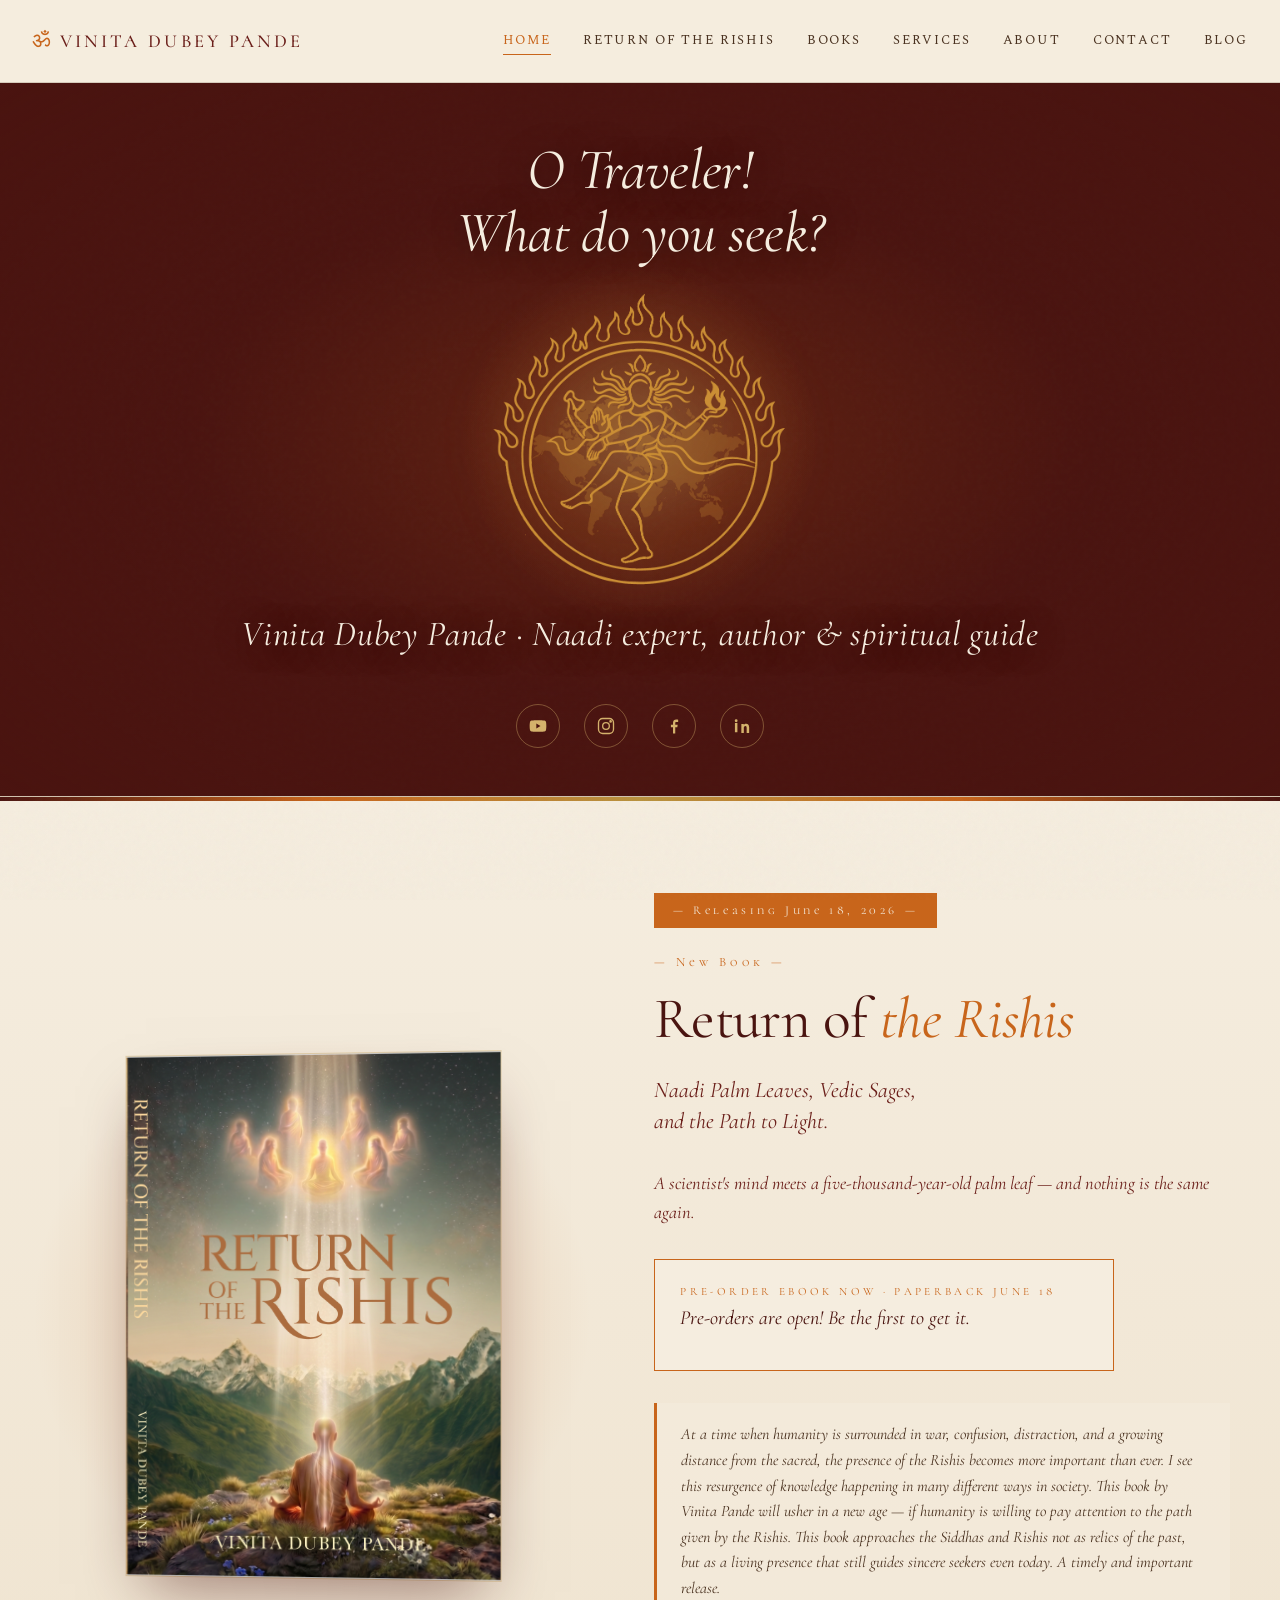
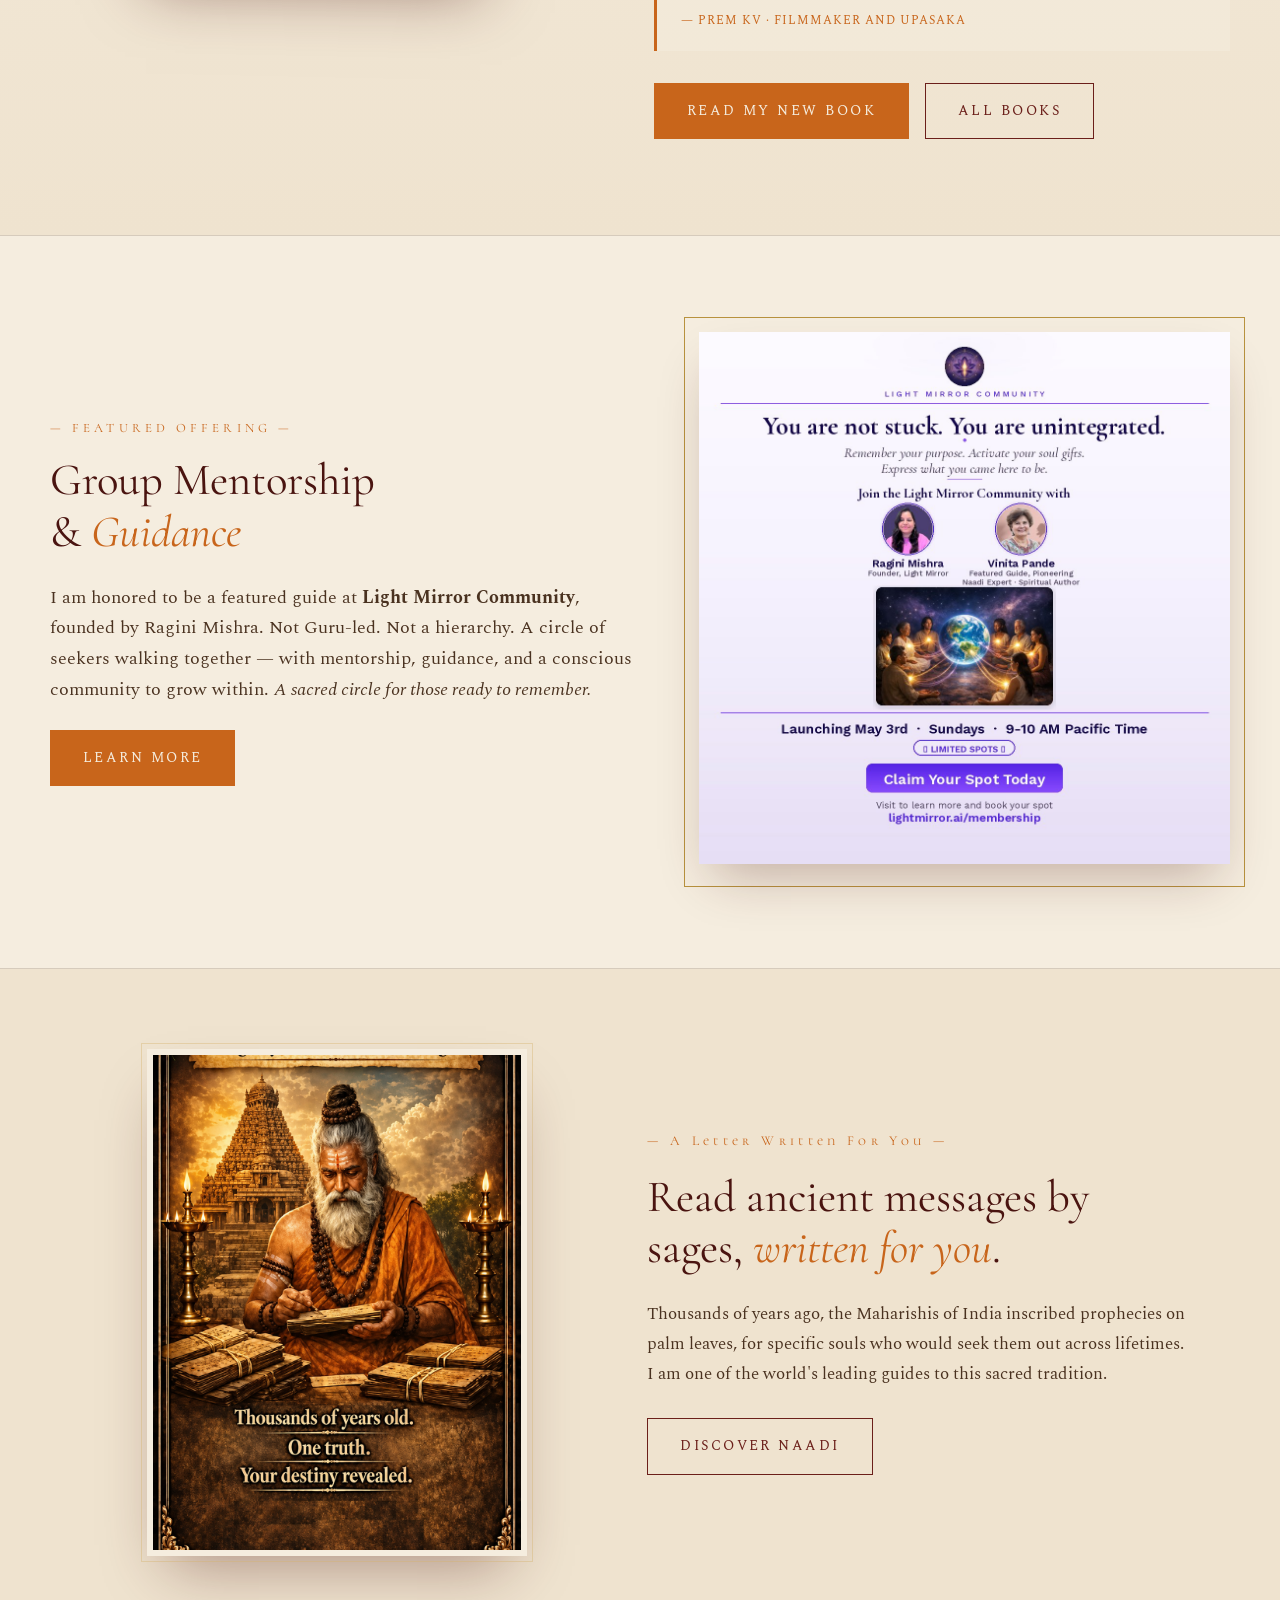
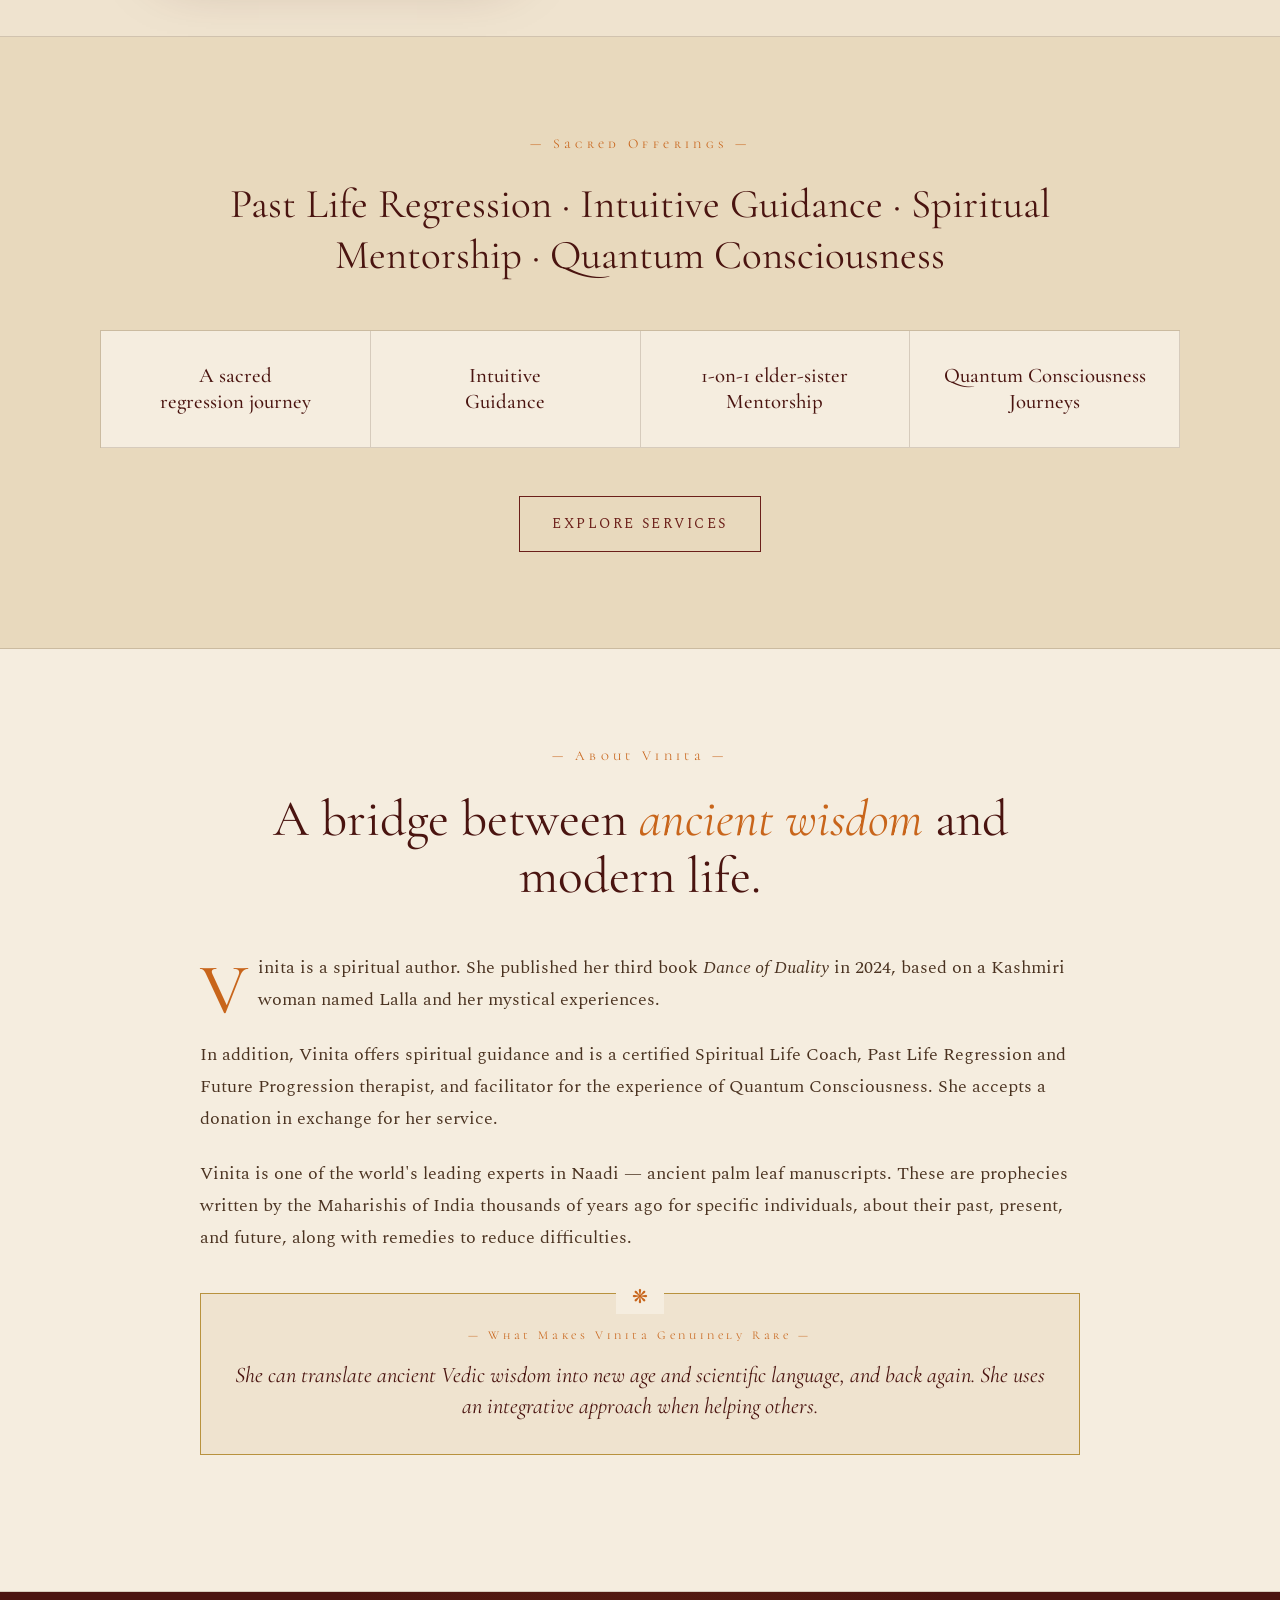
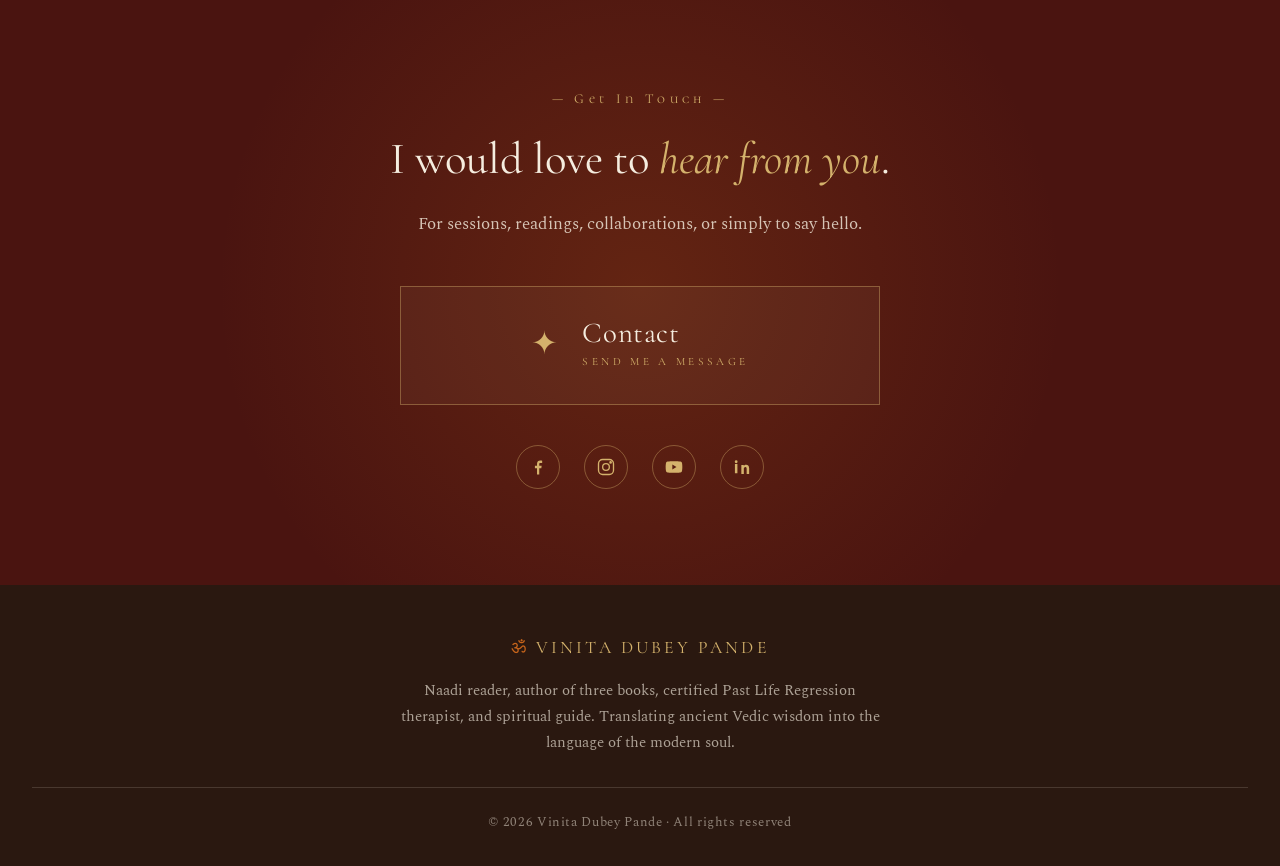
==== index.html @ 2bad3365 "Update index.html" ====
<!DOCTYPE html>
<html lang="en">
<head>
<meta charset="UTF-8">
<meta name="viewport" content="width=device-width, initial-scale=1.0">
<title>Vinita Dubey Pande — Naadi Expert, Author, Spiritual Guide</title>
<meta name="description" content="Vinita Pande is one of the world's leading experts in Naadi (ancient palm leaf manuscripts). Author of three books, certified Past Life Regression therapist, and spiritual guide.">
<meta property="og:type" content="website">
<meta property="og:title" content="Vinita Dubey Pande — Naadi Expert, Author, Spiritual Guide">
<meta property="og:description" content="One of the world's leading Naadi experts. Author, Past Life Regression therapist, and spiritual guide. Heal · Transform · Serve.">
<meta property="og:image" content="https://vinitapande.com/images/vinita-profile.png">
<meta property="og:url" content="https://vinitapande.com/">
<meta name="twitter:card" content="summary_large_image">
<link rel="preconnect" href="https://fonts.googleapis.com">
<link rel="preconnect" href="https://fonts.gstatic.com" crossorigin>
<link href="https://fonts.googleapis.com/css2?family=Cormorant+Garamond:ital,wght@0,300;0,400;0,500;0,600;0,700;1,300;1,400;1,500&family=Spectral:ital,wght@0,300;0,400;0,500;0,600;1,300;1,400&family=Cormorant+Unicase:wght@400;500;600&display=swap" rel="stylesheet">
<link rel="stylesheet" href="styles.css">
<style>
  /* Scoped — these classes don't collide with anything in styles.css */

  .preorder-notify {
    background: var(--cream);
    border: 1px solid var(--saffron);
    padding: 1.4rem 1.6rem 1.5rem;
    max-width: 460px;
    position: relative;
    margin: 0 0 2rem;
  }

  .preorder-notify-label {
    font-family: 'Cormorant Unicase', serif;
    font-size: 0.7rem;
    letter-spacing: 0.3em;
    color: var(--saffron);
    text-transform: uppercase;
    margin-bottom: 0.3rem;
  }

  .preorder-notify-date {
    font-family: 'Cormorant Garamond', serif;
    font-size: 1.25rem;
    font-style: italic;
    color: var(--burgundy-deep);
    margin-bottom: 1rem;
    line-height: 1.2;
  }

  .preorder-notify-date strong {
    font-style: normal;
    font-weight: 500;
  }

  .preorder-form {
    display: flex;
    gap: 0.5rem;
    flex-wrap: wrap;
  }

  .preorder-form input[type="email"] {
    flex: 1 1 220px;
    min-width: 0;
    padding: 0.85rem 1rem;
    font-family: 'Spectral', serif;
    font-size: 0.95rem;
    color: var(--ink);
    background: rgba(255, 255, 255, 0.6);
    border: 1px solid var(--line);
    border-radius: 0;
    outline: none;
    transition: border-color 0.25s ease, background 0.25s ease;
  }

  .preorder-form input[type="email"]::placeholder {
    color: var(--ink-soft);
    opacity: 0.55;
    font-style: italic;
  }

  .preorder-form input[type="email"]:focus {
    border-color: var(--saffron);
    background: #fff;
  }

  .preorder-form button {
    padding: 0.85rem 1.4rem;
    font-family: 'Spectral', serif;
    font-size: 0.78rem;
    letter-spacing: 0.18em;
    text-transform: uppercase;
    color: var(--cream);
    background: var(--saffron);
    border: 1px solid var(--saffron);
    cursor: pointer;
    transition: background 0.25s ease, border-color 0.25s ease;
    white-space: nowrap;
  }

  .preorder-form button:hover {
    background: var(--saffron-deep);
    border-color: var(--saffron-deep);
  }

  .preorder-form button:disabled {
    opacity: 0.6;
    cursor: wait;
  }

  .preorder-fineprint {
    font-family: 'Cormorant Garamond', serif;
    font-style: italic;
    font-size: 0.88rem;
    color: var(--ink-soft);
    margin-top: 0.8rem;
    opacity: 0.8;
  }

  /* Success + error states (swap-in) */
  .preorder-success,
  .preorder-error {
    display: none;
    font-family: 'Cormorant Garamond', serif;
    font-size: 1.05rem;
    line-height: 1.5;
    padding: 0.4rem 0 0.2rem;
  }
  .preorder-success {
    color: var(--burgundy-deep);
  }
  .preorder-success::before {
    content: '✦';
    color: var(--saffron);
    margin-right: 0.5rem;
  }
  .preorder-error {
    color: #8a2a1a;
    font-style: italic;
  }

  .preorder-notify.is-success .preorder-form,
  .preorder-notify.is-success .preorder-fineprint { display: none; }
  .preorder-notify.is-success .preorder-success    { display: block; }

  .preorder-notify.is-error .preorder-error        { display: block; }

  @media (max-width: 480px) {
    .preorder-form button { flex: 1 1 100%; }
  }
</style>
<link rel="alternate">
<link rel="icon" type="image/svg+xml" href="images/favicon.svg">
<script type="application/ld+json">
{
  "@context": "https://schema.org",
  "@type": "Person",
  "name": "Vinita Dubey Pande",
  "alternateName": "Vinita Pande",
  "url": "https://vinitapande.com",
  "image": "https://vinitapande.com/images/vinita-profile.png",
  "jobTitle": "Author, Naadi Reader, Spiritual Guide",
  "sameAs": [
    "https://www.youtube.com/@VinitaDubeyPande",
    "https://www.instagram.com/vinitapande/",
    "https://www.linkedin.com/in/vinitapande/",
    "https://www.facebook.com/profile.php?id=61558713665048"
  ]
}
</script>
</head>
<body>

<nav>
  <div class="nav-inner">
    <a href="index.html" class="logo"><span class="om">ॐ</span>VINITA DUBEY PANDE</a>
    <ul class="nav-links" id="navLinks">
      <li><a href="index.html" class="active">Home</a></li>
      <li><a href="return-of-the-rishis.html">Return of the Rishis</a></li>
      <li><a href="books.html">Books</a></li>
      <li><a href="services.html">Services</a></li>
      <li><a href="about.html">About</a></li>
      <li><a href="contact.html">Contact</a></li>
      <li><a href="https://vinitapande.blogspot.com/" target="_blank" rel="noopener" rel="me">Blog</a></li>
    </ul>
    <button class="mobile-toggle" onclick="document.getElementById('navLinks').classList.toggle('open')">☰</button>
  </div>
</nav>

<!-- HERO -->
<main id="content">
<header class="hero">
  <div class="hero-inner">
    <!-- <div class="hero-eyebrow">— ॐ Welcome ॐ —</div> -->
    <h1 class="hero-question">O Traveler!<br>What do you seek?</h1>

    <div class="hero-medallion">
      <img src="images/nataraja-clean.png" alt="Nataraja — The Cosmic Dancer">
    </div>

    <!-- HERO <div class="hero-divider"></div> -->

    <!-- <div class="hero-pillars">Heal <span>|</span> Transform <span>|</span> Serve</div> -->
    <div class="hero-evolving">Vinita Dubey Pande · Naadi expert, author & spiritual guide</div>
    <div class="social-row">
      <a href="https://www.youtube.com/@VinitaDubeyPande" target="_blank" rel="noopener" class="social-link" title="YouTube" aria-label="YouTube">
        <svg viewBox="0 0 24 24" fill="currentColor"><path d="M21.6 7.2c-.2-.9-.9-1.6-1.8-1.8C18.2 5 12 5 12 5s-6.2 0-7.8.4c-.9.2-1.6.9-1.8 1.8C2 8.8 2 12 2 12s0 3.2.4 4.8c.2.9.9 1.6 1.8 1.8 1.6.4 7.8.4 7.8.4s6.2 0 7.8-.4c.9-.2 1.6-.9 1.8-1.8.4-1.6.4-4.8.4-4.8s0-3.2-.4-4.8zM10 15V9l5 3-5 3z"/></svg>
      </a>
      <a href="https://www.instagram.com/vinitapande/" target="_blank" rel="noopener" class="social-link" title="Instagram" aria-label="Instagram">
        <svg viewBox="0 0 24 24" fill="none" stroke="currentColor" stroke-width="1.6"><rect x="3" y="3" width="18" height="18" rx="5"/><circle cx="12" cy="12" r="4"/><circle cx="17.5" cy="6.5" r="0.8" fill="currentColor"/></svg>
      </a>
      <a href="https://www.facebook.com/profile.php?id=61558713665048" target="_blank" rel="noopener" class="social-link" title="Facebook" aria-label="Facebook">
        <svg viewBox="0 0 24 24" fill="currentColor"><path d="M13.5 21v-7.5h2.5l.4-3h-2.9V8.6c0-.9.2-1.5 1.5-1.5H17V4.4c-.3 0-1.2-.1-2.3-.1-2.3 0-3.9 1.4-3.9 4v2.2H8.3v3h2.5V21h2.7z"/></svg>
      </a>
      <a href="https://www.linkedin.com/in/vinitapande/" target="_blank" rel="noopener" class="social-link" title="LinkedIn" aria-label="LinkedIn">
        <svg viewBox="0 0 24 24" fill="currentColor"><path d="M6.5 8.5h-3v11h3v-11zM5 4a1.7 1.7 0 100 3.4A1.7 1.7 0 005 4zm15.5 9.2c0-2.7-1.7-3.9-3.4-3.9-1.5 0-2.4.6-2.9 1.4v-1.2h-3v11h3v-5.8c0-1.5.4-2.7 1.9-2.7s1.5 1.4 1.5 2.6v5.9h3v-7.3z"/></svg>
      </a>
    </div>
  </div>
</header>

<!-- MODULE 1 — RETURN OF THE RISHIS -->
<section class="rishis-launch">
  <div class="rishis-inner">
    <div class="rishis-book">
      <img src="images/return-of-the-rishis.png" alt="Return of the Rishis — Book by Vinita Dubey Pande">
    </div>
    <div class="rishis-content">
      <div class="rishis-launch-tag">— Releasing June 18, 2026 —</div>
      <div class="rishis-eyebrow">— New Book —</div>
      <h2 class="rishis-title">Return of <em>the Rishis</em></h2>
      <p class="rishis-subtitle">Naadi Palm Leaves, Vedic Sages,<br>and the Path to Light.</p>
      <p class="rishis-description"><em>A scientist's mind meets a five-thousand-year-old palm leaf — and nothing is the same again.</em></p>

      <div class="preorder-notify" id="preorderNotify">
  <div class="preorder-notify-label"> Pre-order eBook Now · Paperback June 18 </div>
  <div class="preorder-notify-date">
    <em>Pre-orders are open! Be the first to get it.</em>
  </div>

<!-- Remove pre-order form
  <form class="preorder-form"
        action="https://formspree.io/f/xqenjkyd"
        method="POST"
        novalidate>
    <input type="email"
           name="email"
           placeholder="your@email.com"
           required
           autocomplete="email"
           aria-label="Email address">

    <input type="text" name="_gotcha" tabindex="-1" autocomplete="off"
           style="position:absolute;left:-9999px;width:1px;height:1px;opacity:0;">

    <input type="hidden" name="source" value="return-of-the-rishis">
    <input type="hidden" name="_subject" value="Pre-order notify — Return of the Rishis">

    <button type="submit">Notify me</button>
  </form>

  <div class="preorder-fineprint">
    No newsletter, no spam. One email when pre-orders open.
  </div>

  <div class="preorder-success">
    Thank you. You'll hear from me the moment pre-orders open.
  </div>
  <div class="preorder-error">
    Something went wrong — please try again, or write to me directly.
  </div>
remove pre-order form -->
 </div>

      <div class="rishis-endorsements">
        <div class="rishis-endorsement">
          <p class="rishis-endorsement-text">At a time when humanity is surrounded in war, confusion, distraction, and a growing distance from the sacred, the presence of the Rishis becomes more important than ever. I see this resurgence of knowledge happening in many different ways in society. This book by Vinita Pande will usher in a new age — if humanity is willing to pay attention to the path given by the Rishis. This book approaches the Siddhas and Rishis not as relics of the past, but as a living presence that still guides sincere seekers even today. A timely and important release.</p>
          <p class="rishis-endorsement-attr">— Prem KV · Filmmaker and Upasaka</p>
        </div>
      </div>

      <div class="rishis-buttons">
        <a href="return-of-the-rishis.html" class="btn btn-primary">Read My New Book</a>
        <a href="books.html" class="btn">All Books</a>
      </div>
    </div>
  </div>
</section>

<!-- MODULE 2 — LIGHT MIRROR FEATURED GUIDE -->
<section class="mirror-section">
  <div class="mirror-inner">
    <div class="mirror-content">
      <div class="mirror-eyebrow">— Featured Offering —</div>
      <!-- <h2 class="mirror-title">Group Mentorship<br>&amp; <em>Guidance</em></h2> -->
      <h2 class="naadi-title">Group Mentorship<br>&amp; <em>Guidance</em></h2>
      <!-- <p class="mirror-subtitle">A sacred circle for those ready to remember.</p> -->

      <p class="mirror-intro">I am honored to be a featured guide at <strong>Light Mirror Community</strong>, founded by Ragini Mishra. Not Guru-led. Not a hierarchy. A circle of seekers walking together — with mentorship, guidance, and a conscious community to grow within. <em>A sacred circle for those ready to remember.</em></p>

      <a href="https://lightmirror.ai/membership" target="_blank" rel="noopener" class="btn btn-primary">Learn More</a>
    </div>
    <div class="mirror-image-wrap">
      <img src="images/lightmirror-community.png" alt="Light Mirror Community — Featuring Ragini Mishra and Vinita Pande">
    </div>
  </div>
</section>

<!-- NAADI -->
<section class="naadi-section">
  <div class="naadi-inner">
    <div class="naadi-grid">
      <div class="naadi-image-wrap">
        <img src="images/agastya-palm-leaf.png" alt="Agastya Palm Leaf Reading">
      </div>
      <div class="naadi-content">
        <div class="naadi-eyebrow">— A Letter Written For You —</div>
        <h2 class="naadi-title">Read ancient messages by sages, <em>written for you</em>.</h2>
        <p>Thousands of years ago, the Maharishis of India inscribed prophecies on palm leaves, for specific souls who would seek them out across lifetimes. I am one of the world's leading guides to this sacred tradition.</p>
        <a href="return-of-the-rishis.html" class="btn">Discover Naadi</a>
      </div>
    </div>
  </div>
</section>

<!-- SERVICES -->
<section class="services-section">
  <div class="services-inner">
    <div class="services-eyebrow">— Sacred Offerings —</div>
    <h2 class="services-title">Past Life Regression · Intuitive Guidance · Spiritual Mentorship · Quantum Consciousness</h2>
    <div class="services-grid">
      <div class="service-pill"><h3>A sacred<br>regression journey</h3></div>
      <div class="service-pill"><h3>Intuitive<br>Guidance</h3></div>
      <div class="service-pill"><h3>1-on-1 elder-sister<br>Mentorship</h3></div>
      <div class="service-pill"><h3>Quantum Consciousness <br>Journeys</h3></div>
    </div>
    <a href="services.html" class="btn">Explore Services</a>
  </div>
</section>

<!-- ABOUT -->
<section class="about-section">
  <div class="about-inner">
    <div class="about-eyebrow">— About Vinita —</div>
    <h2 class="about-title">A bridge between <em>ancient wisdom</em> and modern life.</h2>
    <div class="about-text">
      <p>Vinita is a spiritual author. She published her third book <em>Dance of Duality</em> in 2024, based on a Kashmiri woman named Lalla and her mystical experiences.</p>
      <p>In addition, Vinita offers spiritual guidance and is a certified Spiritual Life Coach, Past Life Regression and Future Progression therapist, and facilitator for the experience of Quantum Consciousness. She accepts a donation in exchange for her service.</p>
      <p>Vinita is one of the world's leading experts in Naadi — ancient palm leaf manuscripts. These are prophecies written by the Maharishis of India thousands of years ago for specific individuals, about their past, present, and future, along with remedies to reduce difficulties.</p>
      <div class="about-rare">
        <div class="about-rare-label">— What Makes Vinita Genuinely Rare —</div>
        <div class="about-rare-text">She can translate ancient Vedic wisdom into new age and scientific language, and back again. She uses an integrative approach when helping others.</div>
      </div>
    </div>
  </div>
</section>

<!-- BOOKING / CONTACT CTA -->
<section class="booking-section">
  <div class="booking-inner">
    <div class="booking-eyebrow">— Get In Touch —</div>
    <h2 class="booking-title">I would love to <em>hear from you</em>.</h2>
    <p class="booking-lead">For sessions, readings, collaborations, or simply to say hello.</p>

    <div class="contact-cta-wrap">
      <!-- Replace the href below with your Google Form link after creating it -->
      <a href="contact.html" class="contact-cta-btn">
        <span class="contact-cta-icon">✦</span>
        <span class="contact-cta-text">
          <span class="contact-cta-label">Contact</span>
          <span class="contact-cta-sub">Send me a message</span>
        </span>
      </a>
    </div>

    <div class="social-row">
      <a href="https://www.facebook.com/profile.php?id=61558713665048" target="_blank" rel="noopener" class="social-link" title="Facebook" aria-label="Facebook">
        <svg viewBox="0 0 24 24" fill="currentColor"><path d="M13.5 21v-7.5h2.5l.4-3h-2.9V8.6c0-.9.2-1.5 1.5-1.5H17V4.4c-.3 0-1.2-.1-2.3-.1-2.3 0-3.9 1.4-3.9 4v2.2H8.3v3h2.5V21h2.7z"/></svg>
      </a>
      <a href="https://www.instagram.com/vinitapande/" target="_blank" rel="noopener" class="social-link" title="Instagram" aria-label="Instagram">
        <svg viewBox="0 0 24 24" fill="none" stroke="currentColor" stroke-width="1.6"><rect x="3" y="3" width="18" height="18" rx="5"/><circle cx="12" cy="12" r="4"/><circle cx="17.5" cy="6.5" r="0.8" fill="currentColor"/></svg>
      </a>
      <a href="https://www.youtube.com/@VinitaDubeyPande" target="_blank" rel="noopener" class="social-link" title="YouTube" aria-label="YouTube">
        <svg viewBox="0 0 24 24" fill="currentColor"><path d="M21.6 7.2c-.2-.9-.9-1.6-1.8-1.8C18.2 5 12 5 12 5s-6.2 0-7.8.4c-.9.2-1.6.9-1.8 1.8C2 8.8 2 12 2 12s0 3.2.4 4.8c.2.9.9 1.6 1.8 1.8 1.6.4 7.8.4 7.8.4s6.2 0 7.8-.4c.9-.2 1.6-.9 1.8-1.8.4-1.6.4-4.8.4-4.8s0-3.2-.4-4.8zM10 15V9l5 3-5 3z"/></svg>
      </a>
      <a href="https://www.linkedin.com/in/vinitapande/" target="_blank" rel="noopener" class="social-link" title="LinkedIn" aria-label="LinkedIn">
        <svg viewBox="0 0 24 24" fill="currentColor"><path d="M6.5 8.5h-3v11h3v-11zM5 4a1.7 1.7 0 100 3.4A1.7 1.7 0 005 4zm15.5 9.2c0-2.7-1.7-3.9-3.4-3.9-1.5 0-2.4.6-2.9 1.4v-1.2h-3v11h3v-5.8c0-1.5.4-2.7 1.9-2.7s1.5 1.4 1.5 2.6v5.9h3v-7.3z"/></svg>
      </a>
    </div>
  </div>
</section>

<footer>
  <div class="footer-brand"><span class="om">ॐ</span>VINITA DUBEY PANDE</div>
  <p class="footer-tag">Naadi reader, author of three books, certified Past Life Regression therapist, and spiritual guide. Translating ancient Vedic wisdom into the language of the modern soul.</p>
  <div class="footer-bottom">© 2026 Vinita Dubey Pande · All rights reserved</div>
</footer>
</main>

<button class="mobile-toggle"
        aria-expanded="false"
        aria-controls="navLinks"
        aria-label="Open menu">☰</button>

<script>
  const observer = new IntersectionObserver((entries) => {
    entries.forEach(entry => { if (entry.isIntersecting) entry.target.classList.add('visible'); });
  }, { threshold: 0.15 });
  document.querySelectorAll('section, .hero-inner, .motto-strip').forEach(el => {
    el.classList.add('reveal');
    observer.observe(el);
  });
</script>

<script>
  (function () {
    const wrap = document.getElementById('preorderNotify');
    if (!wrap) return;
    const form = wrap.querySelector('.preorder-form');
    const btn  = form.querySelector('button');

    form.addEventListener('submit', async (e) => {
      e.preventDefault();
      wrap.classList.remove('is-error');
      btn.disabled = true;
      btn.textContent = 'Sending…';

      try {
        const res = await fetch(form.action, {
          method: 'POST',
          body: new FormData(form),
          headers: { 'Accept': 'application/json' }
        });
        if (res.ok) {
          wrap.classList.add('is-success');
        } else {
          throw new Error('bad response');
        }
      } catch (err) {
        wrap.classList.add('is-error');
        btn.disabled = false;
        btn.textContent = 'Notify me';
      }
    });
  })();
</script>

</body>
</html>
---- styles.css ----
:root {
    --cream: #F5EDDF;
    --cream-warm: #EFE3CF;
    --cream-deep: #E8D9BD;
    --saffron: #C8651B;
    --saffron-deep: #A4500F;
    --burgundy: #6B1F1A;
    --burgundy-deep: #4A1410;
    --gold: #B8923E;
    --gold-light: #D4B26C;
    --ink: #2A1810;
    --ink-soft: #4A3220;
    --line: rgba(74, 50, 32, 0.18);
  }

  * { box-sizing: border-box; margin: 0; padding: 0; }
  html { scroll-behavior: smooth; }

  body {
    font-family: 'Spectral', Georgia, serif;
    background: var(--cream);
    color: var(--ink);
    line-height: 1.65;
    font-weight: 400;
    overflow-x: hidden;
  }

  body::before {
    content: '';
    position: fixed;
    inset: 0;
    pointer-events: none;
    z-index: 1;
    opacity: 0.35;
    background-image: url("data:image/svg+xml,%3Csvg viewBox='0 0 200 200' xmlns='http://www.w3.org/2000/svg'%3E%3Cfilter id='noiseFilter'%3E%3CfeTurbulence type='fractalNoise' baseFrequency='0.85' numOctaves='3' stitchTiles='stitch'/%3E%3C/filter%3E%3Crect width='100%25' height='100%25' filter='url(%23noiseFilter)' opacity='0.08'/%3E%3C/svg%3E");
  }

  a { color: inherit; text-decoration: none; }

  nav {
    position: sticky; top: 0; z-index: 100;
    background: rgba(245, 237, 223, 0.94);
    backdrop-filter: blur(12px); -webkit-backdrop-filter: blur(12px);
    border-bottom: 1px solid var(--line);
  }
  .nav-inner { max-width: 1280px; margin: 0 auto; padding: 1.4rem 2rem; display: flex; justify-content: space-between; align-items: center; }
  .logo { font-family: 'Cormorant Unicase', serif; font-size: 1.15rem; font-weight: 500; letter-spacing: 0.18em; color: var(--burgundy); }
  .logo .om { color: var(--saffron); font-size: 1.4rem; margin-right: 0.4rem; }
  .nav-links { display: flex; gap: 2rem; list-style: none; font-family: 'Spectral', serif; font-size: 0.82rem; letter-spacing: 0.14em; text-transform: uppercase; }
  .nav-links a { color: var(--ink-soft); transition: color 0.3s ease; padding-bottom: 4px; }
  .nav-links a:hover { color: var(--saffron); }
  .nav-links a.active { color: var(--saffron); border-bottom: 1px solid var(--saffron); }
  .mobile-toggle { display: none; background: none; border: none; cursor: pointer; color: var(--burgundy); font-size: 1.5rem; }

  /* HERO — Image Backdrop */
  .hero {
    position: relative;
    padding: 3.5rem 2rem 3rem;
    text-align: center;
    overflow: hidden;
    background: var(--burgundy-deep);
    color: var(--cream);
    display: flex;
    align-items: center;
    justify-content: center;
  }

  .hero::before {
    content: '';
    position: absolute;
    inset: 0;
    background: radial-gradient(ellipse at center, rgba(200, 101, 27, 0.18) 0%, rgba(74, 20, 16, 0.4) 50%, var(--burgundy-deep) 100%);
    z-index: 2;
  }

  .hero-inner {
    max-width: 880px;
    margin: 0 auto;
    position: relative;
    z-index: 3;
  }

  .hero-eyebrow {
    font-family: 'Cormorant Unicase', serif;
    font-size: 0.85rem;
    letter-spacing: 0.4em;
    color: var(--gold-light);
    margin-bottom: 1.2rem;
  }

  .hero-question {
    font-family: 'Cormorant Garamond', serif;
    font-size: clamp(2.4rem, 4.5vw, 4rem);
    font-style: italic;
    font-weight: 400;
    line-height: 1.1;
    color: var(--cream);
    margin-bottom: 0;
    letter-spacing: -0.01em;
    text-shadow: 0 2px 30px rgba(0, 0, 0, 0.5);
  }

  .seekers-list {
    display: flex;
    flex-direction: column;
    gap: 1.2rem;
    margin: 2.5rem 0;
    align-items: center;
  }

  .seeker-line {
    font-family: 'Cormorant Garamond', serif;
    font-size: clamp(1.2rem, 2.2vw, 1.6rem);
    font-style: italic;
    color: var(--cream-warm);
    line-height: 1.4;
    text-shadow: 0 2px 20px rgba(0, 0, 0, 0.5);
  }

  .hero-divider {
    width: 80px;
    height: 1px;
    background: var(--gold-light);
    margin: 1.5rem auto;
    opacity: 0.6;
  }

  .hero-pillars {
    font-family: 'Cormorant Garamond', serif;
    font-size: clamp(1.8rem, 3.2vw, 2.6rem);
    color: var(--gold-light);
    font-weight: 400;
    letter-spacing: 0.05em;
    text-shadow: 0 2px 30px rgba(0, 0, 0, 0.6);
  }

  .hero-pillars span {
    color: var(--cream);
    margin: 0 1rem;
    opacity: 0.5;
  }

  .hero-evolving {
    font-family: 'Cormorant Garamond', serif;
    font-style: italic;
    font-size: clamp(1.6rem, 2.8vw, 2.2rem);
    color: var(--cream);
    margin-top: 1rem;
    letter-spacing: 0.02em;
    text-shadow: 0 2px 30px rgba(0, 0, 0, 0.5);
  }

  .hero-medallion {
    margin: 1.5rem auto 1rem;
    width: clamp(220px, 28vw, 300px);
    aspect-ratio: 1;
    position: relative;
    display: flex;
    align-items: center;
    justify-content: center;
  }

  .hero-medallion::before {
    content: '';
    position: absolute;
    inset: -10%;
    background: radial-gradient(circle at center, rgba(212, 178, 108, 0.25) 0%, rgba(200, 101, 27, 0.12) 40%, transparent 70%);
    pointer-events: none;
    z-index: 0;
  }

  .hero-medallion img {
    width: 100%;
    height: 100%;
    object-fit: contain;
    display: block;
    position: relative;
    z-index: 1;
    filter: drop-shadow(0 0 30px rgba(212, 178, 108, 0.35));
  }

  /* MOTTO STRIP */
  .motto-strip { background: var(--burgundy-deep); color: var(--cream-warm); padding: 3rem 2rem; text-align: center; position: relative; overflow: hidden; }
  .motto-strip::before { content: ''; position: absolute; inset: 0; background: radial-gradient(ellipse at center, rgba(200, 101, 27, 0.25), transparent 70%); }
  .motto-inner { max-width: 800px; margin: 0 auto; position: relative; }
  .motto-pillars { font-family: 'Cormorant Unicase', serif; font-size: 0.95rem; letter-spacing: 0.4em; color: var(--gold-light); margin-bottom: 1.2rem; }
  .motto-title { font-family: 'Cormorant Garamond', serif; font-size: clamp(2rem, 4vw, 3rem); font-style: italic; color: var(--cream); font-weight: 400; }

  /* MODULE 1 — RISHIS LAUNCH */
  .rishis-launch { padding: 6rem 2rem; background: linear-gradient(180deg, var(--cream) 0%, var(--cream-warm) 100%); border-top: 1px solid var(--line); border-bottom: 1px solid var(--line); position: relative; overflow: hidden; }
  .rishis-launch::before { content: ''; position: absolute; top: 0; left: 0; right: 0; height: 4px; background: linear-gradient(90deg, var(--burgundy-deep), var(--saffron), var(--gold), var(--saffron), var(--burgundy-deep)); }
  .rishis-inner { max-width: 1180px; margin: 0 auto; display: grid; grid-template-columns: 1fr 1.1fr; gap: 5rem; align-items: center; }
  .rishis-book { position: relative; aspect-ratio: 1/1; display: flex; align-items: center; justify-content: center; }
  .rishis-book::before { content: ''; position: absolute; inset: -20px; background: radial-gradient(ellipse at center, rgba(200, 101, 27, 0.25), transparent 70%); z-index: 0; }
  .rishis-book img { max-width: 100%; max-height: 100%; width: auto; height: auto; box-shadow: 0 30px 60px -20px rgba(74, 20, 16, 0.5), 0 0 0 1px rgba(184, 146, 62, 0.3); position: relative; z-index: 1; transform: perspective(1200px) rotateY(-4deg); transition: transform 0.6s ease; }
  .rishis-book img:hover { transform: perspective(1200px) rotateY(0deg); }
  .rishis-launch-tag { display: inline-block; background: var(--saffron); color: var(--cream); padding: 0.5rem 1.2rem; font-family: 'Cormorant Unicase', serif; font-size: 0.75rem; letter-spacing: 0.3em; margin-bottom: 1.5rem; }
  .rishis-eyebrow { font-family: 'Cormorant Unicase', serif; font-size: 0.8rem; letter-spacing: 0.32em; color: var(--saffron); margin-bottom: 1rem; }
  .rishis-title { font-family: 'Cormorant Garamond', serif; font-size: clamp(2.4rem, 4.5vw, 3.8rem); font-weight: 400; line-height: 1.05; color: var(--burgundy-deep); margin-bottom: 1.5rem; letter-spacing: -0.01em; }
  .rishis-title em { font-style: italic; color: var(--saffron); }
  .rishis-subtitle { font-family: 'Cormorant Garamond', serif; font-style: italic; font-size: 1.4rem; color: var(--burgundy); margin-bottom: 2rem; line-height: 1.4; }
  .rishis-description { font-size: 1.15rem; line-height: 1.6; color: var(--burgundy); margin-bottom: 2rem; font-family: 'Cormorant Garamond', serif; }
  .rishis-description em { font-style: italic; }

  .rishis-prebook {
    display: inline-flex;
    align-items: baseline;
    gap: 1rem;
    padding: 0.8rem 1.5rem;
    background: var(--cream);
    border: 1px solid var(--saffron);
    margin-bottom: 2rem;
  }
  .rishis-prebook-label { font-family: 'Cormorant Unicase', serif; font-size: 0.7rem; letter-spacing: 0.3em; color: var(--saffron); text-transform: uppercase; }
  .rishis-prebook-date { font-family: 'Cormorant Garamond', serif; font-size: 1.1rem; color: var(--burgundy-deep); font-weight: 500; }

  .rishis-endorsements { margin: 2rem 0; }
  .rishis-endorsement {
    background: rgba(245, 237, 223, 0.5);
    border-left: 3px solid var(--saffron);
    padding: 1.2rem 1.5rem;
    margin-bottom: 1rem;
  }
  .rishis-endorsement-text {
    font-family: 'Cormorant Garamond', serif;
    font-style: italic;
    font-size: 1rem;
    line-height: 1.6;
    color: var(--ink-soft);
    margin-bottom: 0.6rem;
  }
  .rishis-endorsement-attr {
    font-family: 'Spectral', serif;
    font-size: 0.78rem;
    letter-spacing: 0.08em;
    color: var(--saffron);
    text-transform: uppercase;
  }

  .rishis-buttons { display: flex; gap: 1rem; flex-wrap: wrap; }

  /* BUTTONS */
  .btn { display: inline-block; padding: 1rem 2rem; font-family: 'Spectral', serif; font-size: 0.85rem; letter-spacing: 0.18em; text-transform: uppercase; border: 1px solid var(--burgundy); color: var(--burgundy); transition: all 0.3s ease; background: transparent; cursor: pointer; }
  .btn:hover { background: var(--burgundy); color: var(--cream); }
  .btn-primary { background: var(--saffron); border-color: var(--saffron); color: var(--cream); }
  .btn-primary:hover { background: var(--saffron-deep); border-color: var(--saffron-deep); }

  /* MODULE 2 — LIGHT MIRROR */
  .mirror-section { padding: 6rem 2rem; background: var(--cream); border-bottom: 1px solid var(--line); }
  .mirror-inner { max-width: 1180px; margin: 0 auto; display: grid; grid-template-columns: 1.1fr 1fr; gap: 4rem; align-items: center; }
  .mirror-eyebrow { font-family: 'Cormorant Unicase', serif; font-size: 0.8rem; letter-spacing: 0.32em; color: var(--saffron); margin-bottom: 1rem; text-transform: uppercase; }
  .mirror-title { font-family: 'Cormorant Garamond', serif; font-size: clamp(2.6rem, 4.4vw, 4rem); font-weight: 600; line-height: 1.05; color: var(--burgundy-deep); margin-bottom: 1rem; letter-spacing: -0.02em; }
  .mirror-title em { font-style: italic; color: var(--saffron); font-weight: 500; }
  .mirror-subtitle { font-family: 'Cormorant Garamond', serif; font-style: italic; font-size: clamp(1.3rem, 2vw, 1.6rem); color: var(--burgundy); margin-bottom: 1.5rem; line-height: 1.4; padding-bottom: 1.5rem; border-bottom: 1px solid var(--saffron); display: inline-block; }
  .mirror-intro { font-size: 1.1rem; line-height: 1.75; color: var(--ink-soft); margin-bottom: 1.5rem; margin-top: 1.5rem; }
  .mirror-guide-card { background: var(--cream-warm); padding: 1.8rem; border-left: 3px solid var(--saffron); margin: 2rem 0; }
  .mirror-guide-label { font-family: 'Cormorant Unicase', serif; font-size: 0.7rem; letter-spacing: 0.3em; color: var(--saffron); margin-bottom: 0.5rem; }
  .mirror-guide-text { font-family: 'Cormorant Garamond', serif; font-size: 1.15rem; font-style: italic; color: var(--ink-soft); line-height: 1.5; }
  .mirror-guide-text strong { font-style: normal; color: var(--burgundy-deep); font-weight: 500; }
  .mirror-bullets { list-style: none; margin: 2rem 0; }
  .mirror-bullets li { font-size: 1rem; line-height: 1.7; color: var(--ink-soft); padding: 0.7rem 0 0.7rem 2rem; position: relative; border-bottom: 1px dashed var(--line); }
  .mirror-bullets li:last-child { border-bottom: none; }
  .mirror-bullets li::before { content: '✦'; position: absolute; left: 0; color: var(--saffron); font-size: 0.95rem; }
  .mirror-image-wrap { position: relative; aspect-ratio: 1; }
  .mirror-image-wrap::before { content: ''; position: absolute; inset: -15px; border: 1px solid var(--gold); pointer-events: none; }
  .mirror-image-wrap img { width: 100%; height: 100%; object-fit: cover; box-shadow: 0 25px 50px -15px rgba(74, 20, 16, 0.3); position: relative; z-index: 1; }

  /* NAADI */
  .naadi-section { padding: 5rem 2rem; background: var(--cream-warm); position: relative; border-bottom: 1px solid var(--line); }
  .naadi-inner { max-width: 1100px; margin: 0 auto; }
  .naadi-grid { display: grid; grid-template-columns: 1fr 1.1fr; gap: 4rem; align-items: center; }
  .naadi-image-wrap { position: relative; aspect-ratio: 3/4; max-width: 380px; margin: 0 auto; box-shadow: 0 30px 60px -20px rgba(74, 20, 16, 0.4); border: 6px solid var(--cream); }
  .naadi-image-wrap::before { content: ''; position: absolute; inset: -12px; border: 1px solid rgba(212, 178, 108, 0.4); pointer-events: none; }
  .naadi-image-wrap img { width: 100%; height: 100%; object-fit: cover; display: block; }
  .naadi-content { text-align: left; }
  .naadi-eyebrow { font-family: 'Cormorant Unicase', serif; font-size: 0.85rem; letter-spacing: 0.32em; color: var(--saffron); margin-bottom: 1.2rem; }
  .naadi-title { font-family: 'Cormorant Garamond', serif; font-size: clamp(2rem, 3.5vw, 3rem); font-weight: 400; line-height: 1.15; color: var(--burgundy-deep); margin-bottom: 1.5rem; }
  .naadi-title em { font-style: italic; color: var(--saffron); }
  .naadi-section p { font-size: 1.08rem; line-height: 1.75; color: var(--ink-soft); margin-bottom: 1.8rem; }

  /* SERVICES */
  .services-section { padding: 6rem 2rem; background: var(--cream-deep); text-align: center; border-bottom: 1px solid var(--line); }
  .services-inner { max-width: 1080px; margin: 0 auto; }
  .services-eyebrow { font-family: 'Cormorant Unicase', serif; font-size: 0.85rem; letter-spacing: 0.32em; color: var(--saffron); margin-bottom: 1.5rem; }
  .services-title { font-family: 'Cormorant Garamond', serif; font-size: clamp(1.9rem, 3.2vw, 2.6rem); font-weight: 400; line-height: 1.25; color: var(--burgundy-deep); margin-bottom: 3rem; max-width: 880px; margin-left: auto; margin-right: auto; }
  .services-grid { display: grid; grid-template-columns: repeat(4, 1fr); gap: 0; border-top: 1px solid var(--line); border-left: 1px solid var(--line); margin-bottom: 3rem; }
  .service-pill { padding: 2rem 1.5rem; border-right: 1px solid var(--line); border-bottom: 1px solid var(--line); background: var(--cream); transition: background 0.3s ease; }
  .service-pill:hover { background: var(--cream-warm); }
  .service-pill h3 { font-family: 'Cormorant Garamond', serif; font-size: 1.3rem; font-weight: 500; color: var(--burgundy-deep); line-height: 1.25; }

  /* THREE BOOKS */
  .books-section { padding: 6rem 2rem; background: var(--cream); border-bottom: 1px solid var(--line); }
  .books-inner { max-width: 1180px; margin: 0 auto; }
  .books-header { text-align: center; margin-bottom: 4rem; }
  .books-eyebrow { font-family: 'Cormorant Unicase', serif; font-size: 0.85rem; letter-spacing: 0.32em; color: var(--saffron); margin-bottom: 1.5rem; }
  .books-title { font-family: 'Cormorant Garamond', serif; font-size: clamp(2.2rem, 4vw, 3.2rem); font-weight: 400; line-height: 1.1; color: var(--burgundy-deep); margin-bottom: 1rem; }
  .books-title em { font-style: italic; color: var(--saffron); }
  .books-grid { display: grid; grid-template-columns: repeat(3, 1fr); gap: 3rem; }
  .book-card { text-align: center; }
  .book-card-cover { aspect-ratio: 2/3; overflow: hidden; box-shadow: 0 25px 50px -15px rgba(74, 20, 16, 0.4); margin-bottom: 1.5rem; transition: transform 0.4s ease; background: var(--cream-warm); }
  .book-card:hover .book-card-cover { transform: translateY(-8px); box-shadow: 0 35px 60px -15px rgba(74, 20, 16, 0.5); }
  .book-card-cover img { width: 100%; height: 100%; object-fit: cover; display: block; }
  .book-card-title { font-family: 'Cormorant Garamond', serif; font-size: 1.5rem; font-style: italic; color: var(--burgundy-deep); margin-bottom: 0.5rem; line-height: 1.2; }
  .book-card-year { font-family: 'Cormorant Unicase', serif; font-size: 0.7rem; letter-spacing: 0.3em; color: var(--saffron); margin-bottom: 1rem; }
  .book-card-desc { font-size: 0.95rem; color: var(--ink-soft); margin-bottom: 1rem; line-height: 1.6; }

  /* FEATURED BOOK */
  .featured-book { padding: 6rem 2rem; background: var(--cream-warm); border-bottom: 1px solid var(--line); }
  .featured-inner { max-width: 1100px; margin: 0 auto; display: grid; grid-template-columns: 1fr 1.3fr; gap: 4rem; align-items: center; }
  .featured-cover { aspect-ratio: 2/3; overflow: hidden; box-shadow: 0 40px 80px -20px rgba(42, 24, 16, 0.5); transform: perspective(1000px) rotateY(-3deg); transition: transform 0.6s ease; }
  .featured-cover:hover { transform: perspective(1000px) rotateY(0deg); }
  .featured-cover img { width: 100%; height: 100%; object-fit: cover; display: block; }
  .featured-eyebrow { font-family: 'Cormorant Unicase', serif; font-size: 0.8rem; letter-spacing: 0.32em; color: var(--saffron); margin-bottom: 1rem; text-transform: uppercase; }
  .featured-content h2 { font-family: 'Cormorant Garamond', serif; font-size: clamp(1.9rem, 3.2vw, 2.6rem); font-weight: 400; line-height: 1.15; color: var(--burgundy-deep); margin-bottom: 1.5rem; }
  .featured-content h2 em { font-style: italic; color: var(--saffron); }
  .featured-content > p { font-size: 1.08rem; line-height: 1.7; color: var(--ink-soft); margin-bottom: 1.5rem; }
  .testimonial { background: var(--cream); padding: 1.8rem; border-left: 3px solid var(--saffron); margin: 1.5rem 0; font-style: italic; color: var(--ink-soft); font-size: 1rem; line-height: 1.7; }
  .testimonial-attr { margin-top: 1rem; font-style: normal; font-size: 0.8rem; letter-spacing: 0.1em; color: var(--saffron); text-transform: uppercase; font-family: 'Spectral', serif; }
  .book-buttons { display: flex; gap: 1rem; flex-wrap: wrap; margin-top: 1.5rem; }

  /* ABOUT */
  .about-section { padding: 6rem 2rem; background: var(--cream); border-bottom: 1px solid var(--line); }
  .about-inner { max-width: 880px; margin: 0 auto; }
  .about-eyebrow { font-family: 'Cormorant Unicase', serif; font-size: 0.85rem; letter-spacing: 0.32em; color: var(--saffron); margin-bottom: 1.5rem; text-align: center; }
  .about-title { font-family: 'Cormorant Garamond', serif; font-size: clamp(2.2rem, 4vw, 3.2rem); font-weight: 400; line-height: 1.1; color: var(--burgundy-deep); text-align: center; margin-bottom: 3rem; }
  .about-title em { font-style: italic; color: var(--saffron); }
  .about-text p { font-size: 1.1rem; line-height: 1.8; color: var(--ink-soft); margin-bottom: 1.5rem; }
  .about-text p:first-of-type::first-letter { font-family: 'Cormorant Garamond', serif; font-size: 4.5rem; font-weight: 500; float: left; line-height: 0.9; margin: 0.4rem 0.6rem 0 0; color: var(--saffron); }
  .about-rare { background: var(--cream-warm); padding: 2rem; border: 1px solid var(--gold); text-align: center; margin: 2.5rem 0; position: relative; }
  .about-rare::before { content: '❋'; position: absolute; top: -12px; left: 50%; transform: translateX(-50%); background: var(--cream); padding: 0 1rem; color: var(--saffron); font-size: 1.2rem; }
  .about-rare-label { font-family: 'Cormorant Unicase', serif; font-size: 0.75rem; letter-spacing: 0.3em; color: var(--saffron); margin-bottom: 0.8rem; }
  .about-rare-text { font-family: 'Cormorant Garamond', serif; font-size: 1.4rem; font-style: italic; color: var(--burgundy-deep); line-height: 1.4; }

  /* BOOKING */
  .booking-section { padding: 6rem 2rem; background: var(--burgundy-deep); color: var(--cream); text-align: center; position: relative; overflow: hidden; }
  .booking-section::before { content: ''; position: absolute; inset: 0; background: radial-gradient(circle at 50% 50%, rgba(200, 101, 27, 0.2), transparent 60%); }
  .booking-inner { position: relative; max-width: 720px; margin: 0 auto; }
  .booking-eyebrow { font-family: 'Cormorant Unicase', serif; font-size: 0.85rem; letter-spacing: 0.32em; color: var(--gold-light); margin-bottom: 1.5rem; }
  .booking-title { font-family: 'Cormorant Garamond', serif; font-size: clamp(2rem, 3.6vw, 2.8rem); font-weight: 400; color: var(--cream); margin-bottom: 1.5rem; line-height: 1.15; }
  .booking-title em { font-style: italic; color: var(--gold-light); }
  .booking-lead { color: rgba(245, 237, 223, 0.8); font-size: 1.05rem; line-height: 1.7; margin-bottom: 3rem; max-width: 580px; margin-left: auto; margin-right: auto; }

  /* CONTACT CTA */
  .contact-cta-wrap { margin: 2.5rem auto; max-width: 480px; }
  .contact-cta-btn {
    display: flex;
    align-items: center;
    justify-content: center;
    gap: 1.5rem;
    width: 100%;
    padding: 2rem 2.5rem;
    background: rgba(245, 237, 223, 0.04);
    border: 1px solid rgba(212, 178, 108, 0.4);
    transition: all 0.4s ease;
    cursor: pointer;
    text-align: left;
    position: relative;
    overflow: hidden;
  }
  .contact-cta-btn::before {
    content: '';
    position: absolute;
    inset: 0;
    background: linear-gradient(135deg, rgba(200, 101, 27, 0) 0%, rgba(200, 101, 27, 0.15) 50%, rgba(212, 178, 108, 0.1) 100%);
    opacity: 0;
    transition: opacity 0.4s ease;
  }
  .contact-cta-btn:hover {
    border-color: var(--gold-light);
    background: rgba(245, 237, 223, 0.08);
    transform: translateY(-2px);
  }
  .contact-cta-btn:hover::before { opacity: 1; }
  .contact-cta-icon {
    font-size: 2rem;
    color: var(--gold-light);
    flex-shrink: 0;
    transition: transform 0.6s ease;
    position: relative;
    z-index: 1;
  }
  .contact-cta-btn:hover .contact-cta-icon { transform: rotate(180deg); }
  .contact-cta-text {
    display: flex;
    flex-direction: column;
    gap: 0.3rem;
    position: relative;
    z-index: 1;
  }
  .contact-cta-label {
    font-family: 'Cormorant Garamond', serif;
    font-size: 1.8rem;
    color: var(--cream);
    line-height: 1;
    letter-spacing: 0.02em;
  }
  .contact-cta-sub {
    font-family: 'Cormorant Unicase', serif;
    font-size: 0.7rem;
    letter-spacing: 0.3em;
    color: var(--gold-light);
    text-transform: uppercase;
  }
  .contact-cta-note {
    margin-top: 1.5rem;
    font-size: 0.9rem;
    color: rgba(245, 237, 223, 0.6);
    font-style: italic;
    font-family: 'Cormorant Garamond', serif;
    text-align: center;
  }

  .social-row { display: flex; justify-content: center; gap: 1.5rem; margin-top: 2.5rem; }
  .social-link { width: 44px; height: 44px; border: 1px solid rgba(212, 178, 108, 0.4); border-radius: 50%; display: flex; align-items: center; justify-content: center; color: var(--gold-light); transition: all 0.3s ease; }
  .social-link svg { width: 20px; height: 20px; transition: transform 0.3s ease; }
  .social-link:hover { background: var(--gold-light); color: var(--burgundy-deep); border-color: var(--gold-light); }
  .social-link:hover svg { transform: scale(1.1); }

  footer { background: var(--ink); color: var(--cream-warm); padding: 3rem 2rem 2rem; text-align: center; }
  .footer-brand { font-family: 'Cormorant Unicase', serif; font-size: 1.1rem; letter-spacing: 0.18em; color: var(--gold-light); margin-bottom: 1rem; }
  .footer-brand .om { color: var(--saffron); margin-right: 0.4rem; }
  .footer-tag { font-size: 0.95rem; line-height: 1.7; color: rgba(245, 237, 223, 0.65); max-width: 480px; margin: 0 auto 2rem; }
  .footer-bottom { border-top: 1px solid rgba(245, 237, 223, 0.15); padding-top: 1.5rem; margin-top: 1.5rem; font-size: 0.8rem; color: rgba(245, 237, 223, 0.5); letter-spacing: 0.05em; }

  @media (max-width: 900px) {
    .nav-links { display: none; }
    .nav-links.open { display: flex; position: absolute; top: 100%; left: 0; right: 0; background: var(--cream); flex-direction: column; padding: 2rem; gap: 1.5rem; border-bottom: 1px solid var(--line); }
    .mobile-toggle { display: block; }
    .hero { padding: 2.5rem 1.5rem 2rem; }
    .seekers-grid { grid-template-columns: 1fr; gap: 0.5rem; }
    .rishis-launch, .mirror-section, .naadi-section, .services-section, .about-section, .booking-section { padding: 4rem 1.5rem; }
    .rishis-inner { grid-template-columns: 1fr; gap: 2.5rem; }
    .naadi-grid { grid-template-columns: 1fr; gap: 2.5rem; text-align: center; }
    .naadi-content { text-align: center; }
    .mirror-inner { grid-template-columns: 1fr; gap: 2.5rem; grid-template-areas: 'image' 'content'; }
    .mirror-image-wrap { grid-area: image; }
    .mirror-content { grid-area: content; }
    .services-grid { grid-template-columns: repeat(2, 1fr); }
    .books-grid { grid-template-columns: 1fr; gap: 2.5rem; max-width: 380px; margin: 0 auto; }
    .booking-email { font-size: 1.1rem; padding: 1rem; word-break: break-all; }
    .contact-cta-btn { padding: 1.5rem 1.5rem; gap: 1rem; }
    .contact-cta-label { font-size: 1.4rem; }
    .rishis-prebook { padding: 0.7rem 1rem; gap: 0.7rem; }
  }

  .reveal { opacity: 0; transform: translateY(30px); transition: opacity 1s ease, transform 1s ease; }
  .reveal.visible { opacity: 1; transform: translateY(0); }
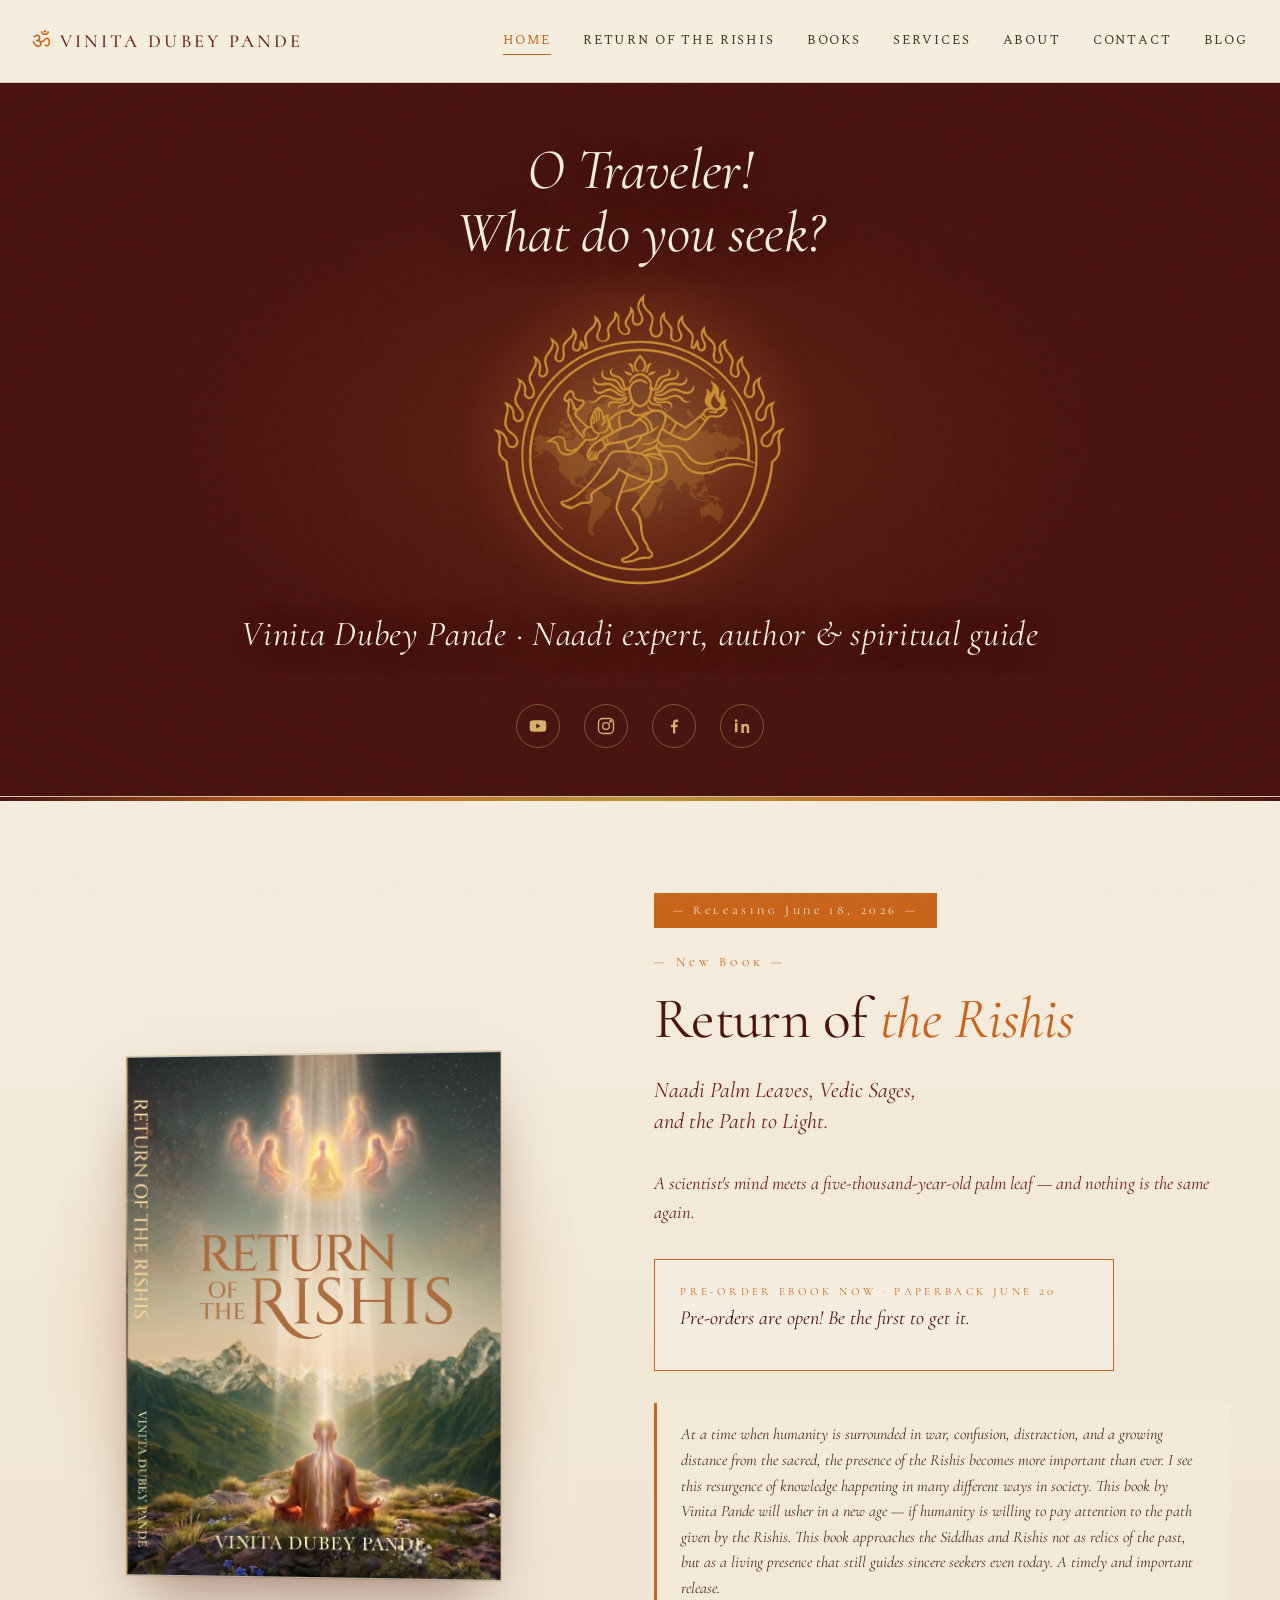
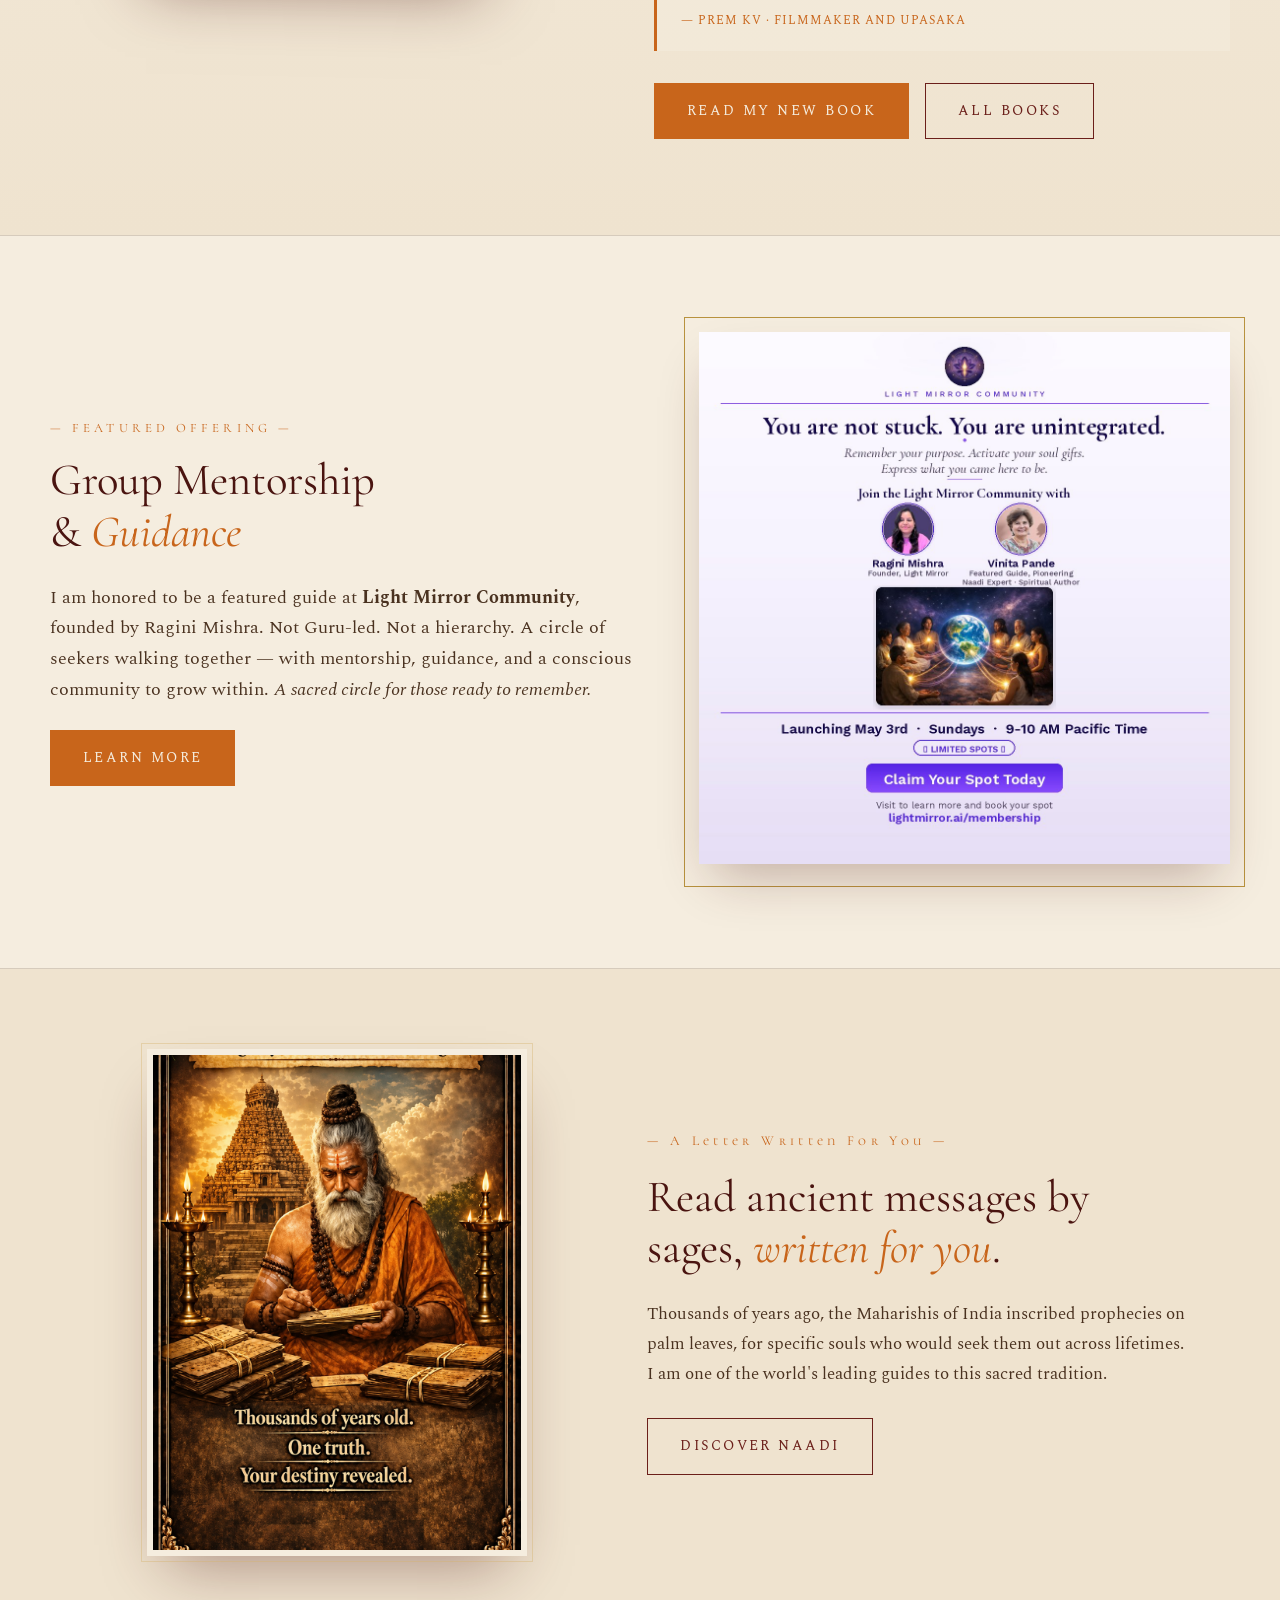
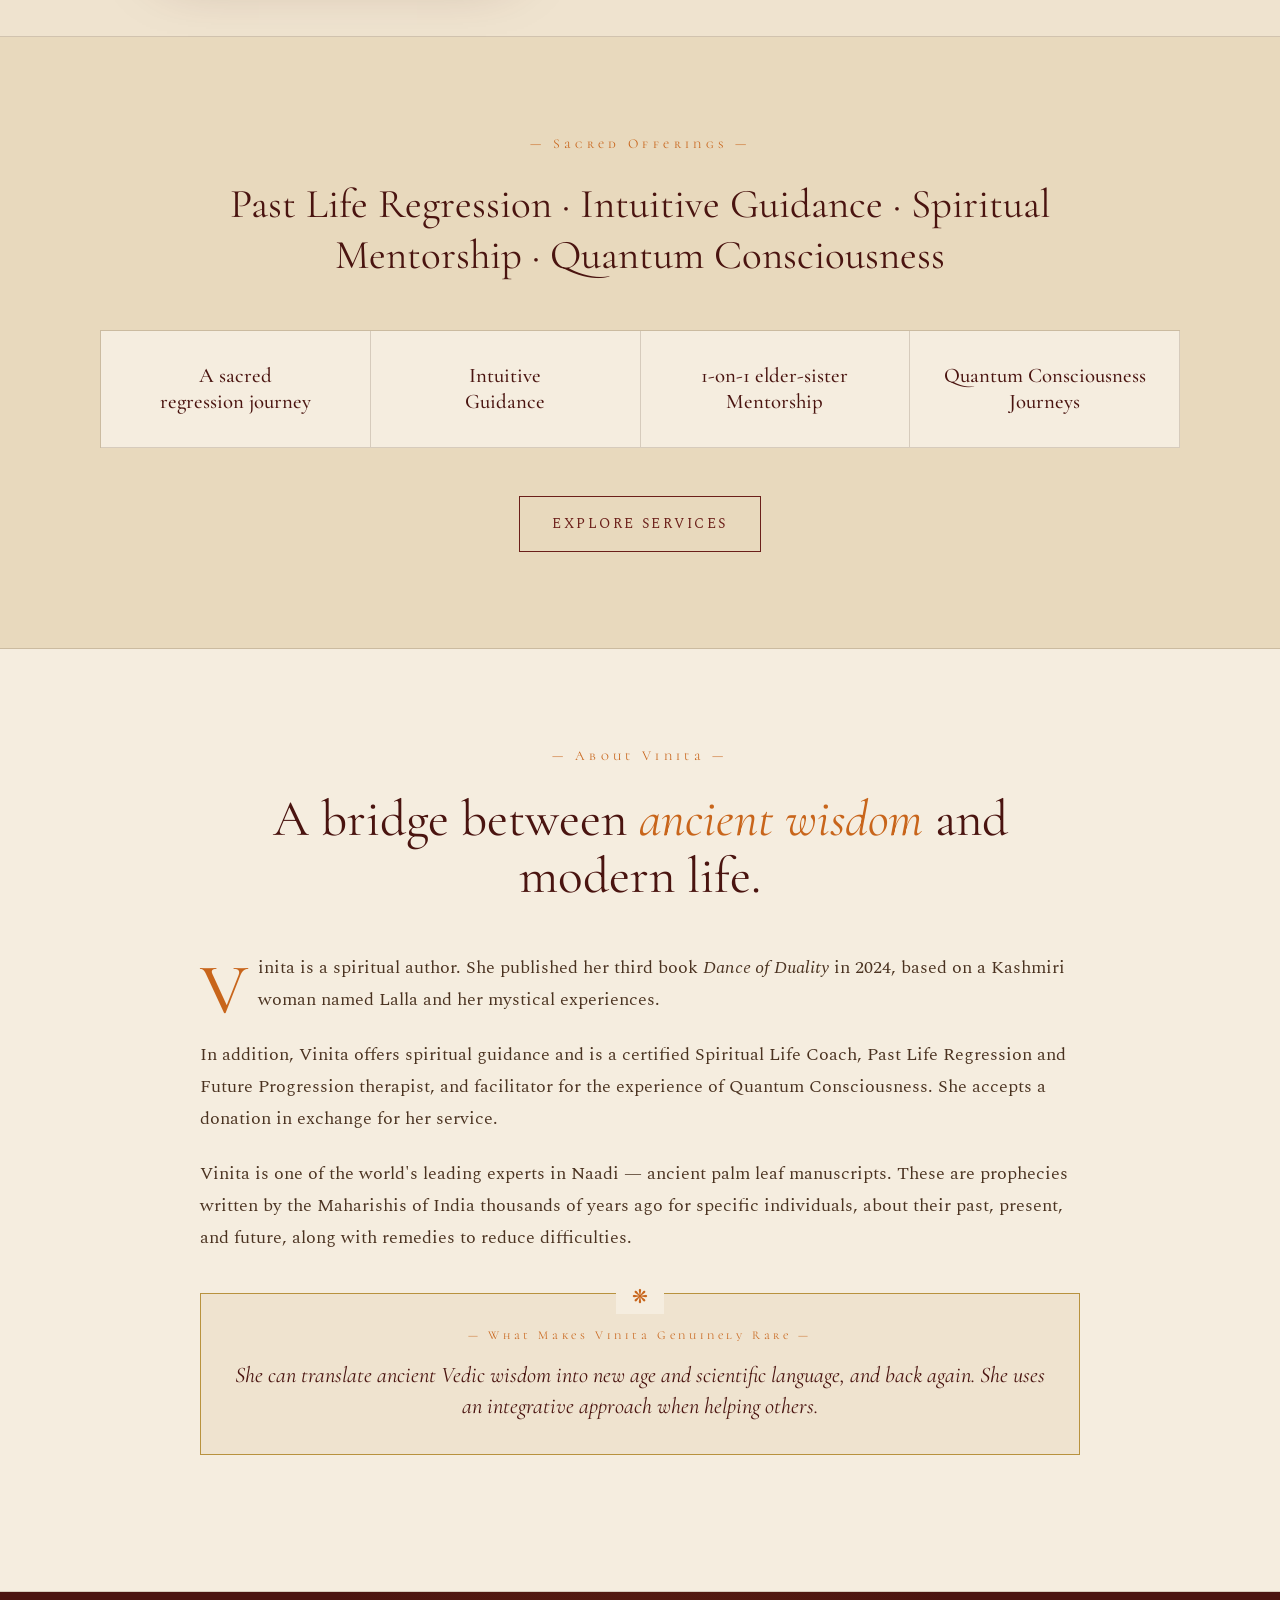
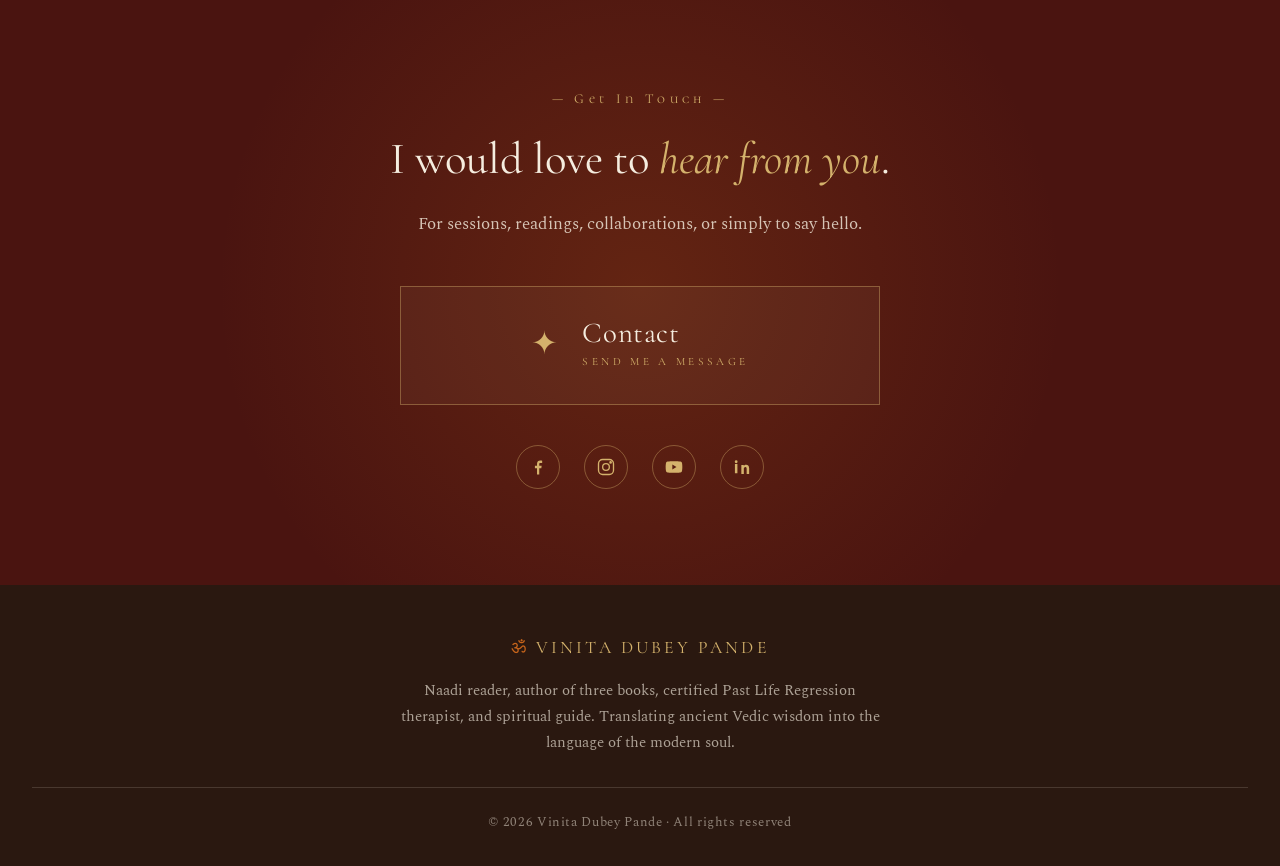
==== commit 8b598b59: "Update index.html" ====
--- a/index.html
+++ b/index.html
@@ -230,7 +230,7 @@
       <p class="rishis-description"><em>A scientist's mind meets a five-thousand-year-old palm leaf — and nothing is the same again.</em></p>
 
       <div class="preorder-notify" id="preorderNotify">
-  <div class="preorder-notify-label"> Pre-order eBook Now · Paperback June 18 </div>
+  <div class="preorder-notify-label"> Pre-order eBook Now · Paperback June 20 </div>
   <div class="preorder-notify-date">
     <em>Pre-orders are open! Be the first to get it.</em>
   </div>
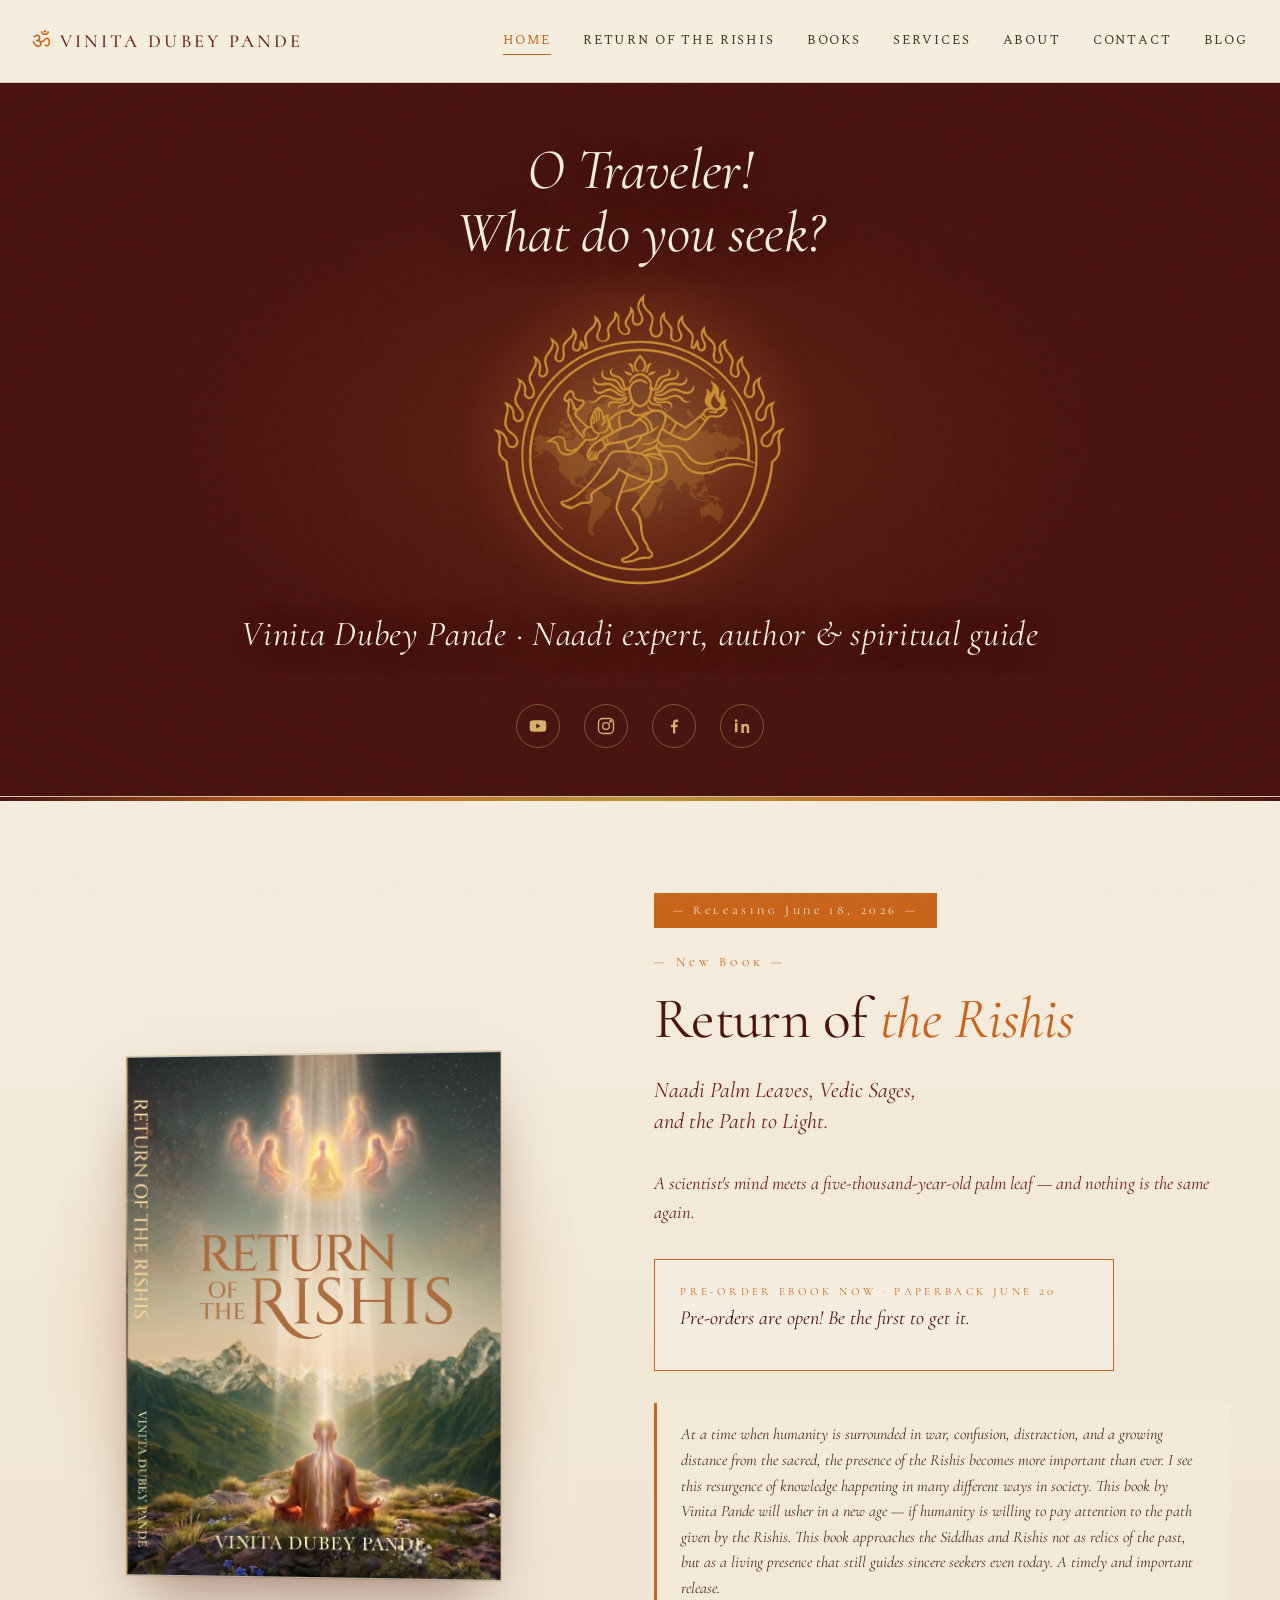
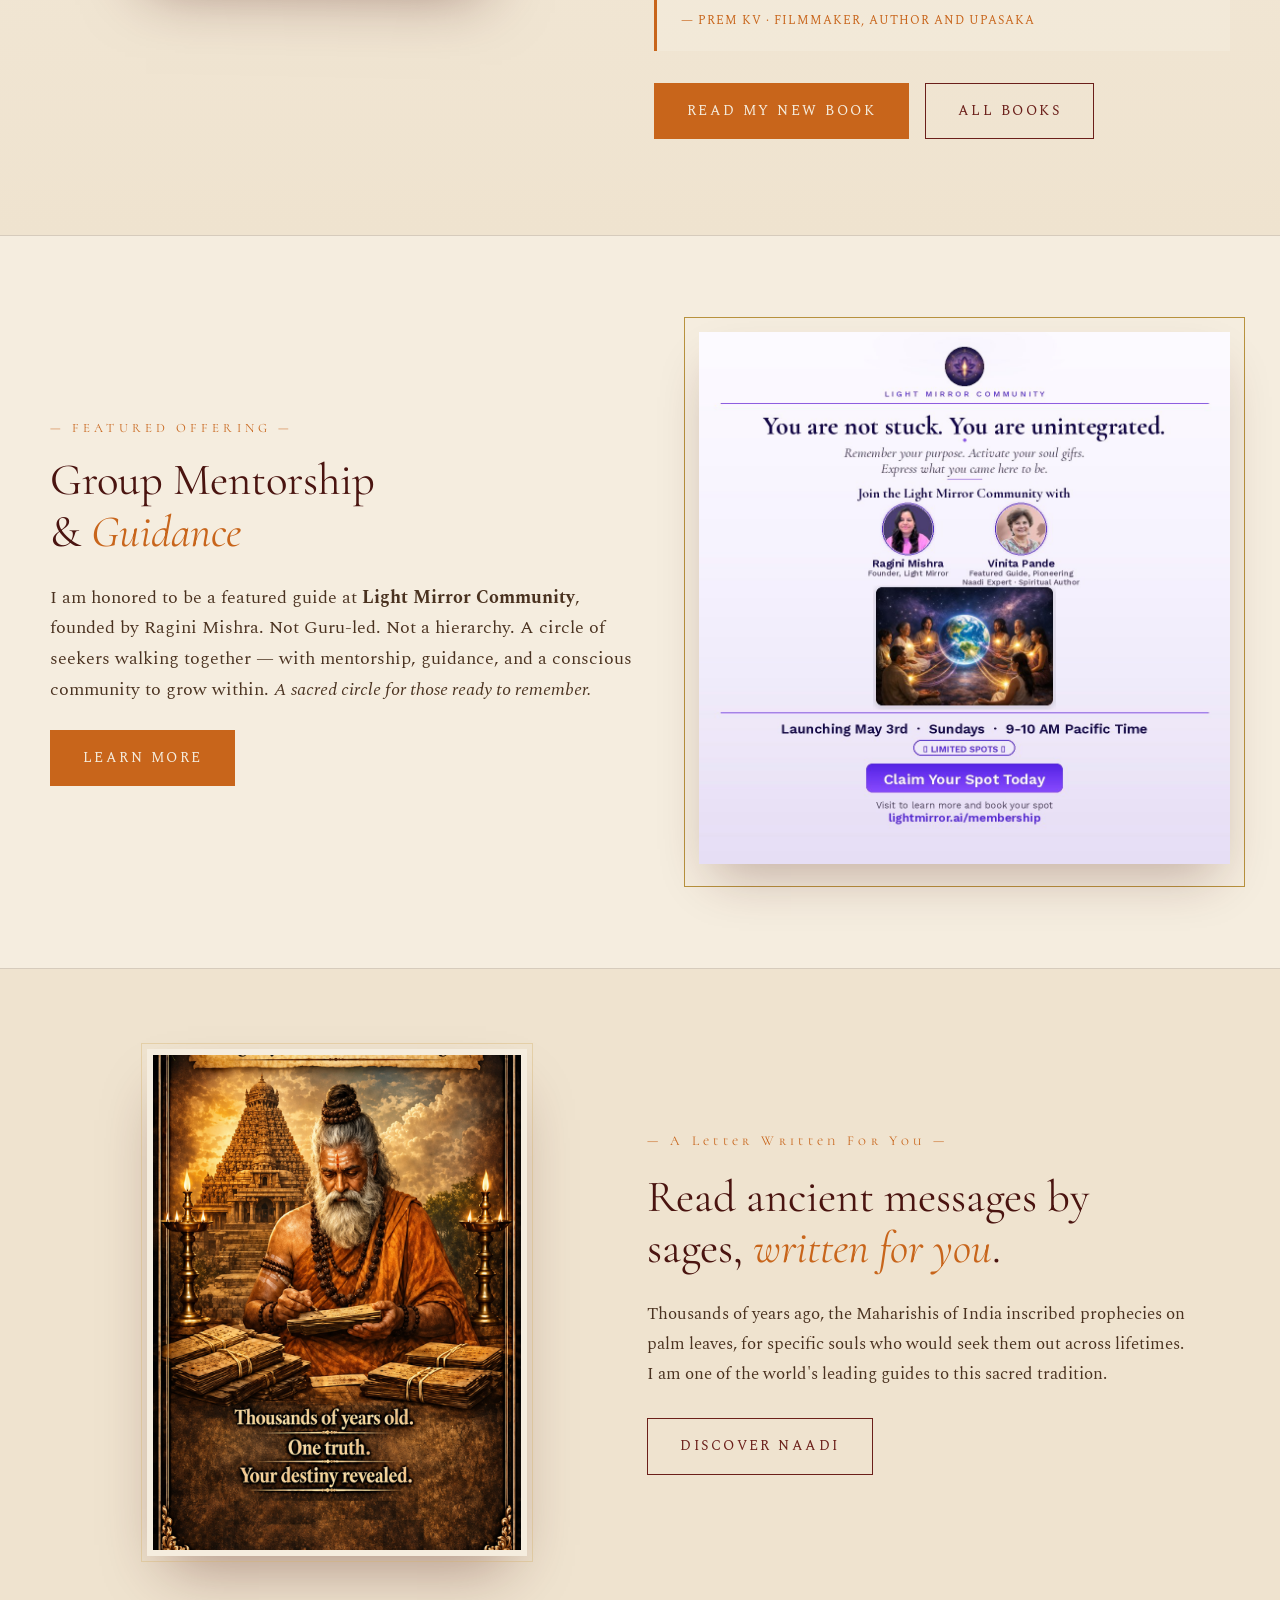
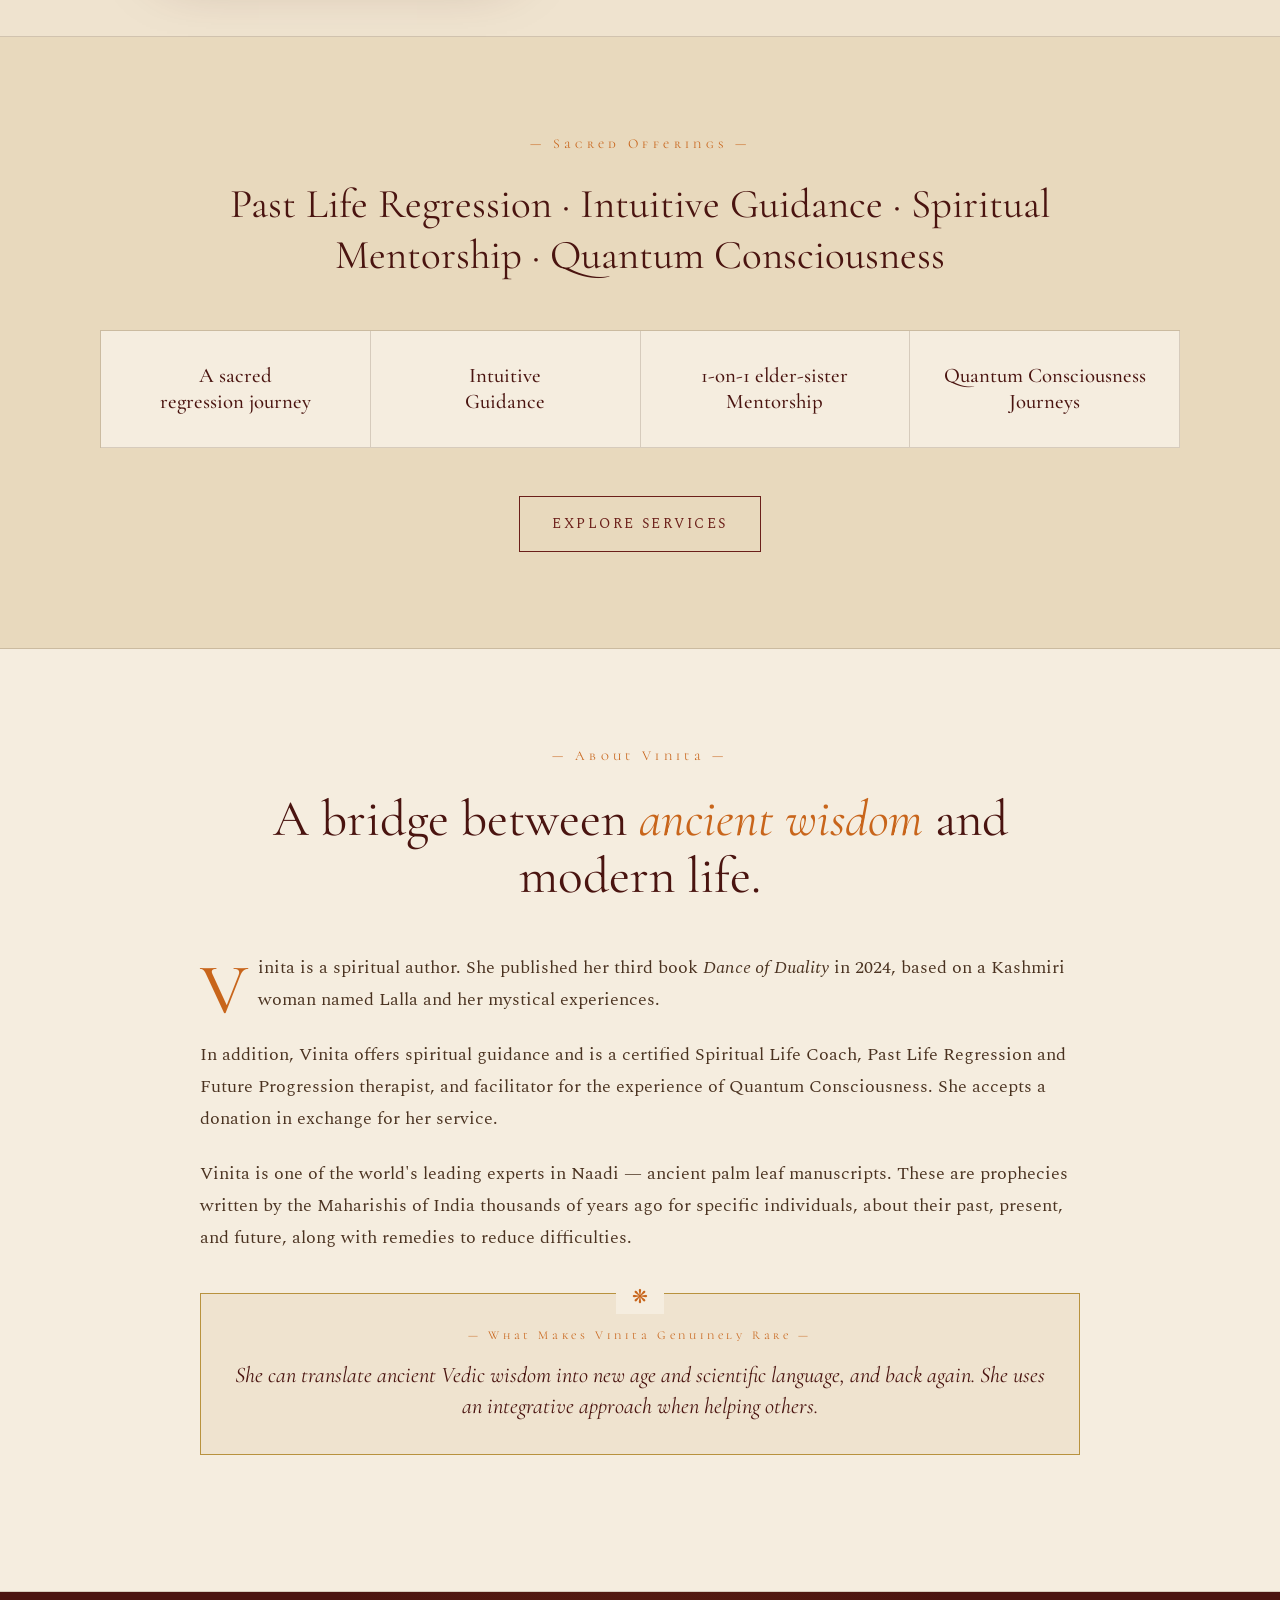
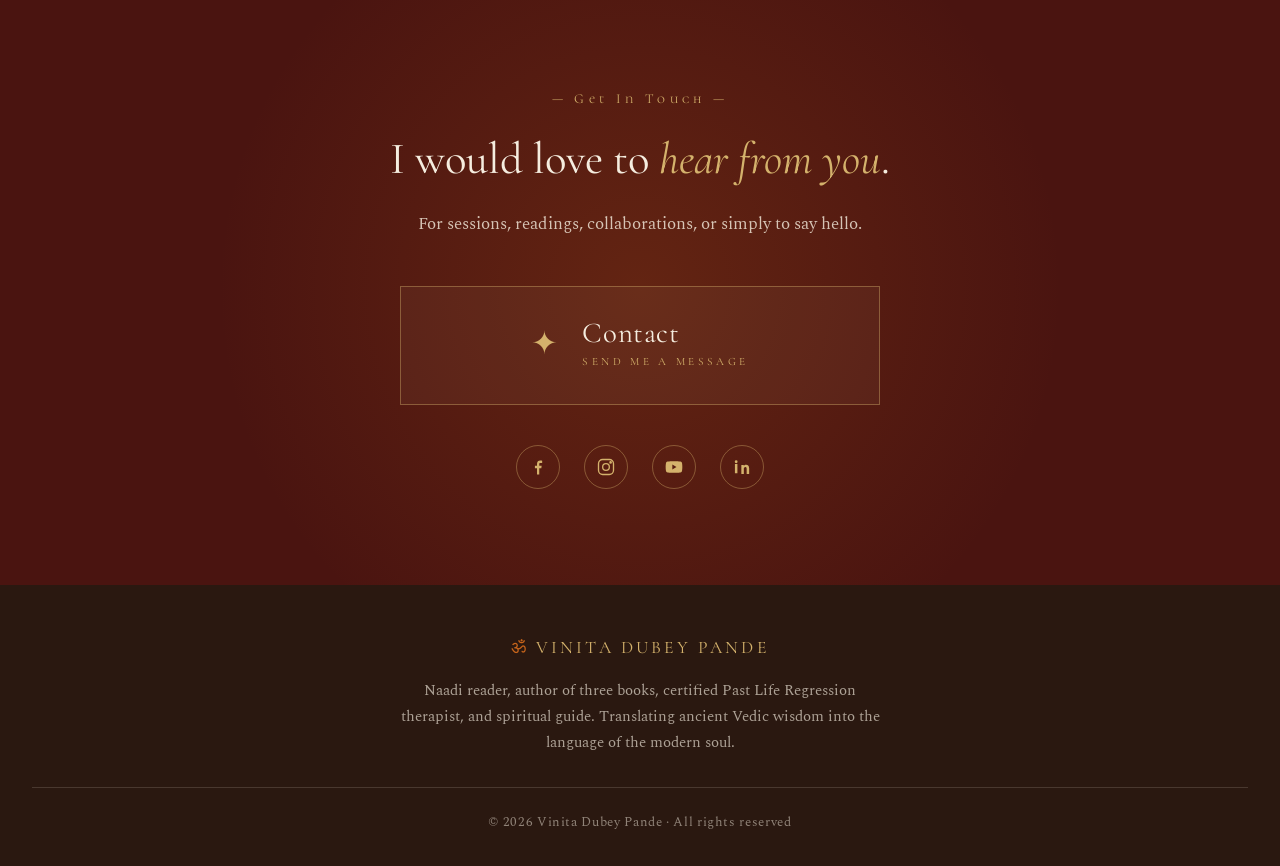
==== commit 552f702f: "Update index.html" ====
--- a/index.html
+++ b/index.html
@@ -272,7 +272,7 @@
       <div class="rishis-endorsements">
         <div class="rishis-endorsement">
           <p class="rishis-endorsement-text">At a time when humanity is surrounded in war, confusion, distraction, and a growing distance from the sacred, the presence of the Rishis becomes more important than ever. I see this resurgence of knowledge happening in many different ways in society. This book by Vinita Pande will usher in a new age — if humanity is willing to pay attention to the path given by the Rishis. This book approaches the Siddhas and Rishis not as relics of the past, but as a living presence that still guides sincere seekers even today. A timely and important release.</p>
-          <p class="rishis-endorsement-attr">— Prem KV · Filmmaker and Upasaka</p>
+          <p class="rishis-endorsement-attr">— Prem KV · Filmmaker, author and Upasaka</p>
         </div>
       </div>
 
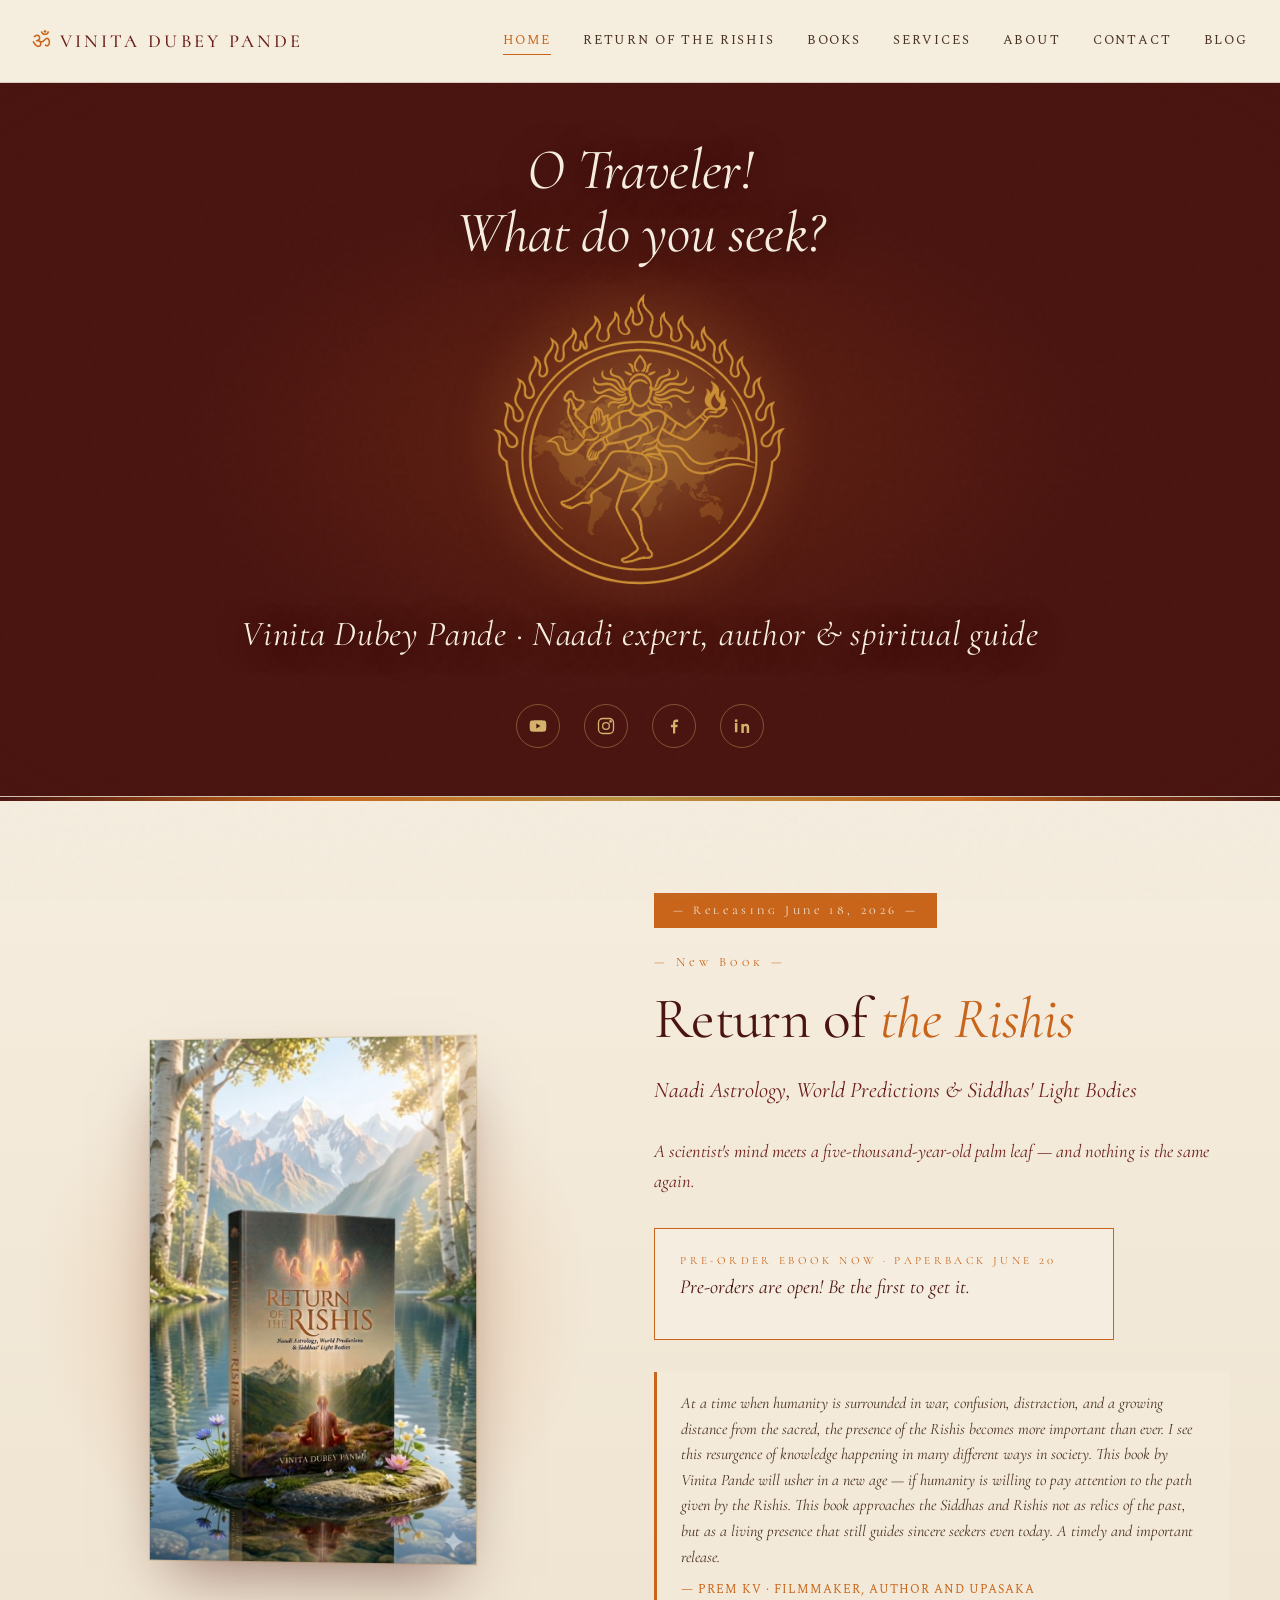
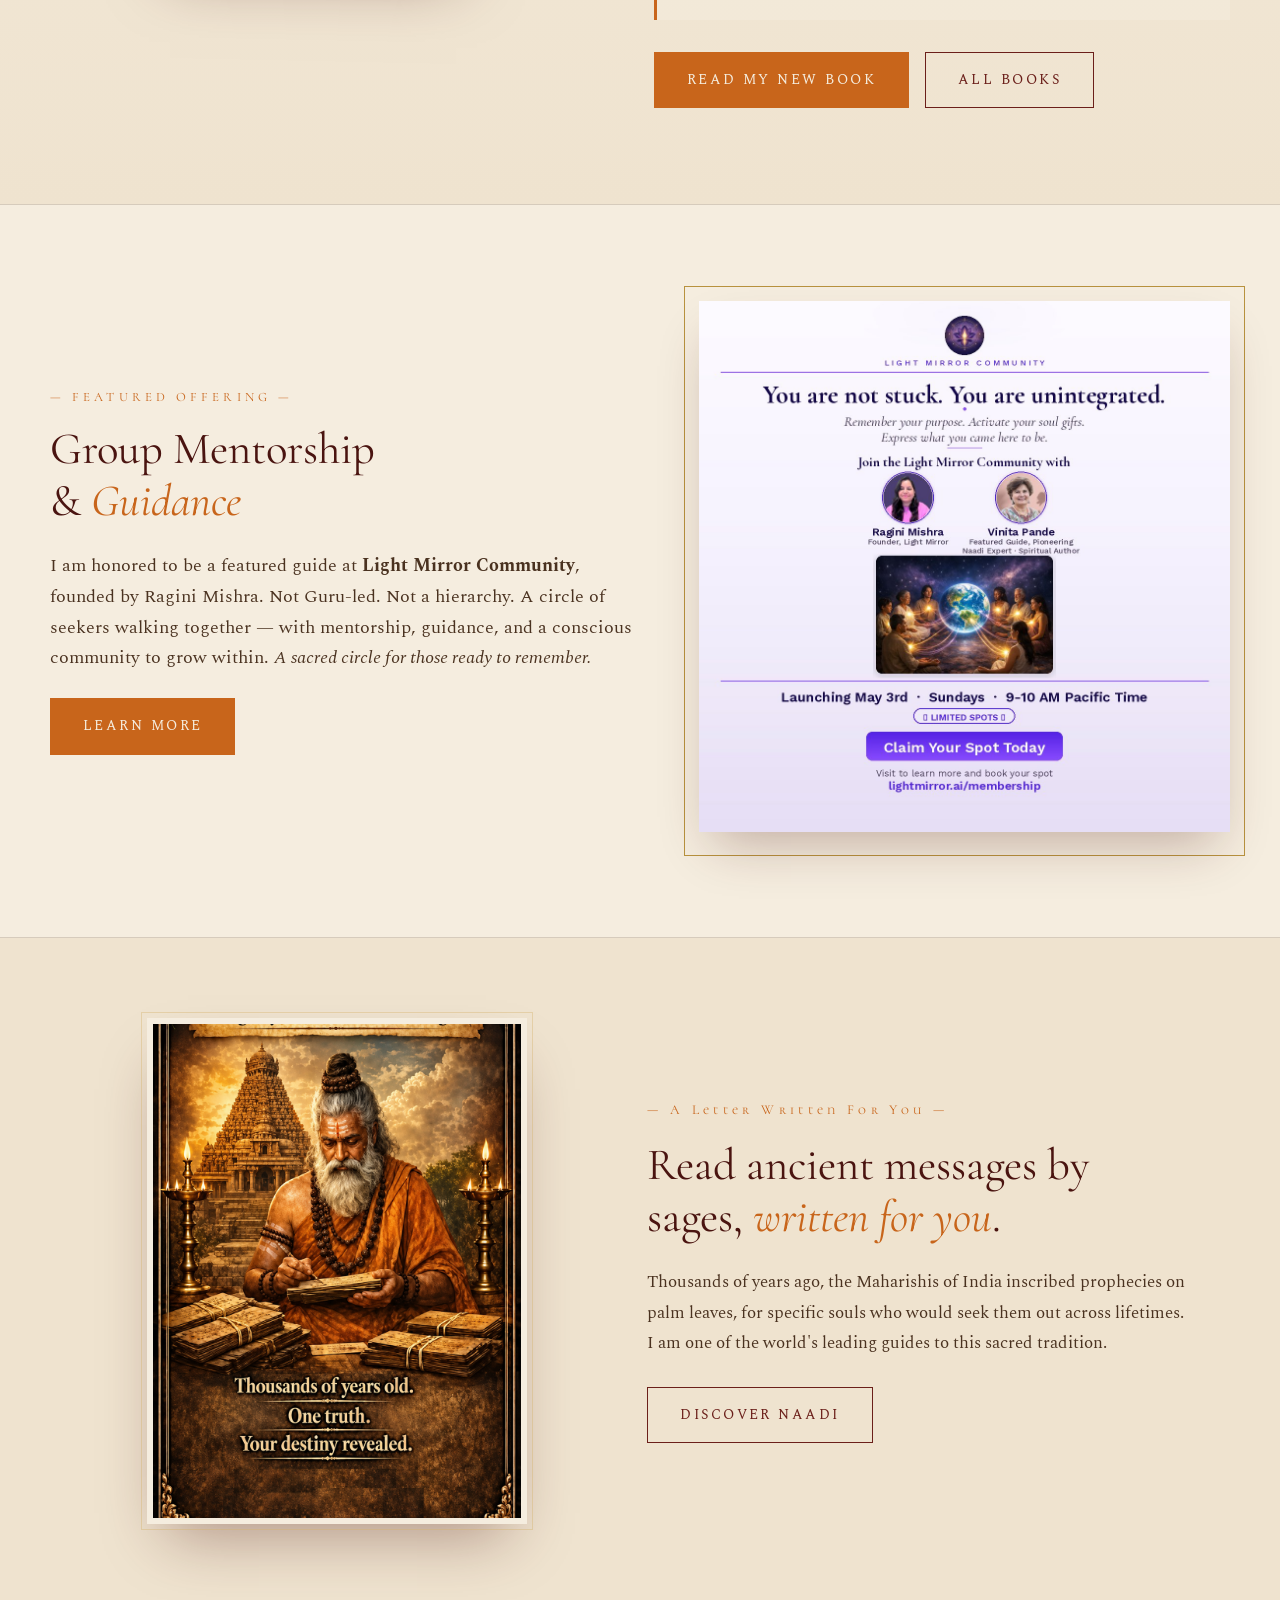
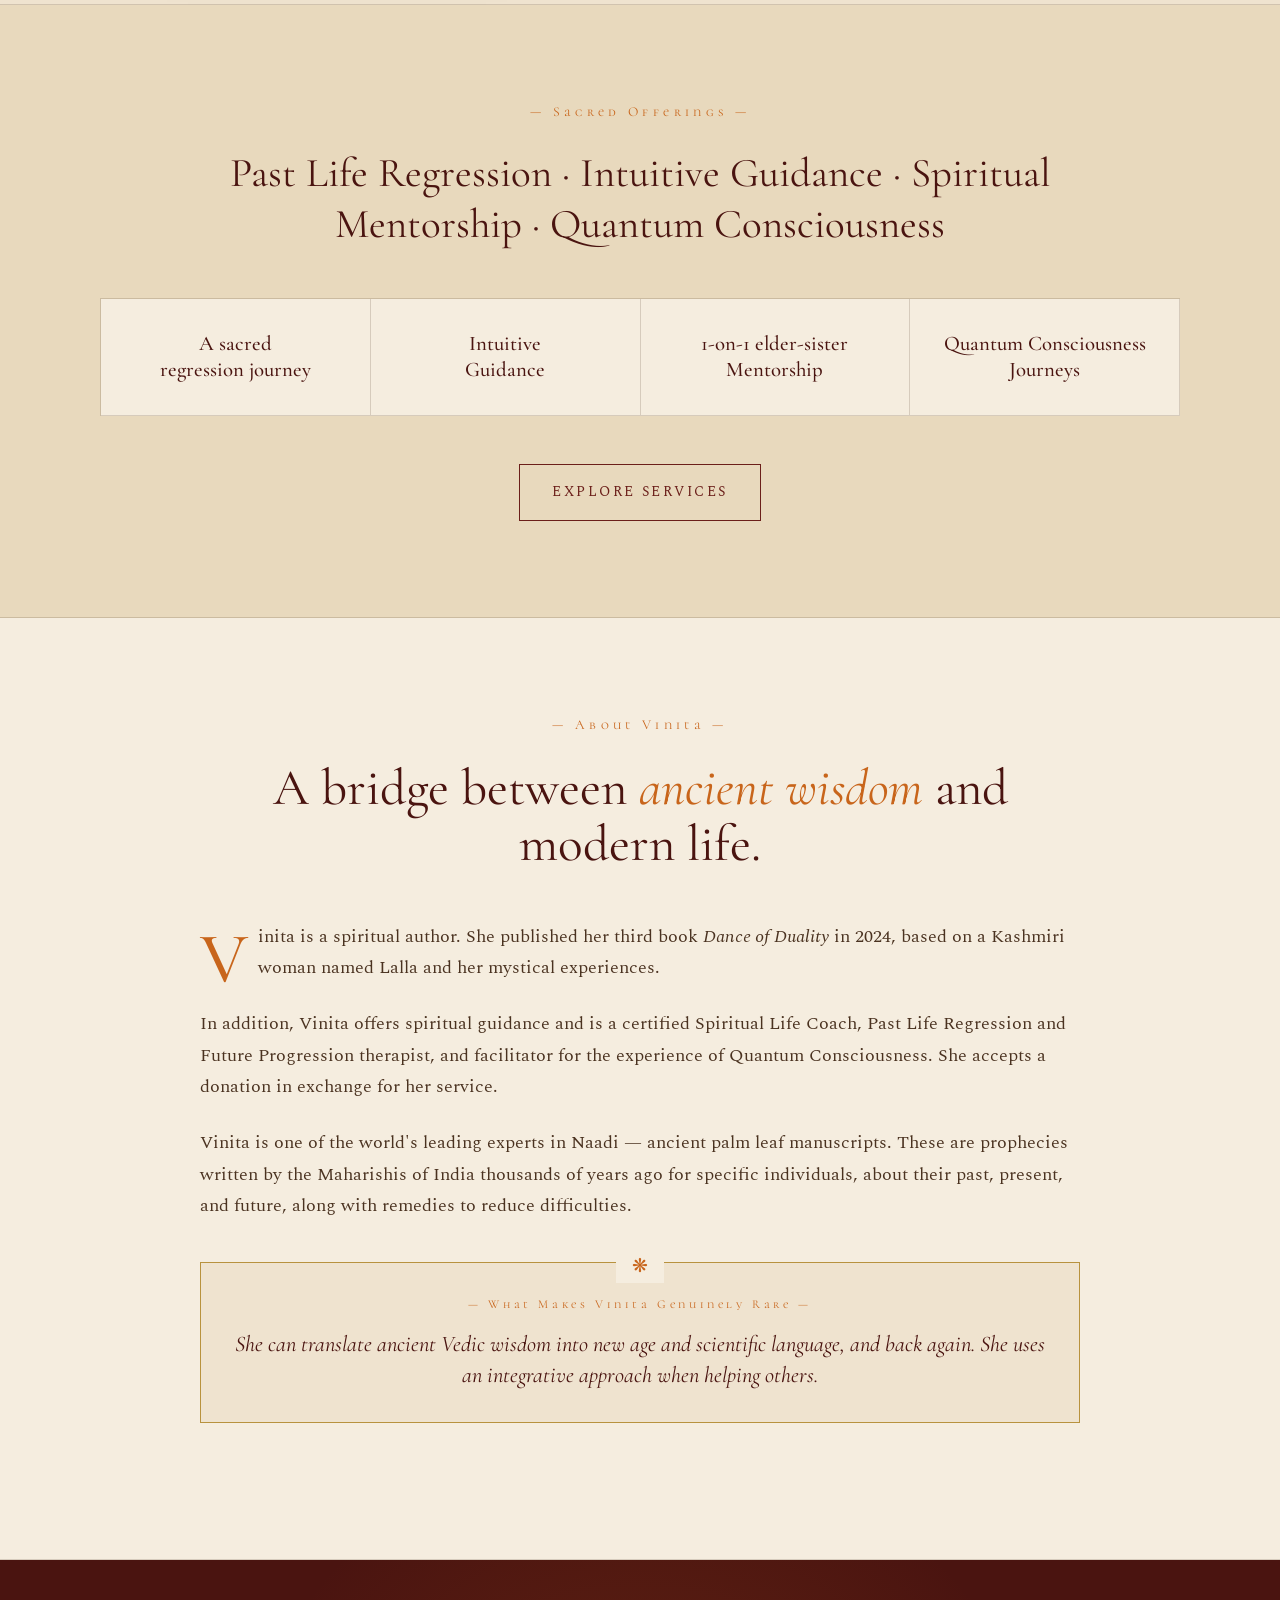
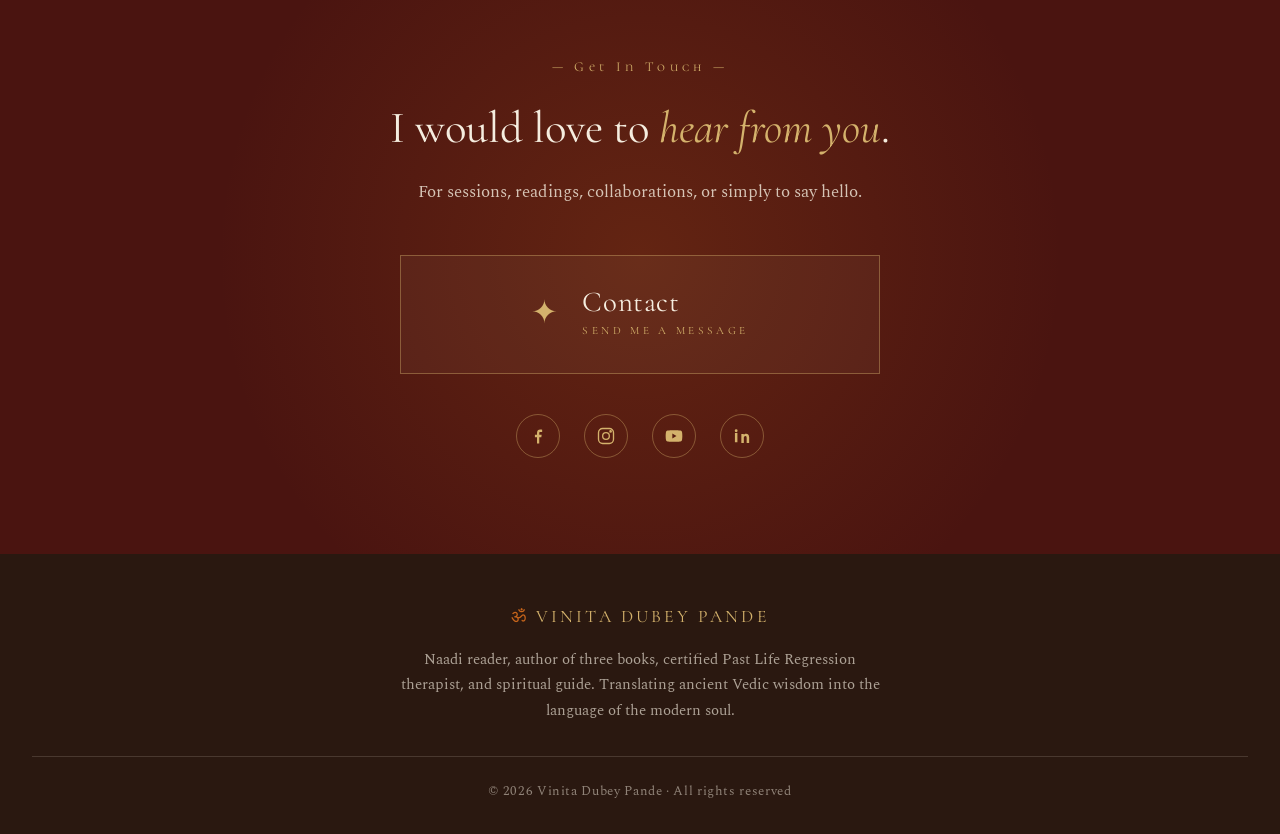
==== commit 24df455b: "Update index.html" ====
--- a/index.html
+++ b/index.html
@@ -226,7 +226,7 @@
       <div class="rishis-launch-tag">— Releasing June 18, 2026 —</div>
       <div class="rishis-eyebrow">— New Book —</div>
       <h2 class="rishis-title">Return of <em>the Rishis</em></h2>
-      <p class="rishis-subtitle">Naadi Palm Leaves, Vedic Sages,<br>and the Path to Light.</p>
+      <p class="rishis-subtitle">Naadi Astrology, World Predictions & Siddhas' Light Bodies</p>
       <p class="rishis-description"><em>A scientist's mind meets a five-thousand-year-old palm leaf — and nothing is the same again.</em></p>
 
       <div class="preorder-notify" id="preorderNotify">
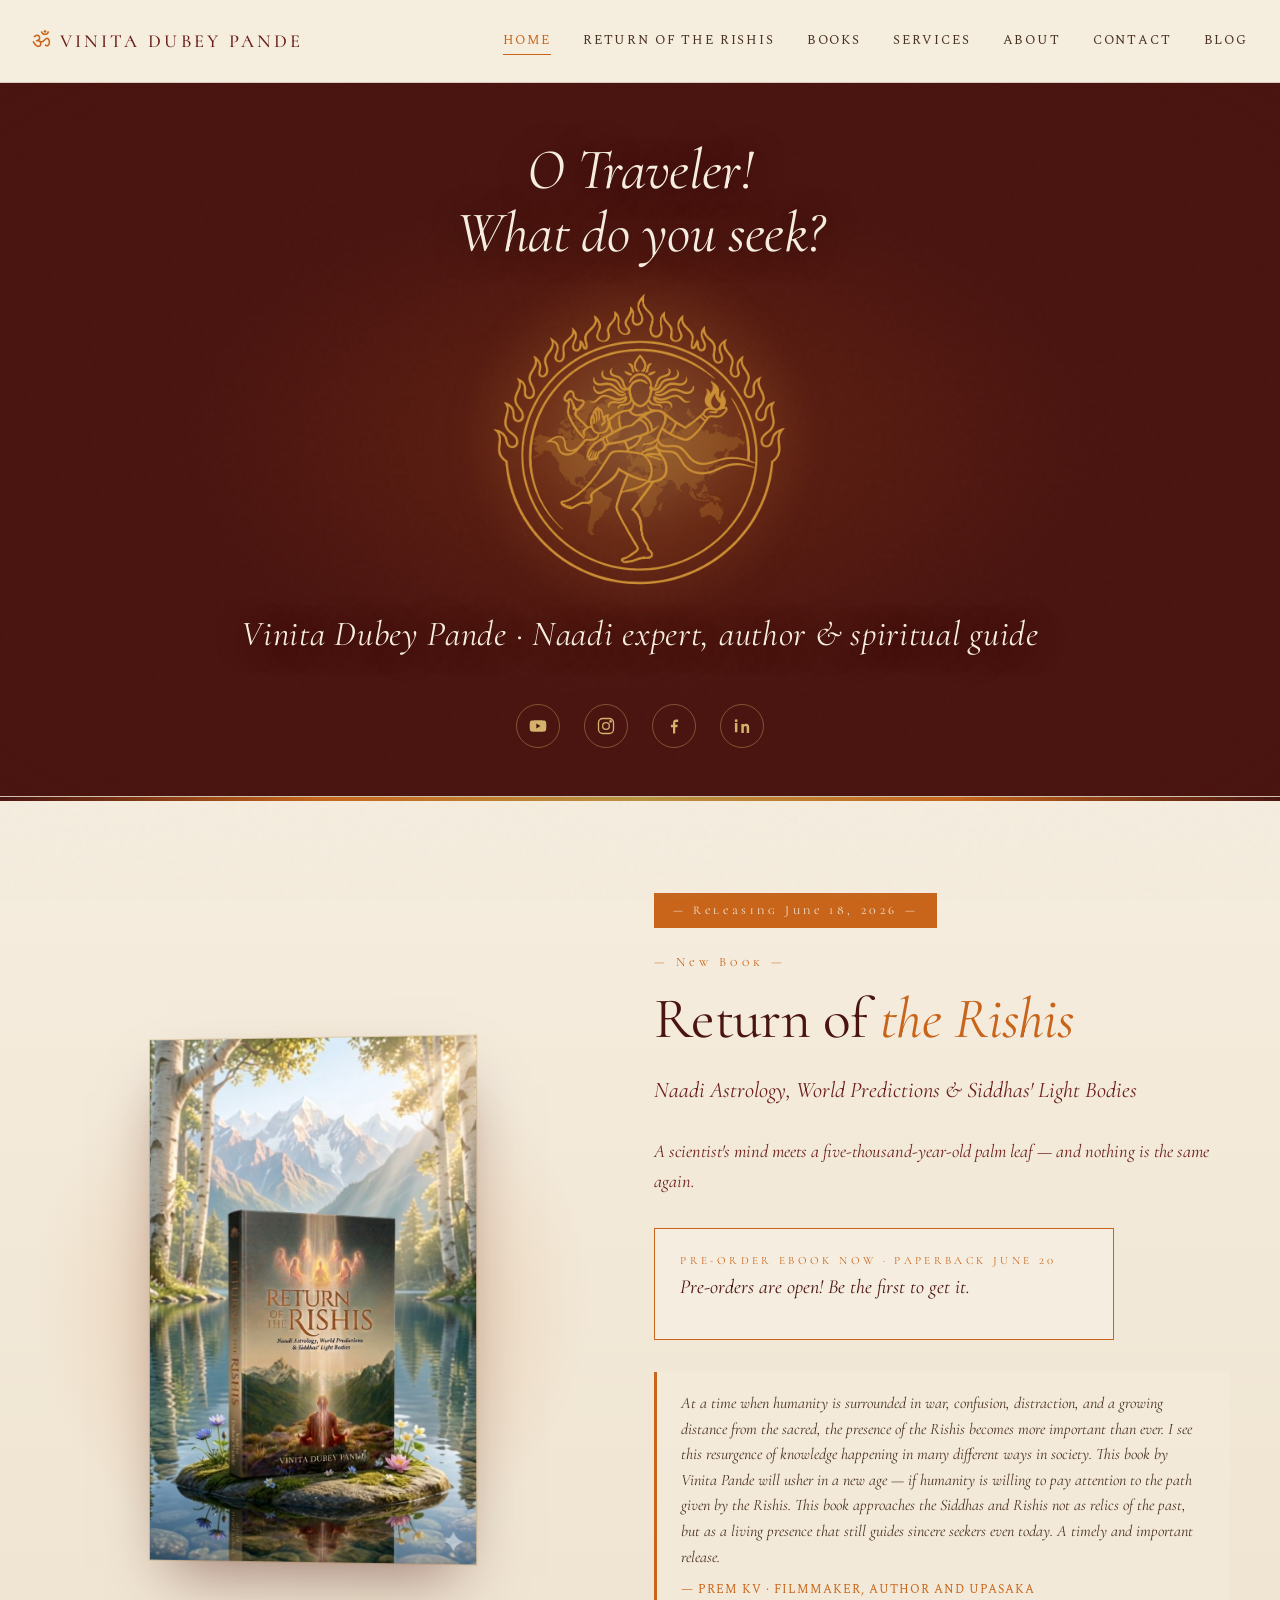
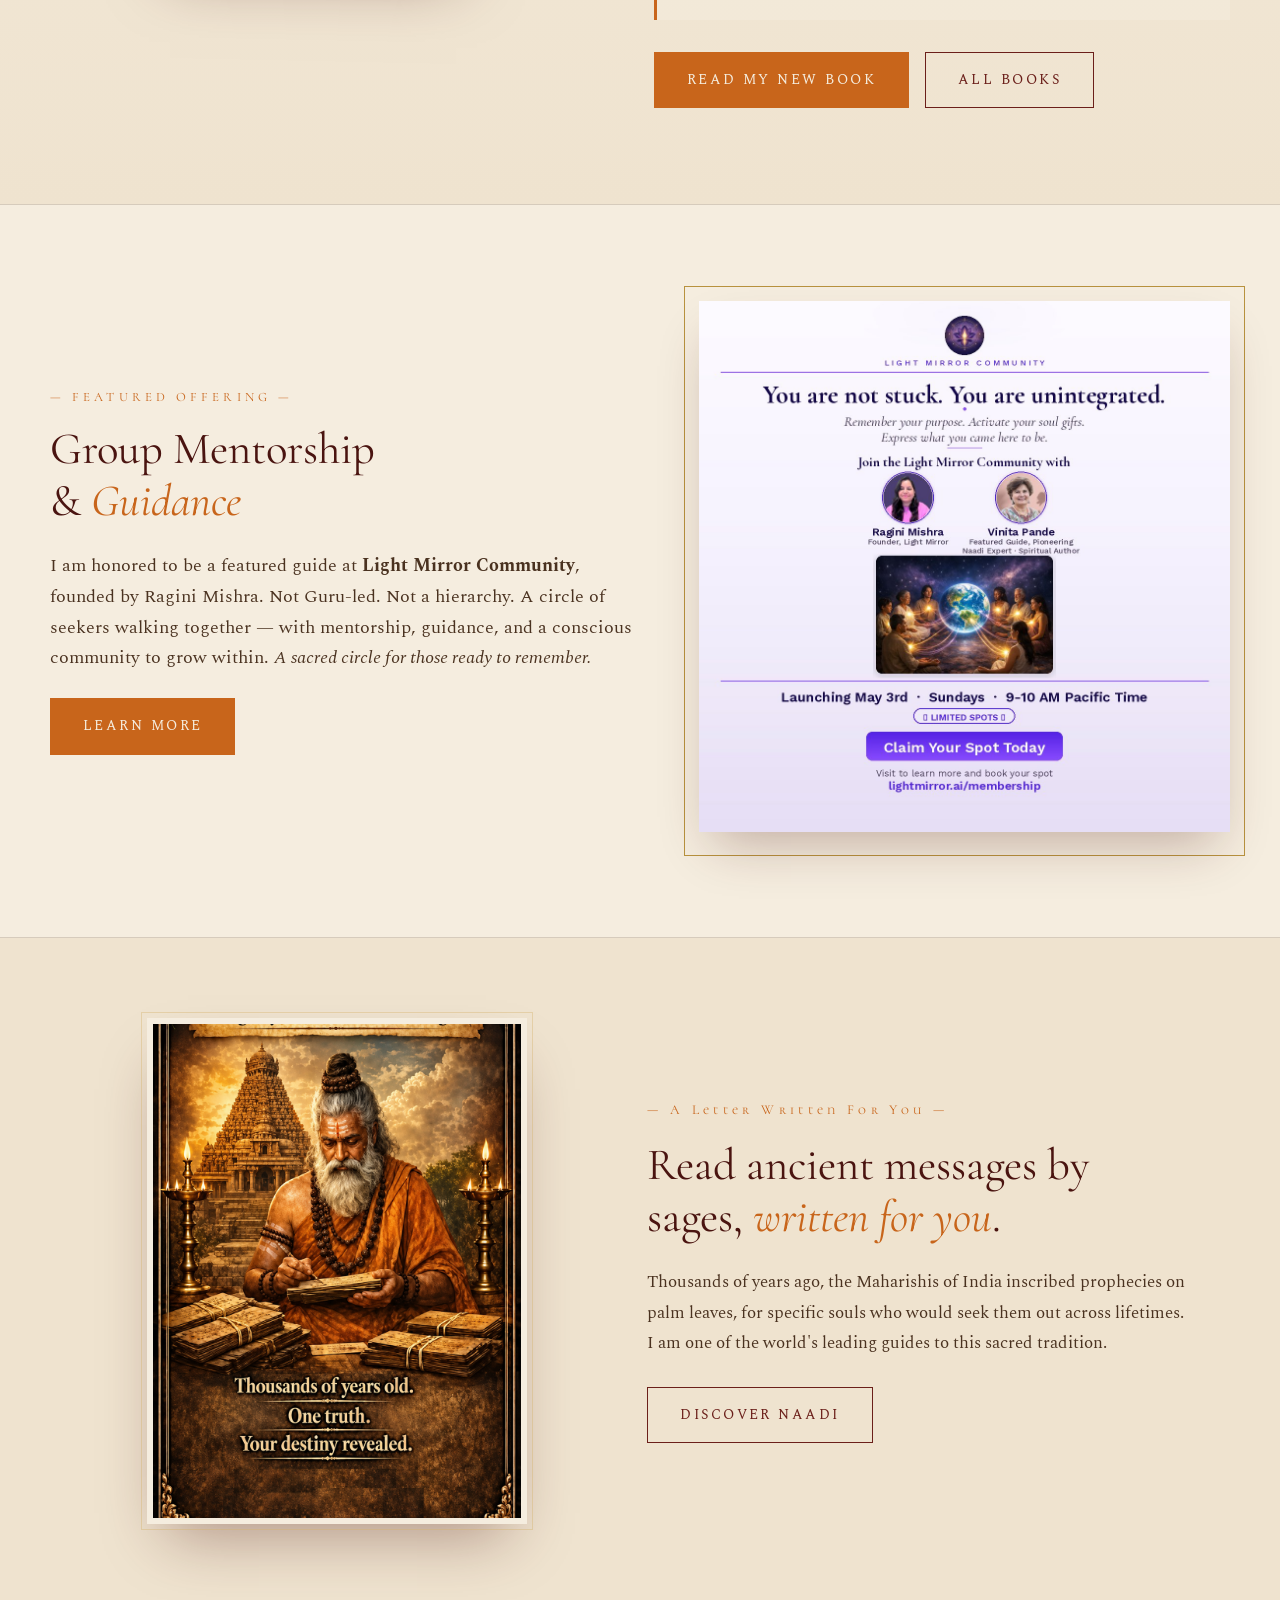
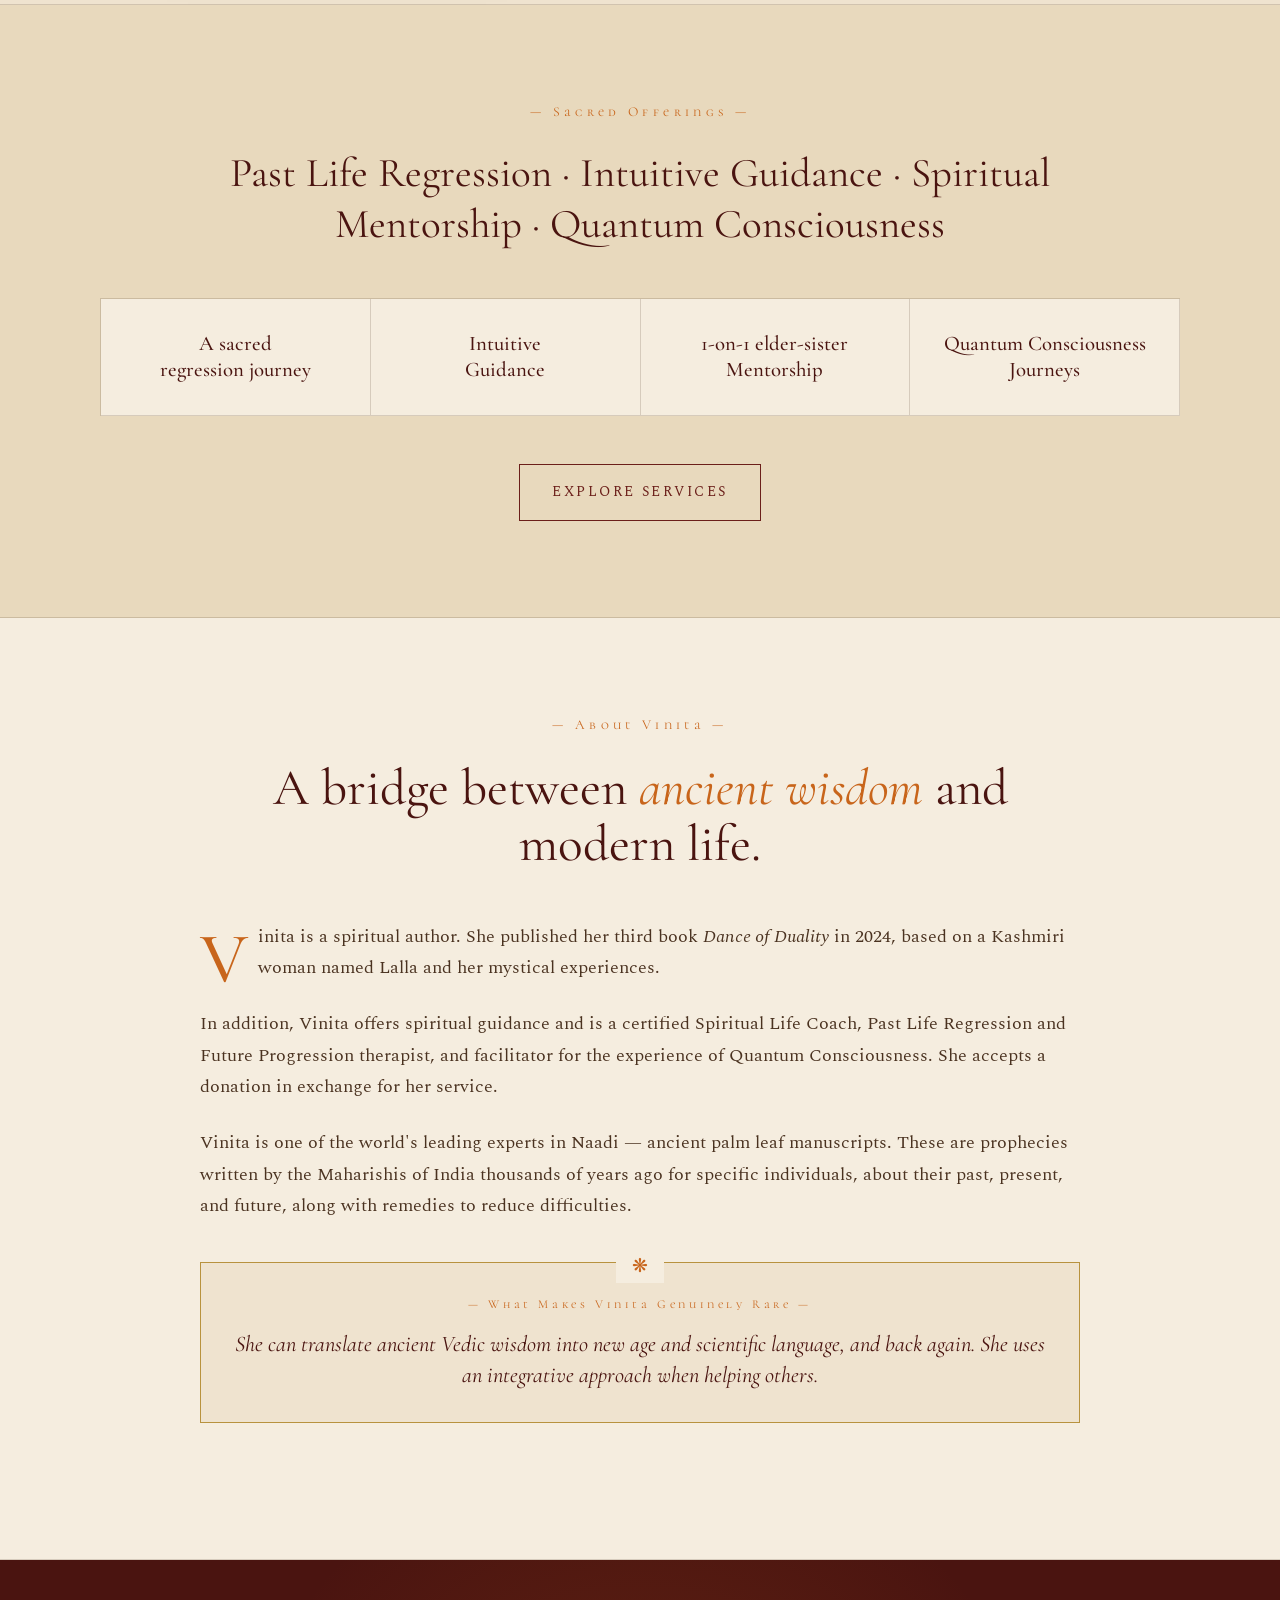
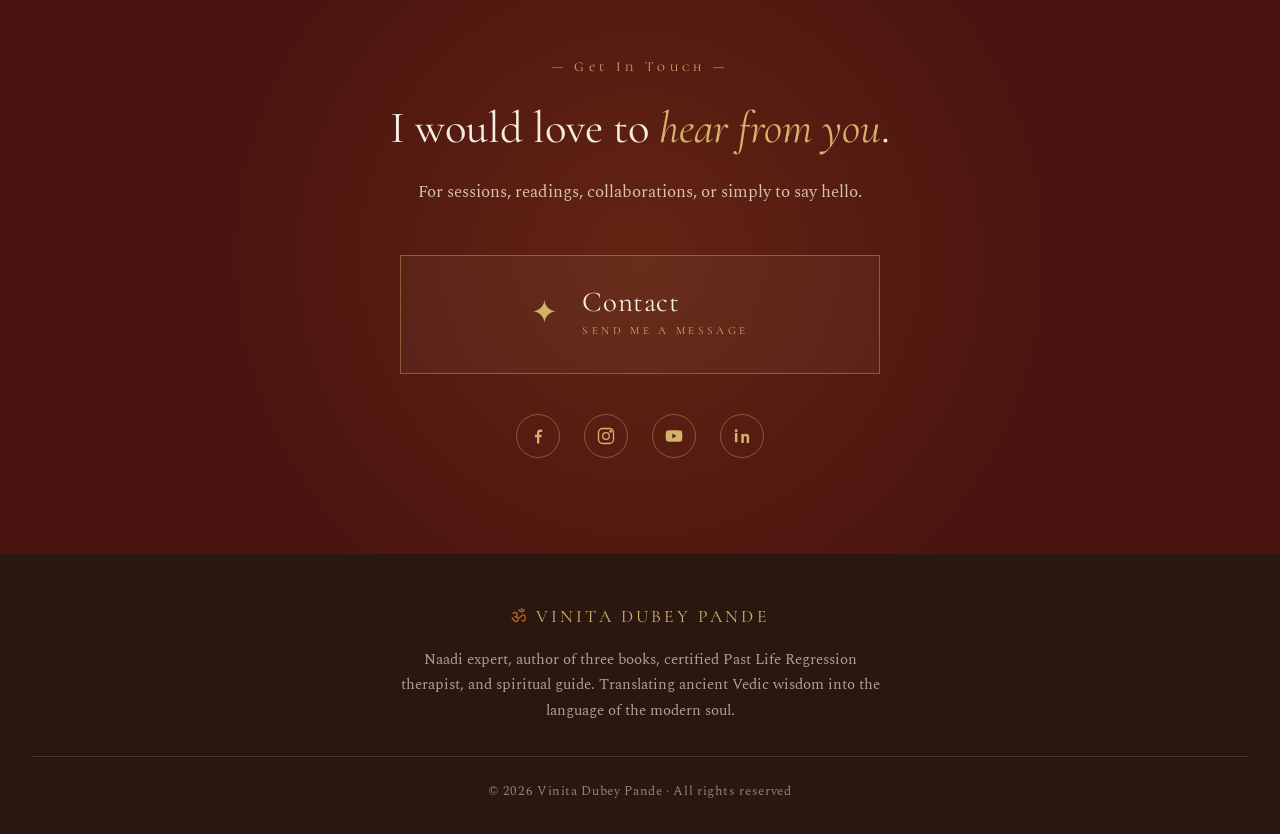
==== commit 2e0b8e38: "Update index.html" ====
--- a/index.html
+++ b/index.html
@@ -156,7 +156,7 @@
   "alternateName": "Vinita Pande",
   "url": "https://vinitapande.com",
   "image": "https://vinitapande.com/images/vinita-profile.png",
-  "jobTitle": "Author, Naadi Reader, Spiritual Guide",
+  "jobTitle": "Author, Naadi Expert, Spiritual Guide",
   "sameAs": [
     "https://www.youtube.com/@VinitaDubeyPande",
     "https://www.instagram.com/vinitapande/",
@@ -389,7 +389,7 @@
 
 <footer>
   <div class="footer-brand"><span class="om">ॐ</span>VINITA DUBEY PANDE</div>
-  <p class="footer-tag">Naadi reader, author of three books, certified Past Life Regression therapist, and spiritual guide. Translating ancient Vedic wisdom into the language of the modern soul.</p>
+  <p class="footer-tag">Naadi expert, author of three books, certified Past Life Regression therapist, and spiritual guide. Translating ancient Vedic wisdom into the language of the modern soul.</p>
   <div class="footer-bottom">© 2026 Vinita Dubey Pande · All rights reserved</div>
 </footer>
 </main>
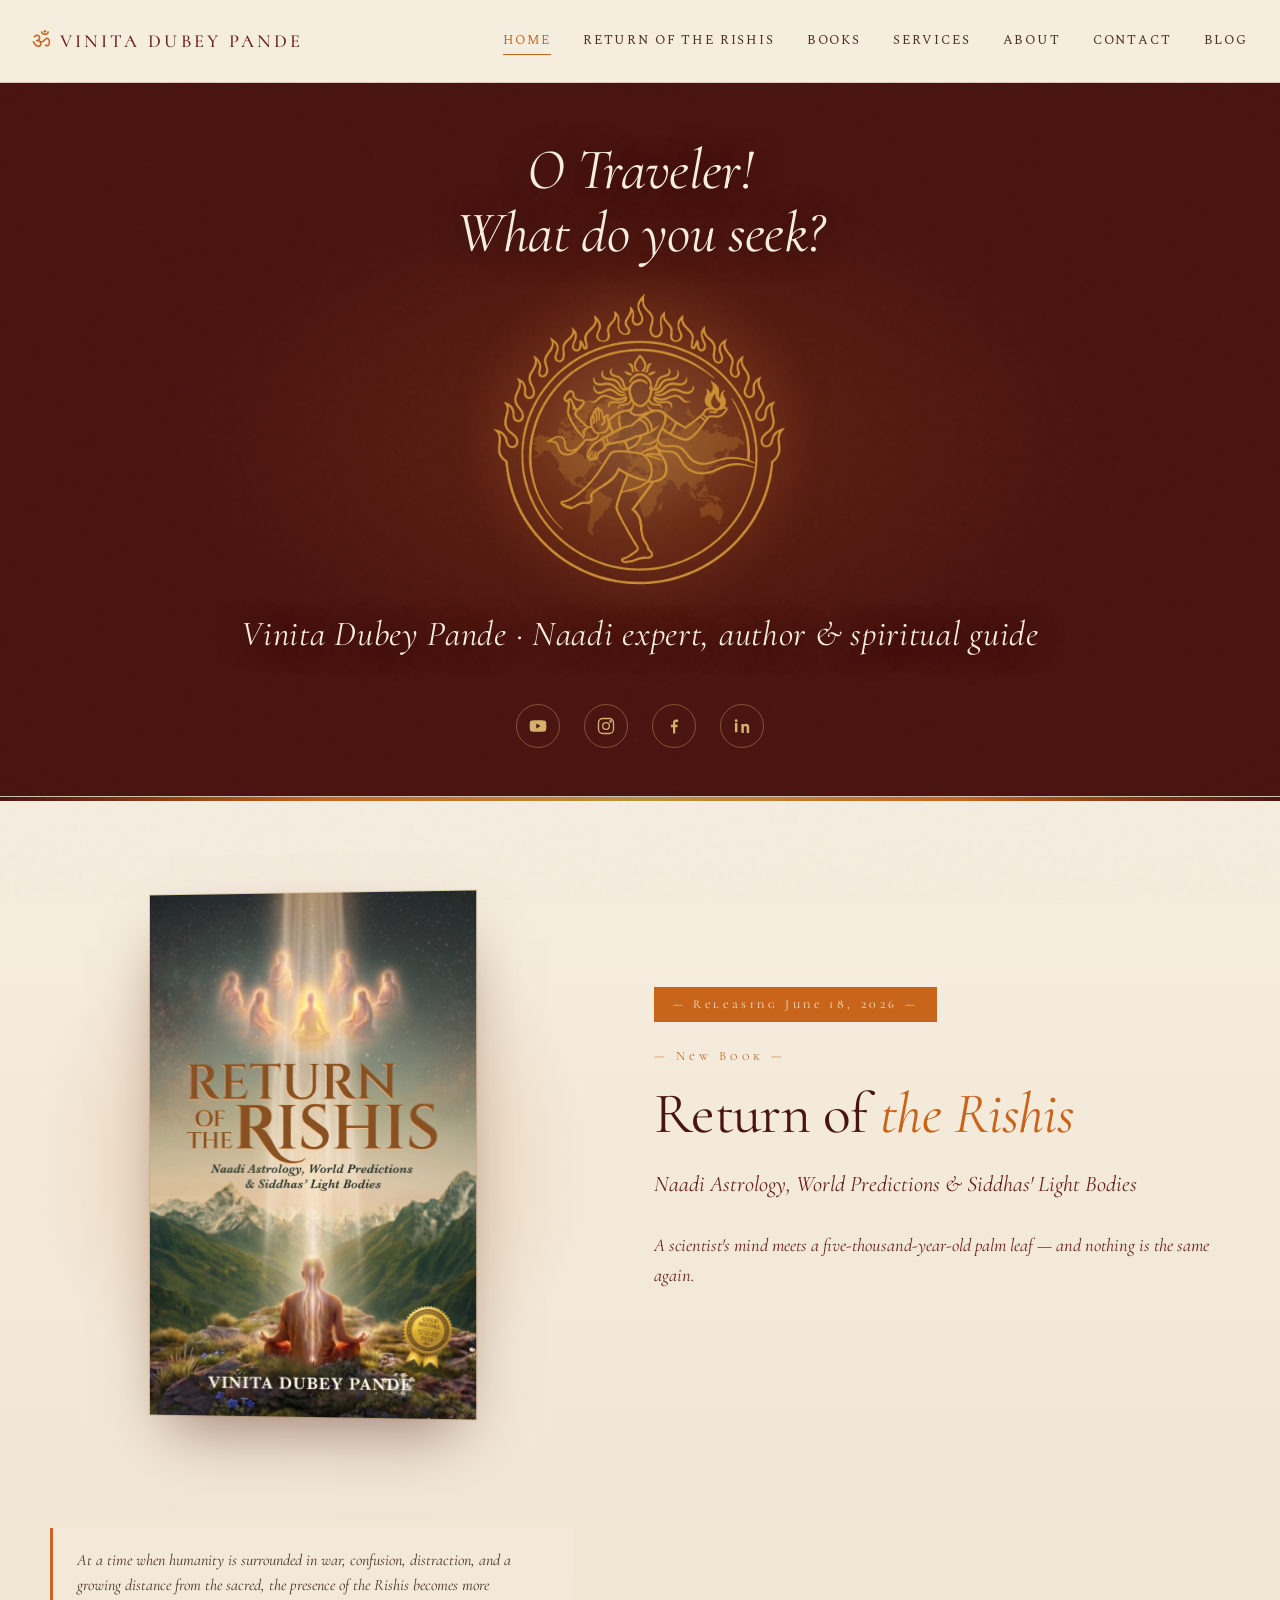
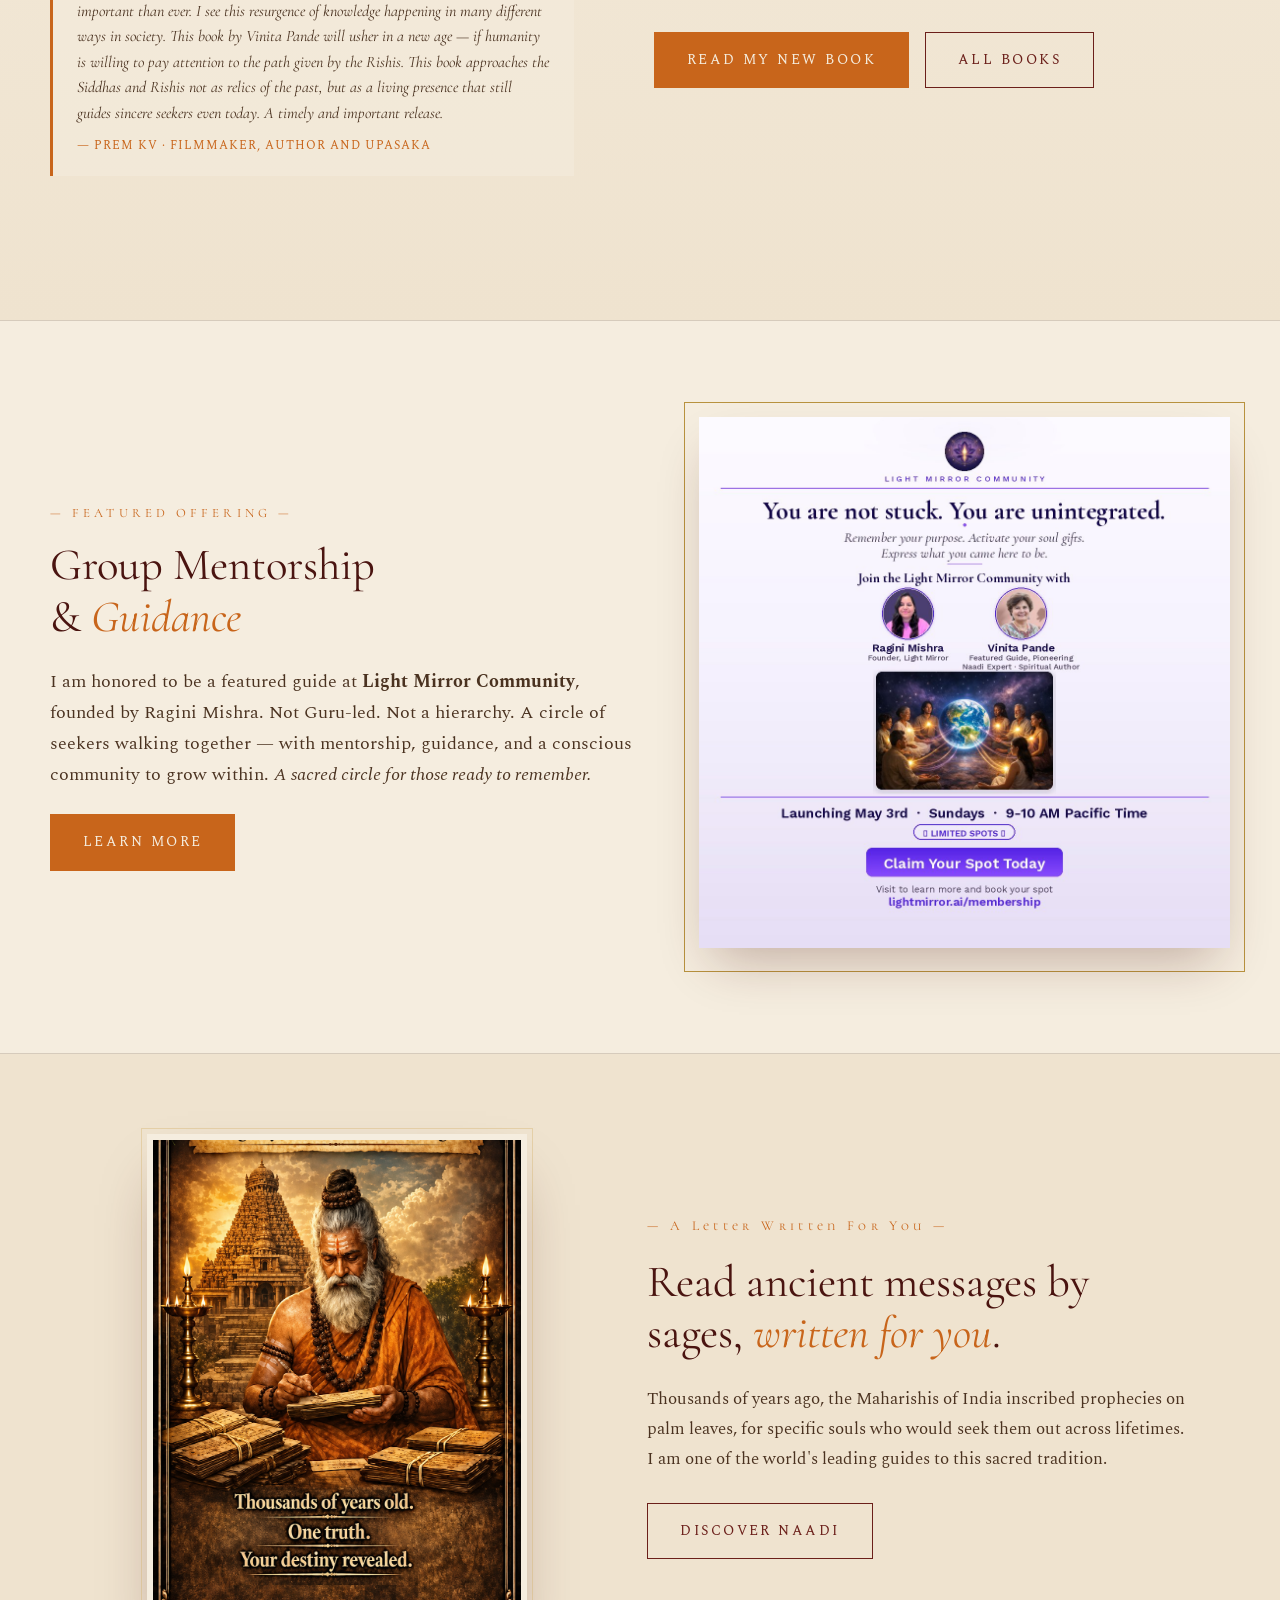
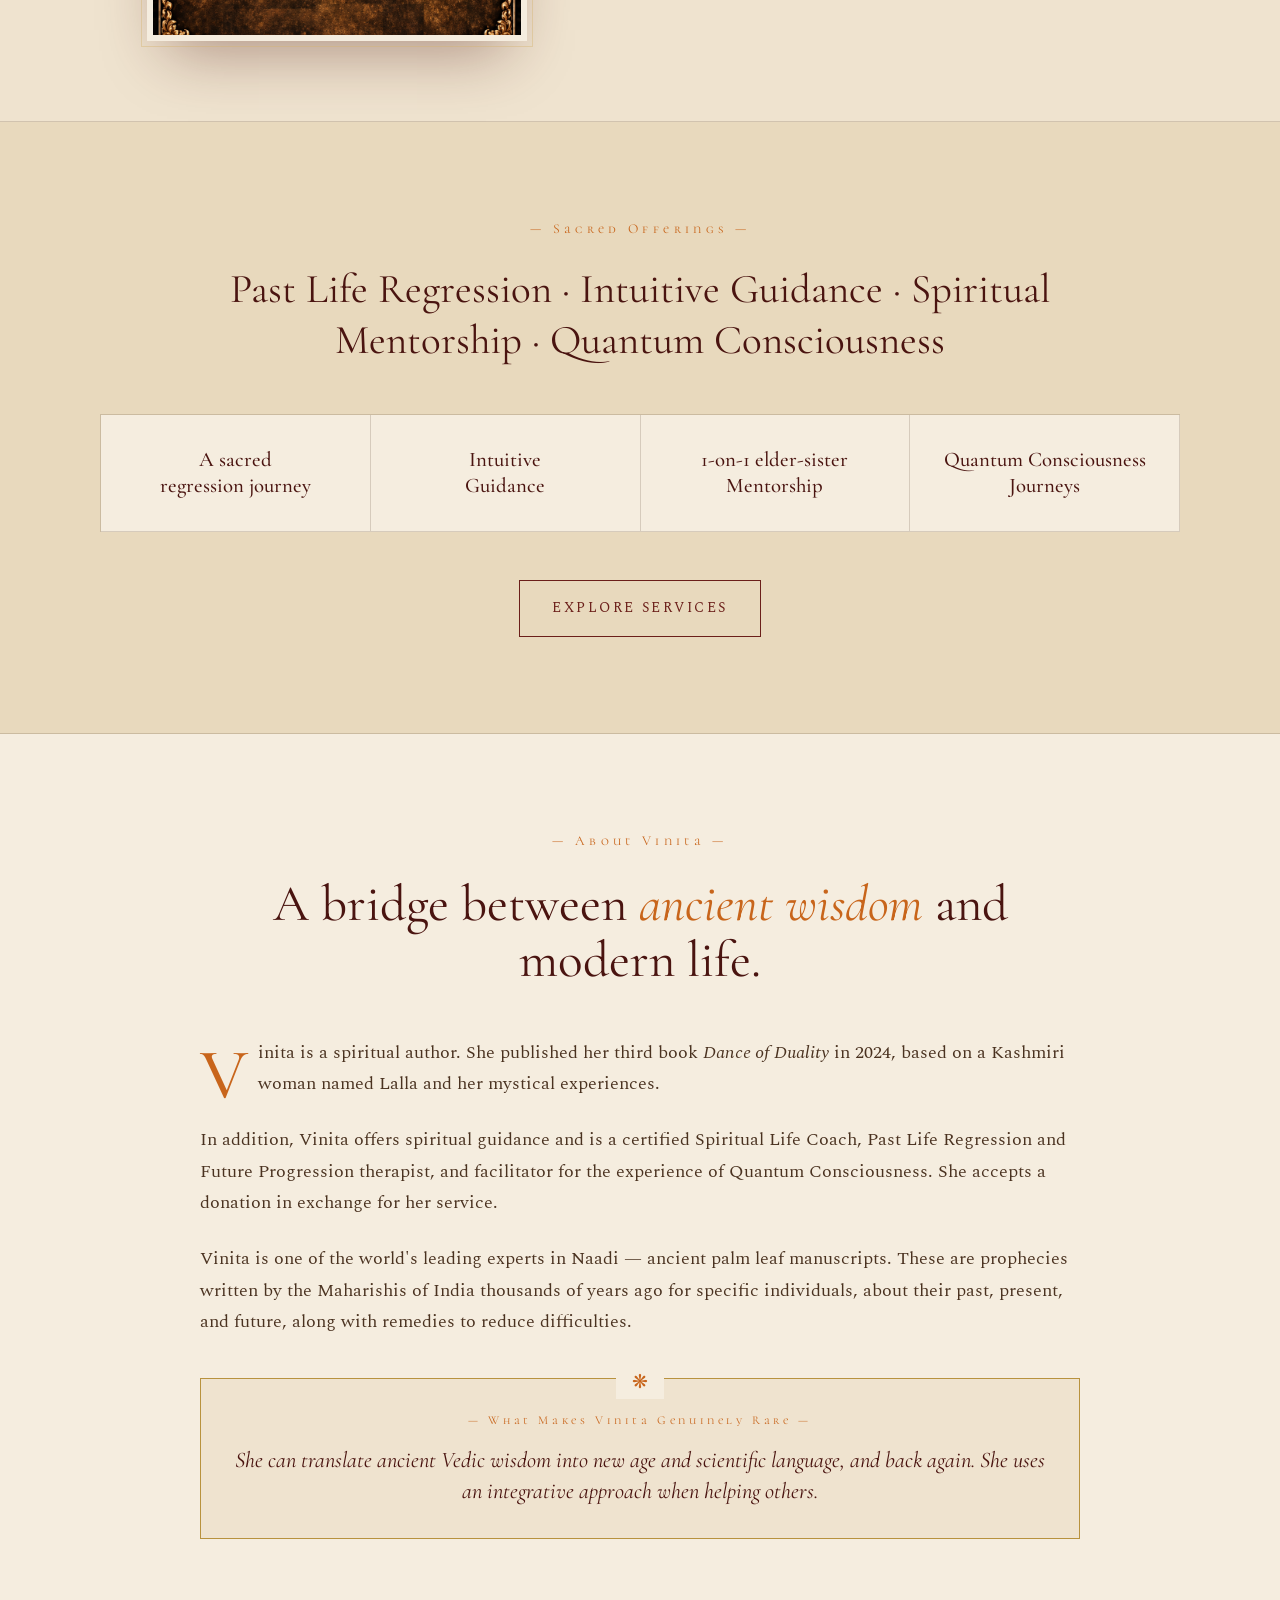
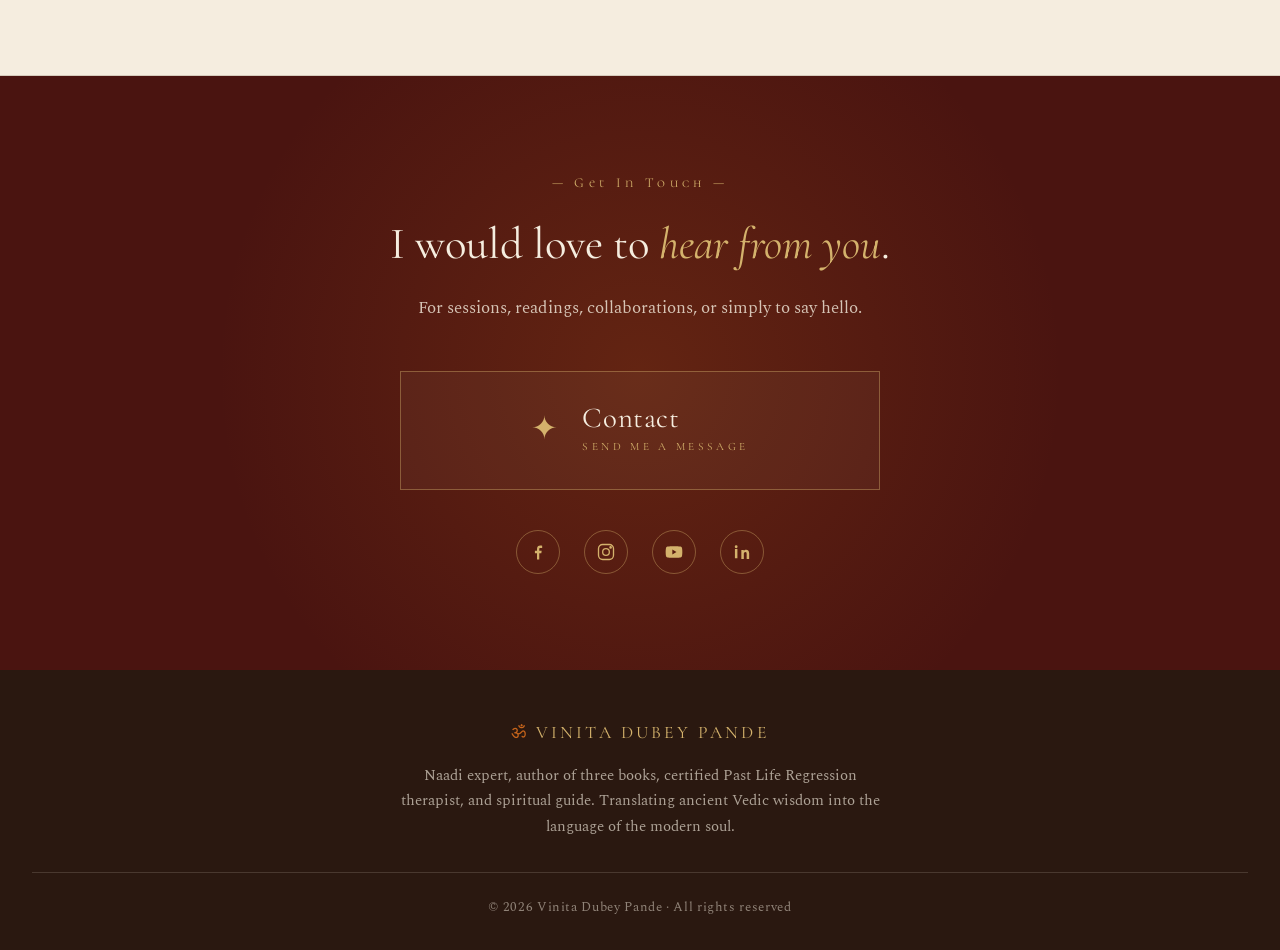
==== commit 67ec9f0f: "Update index.html" ====
--- a/index.html
+++ b/index.html
@@ -220,7 +220,7 @@
 <section class="rishis-launch">
   <div class="rishis-inner">
     <div class="rishis-book">
-      <img src="images/return-of-the-rishis.png" alt="Return of the Rishis — Book by Vinita Dubey Pande">
+      <img src="images/return-of-the-rishis.jpg" alt="Return of the Rishis — Book by Vinita Dubey Pande">
     </div>
     <div class="rishis-content">
       <div class="rishis-launch-tag">— Releasing June 18, 2026 —</div>
@@ -229,13 +229,13 @@
       <p class="rishis-subtitle">Naadi Astrology, World Predictions & Siddhas' Light Bodies</p>
       <p class="rishis-description"><em>A scientist's mind meets a five-thousand-year-old palm leaf — and nothing is the same again.</em></p>
 
-      <div class="preorder-notify" id="preorderNotify">
+  <!-- Remove pre-order form
+  <div class="preorder-notify" id="preorderNotify">
   <div class="preorder-notify-label"> Pre-order eBook Now · Paperback June 20 </div>
   <div class="preorder-notify-date">
     <em>Pre-orders are open! Be the first to get it.</em>
   </div>
 
-<!-- Remove pre-order form
   <form class="preorder-form"
         action="https://formspree.io/f/xqenjkyd"
         method="POST"
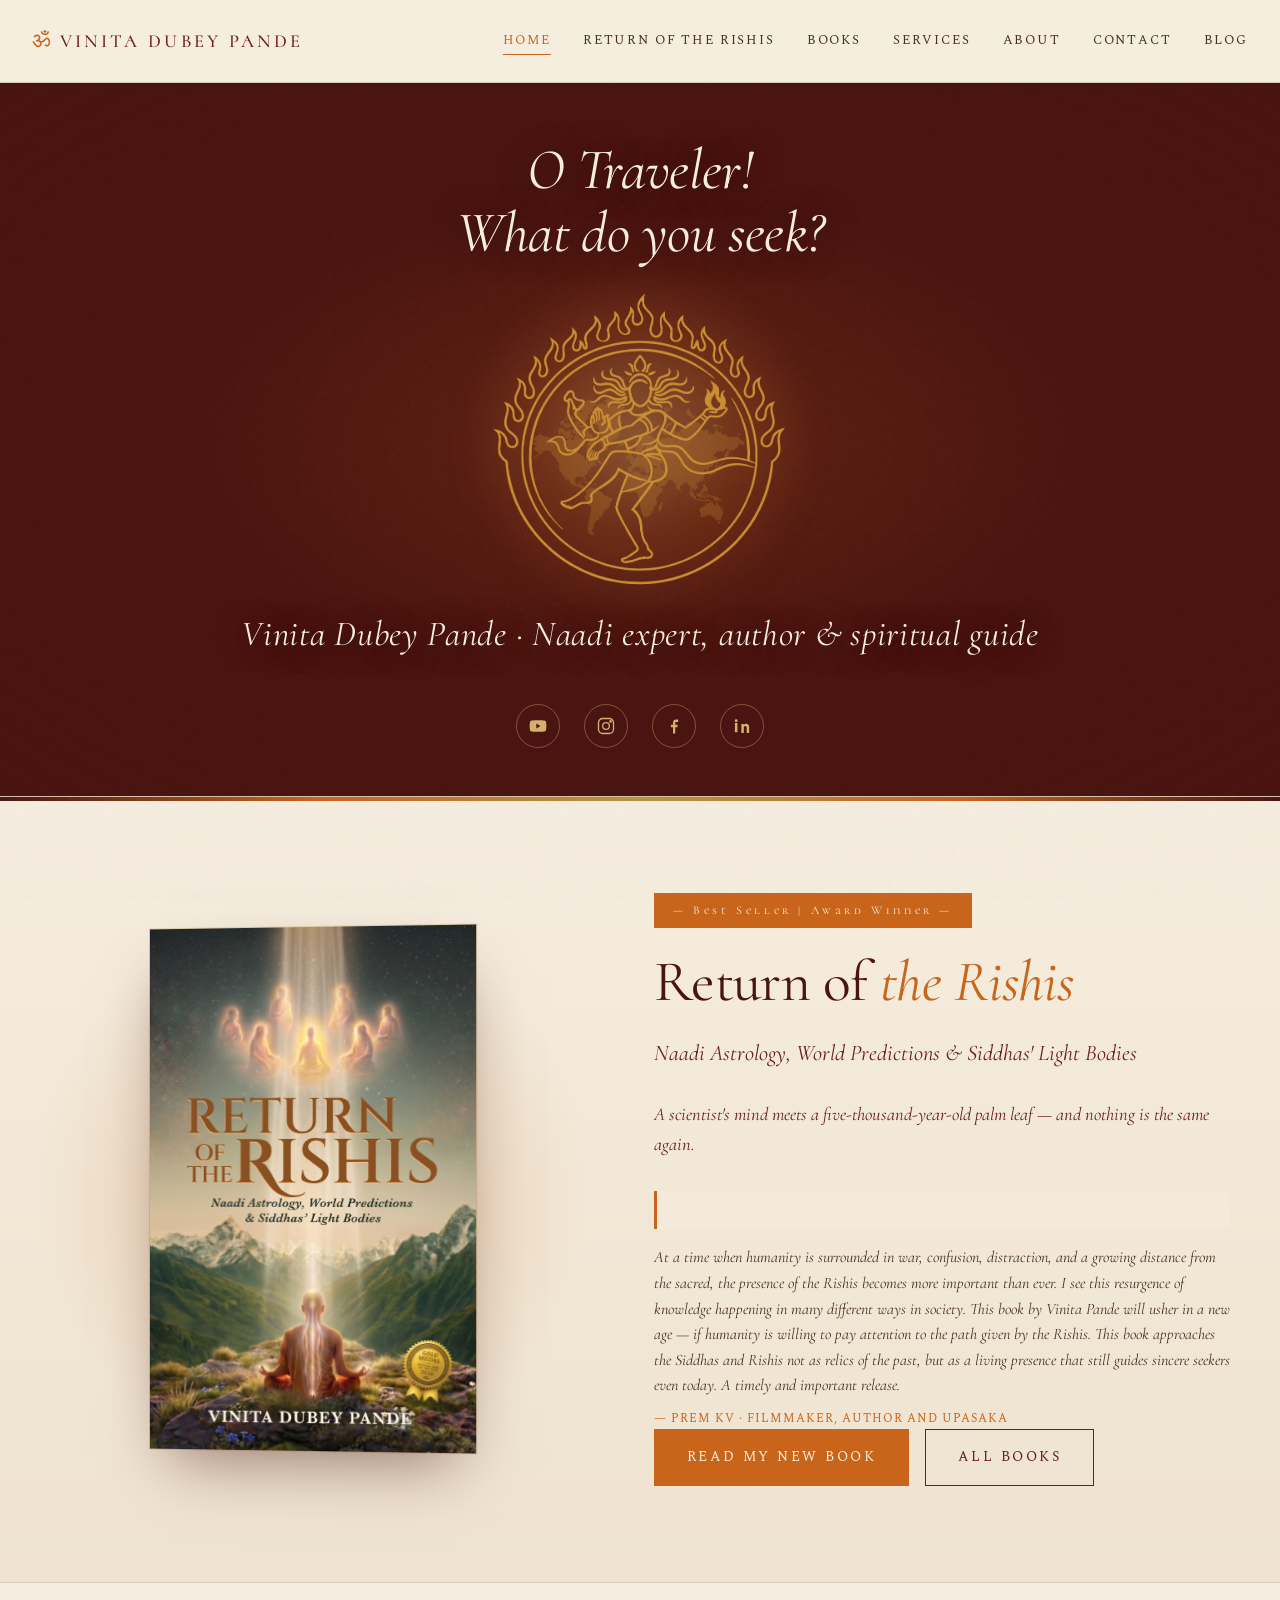
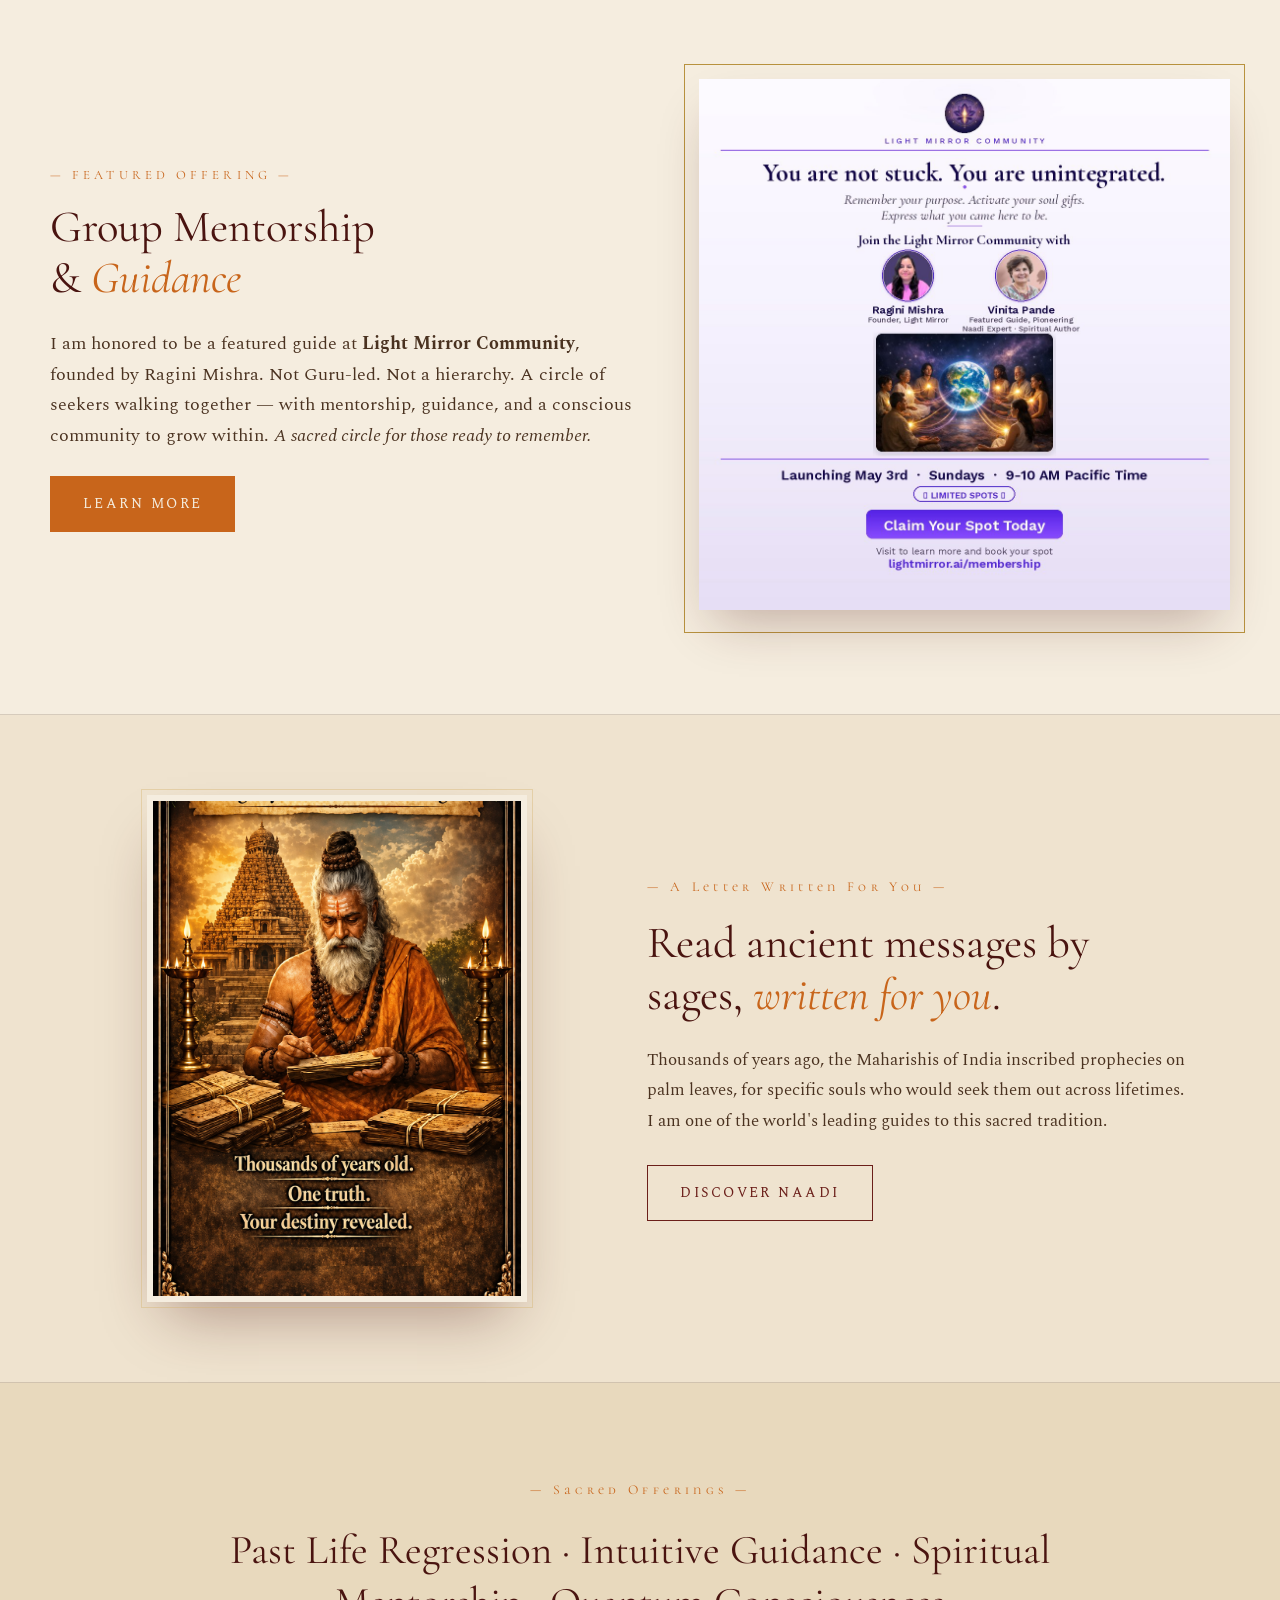
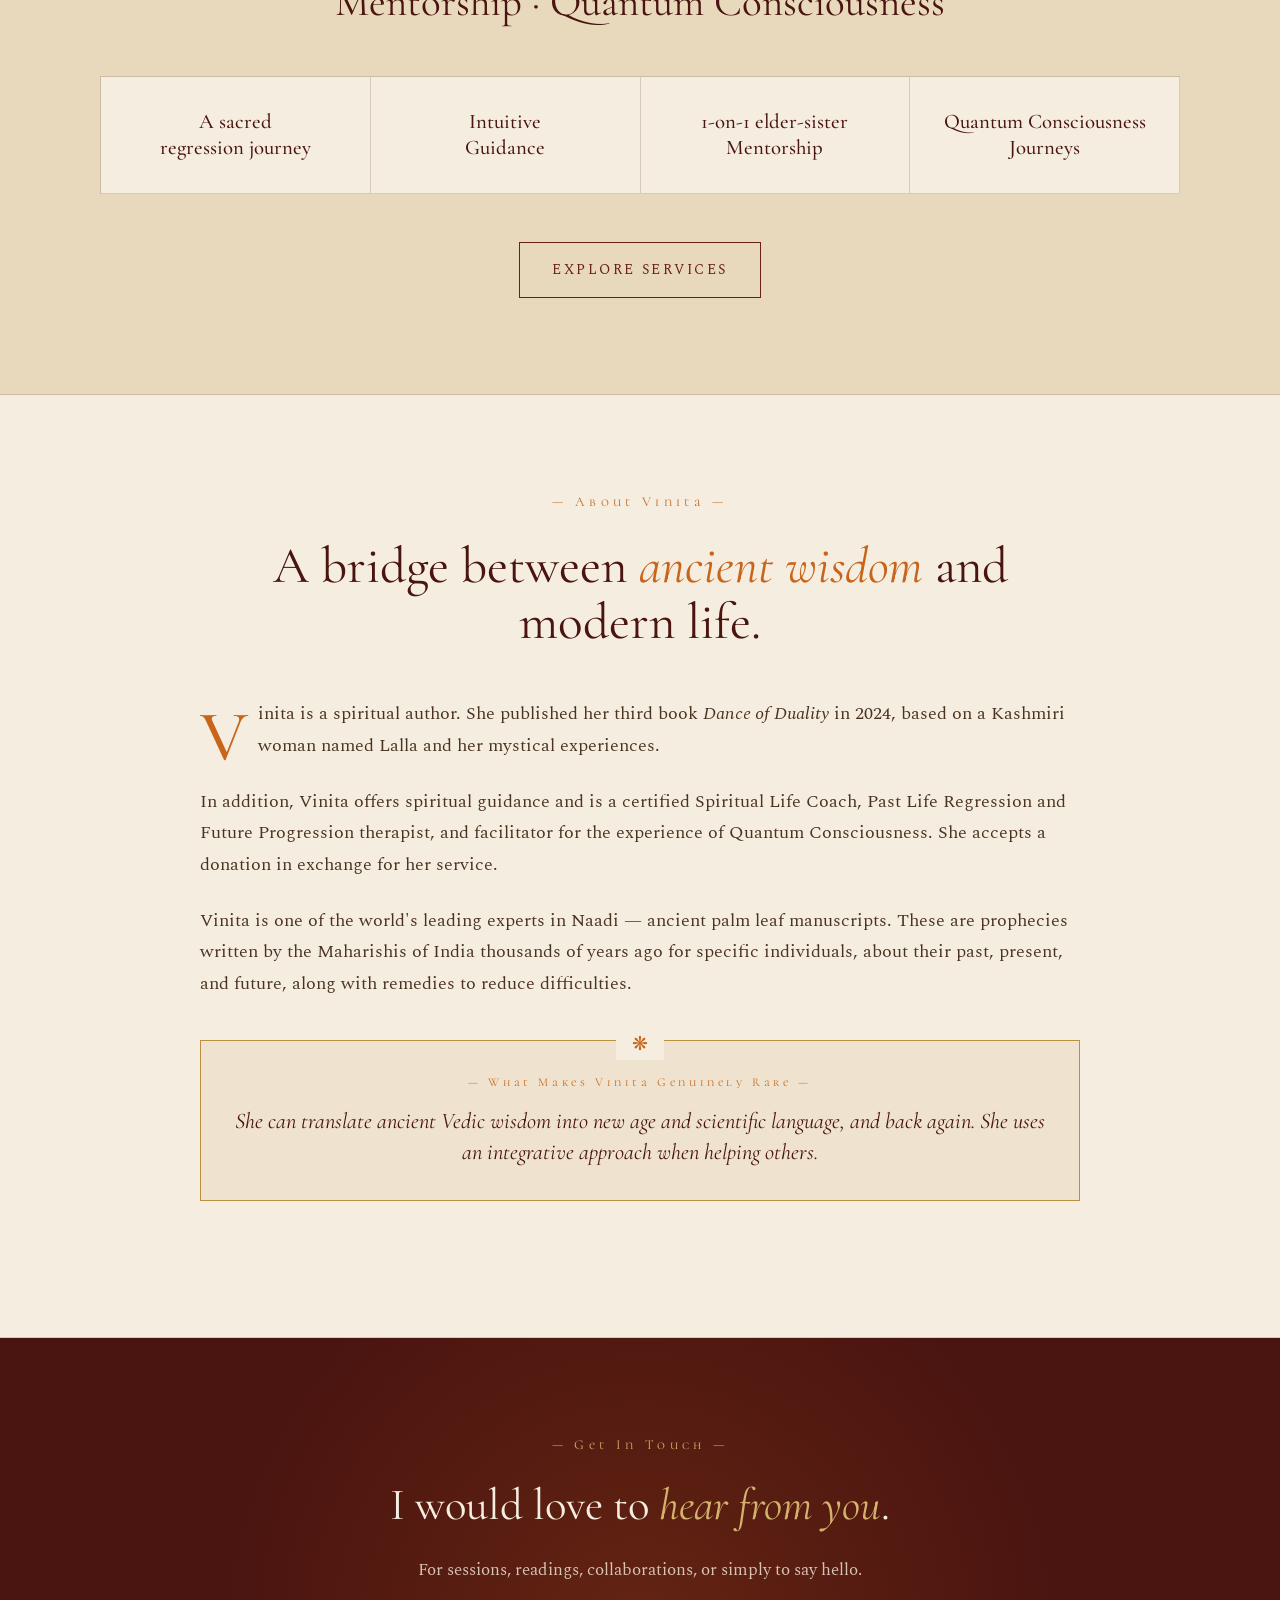
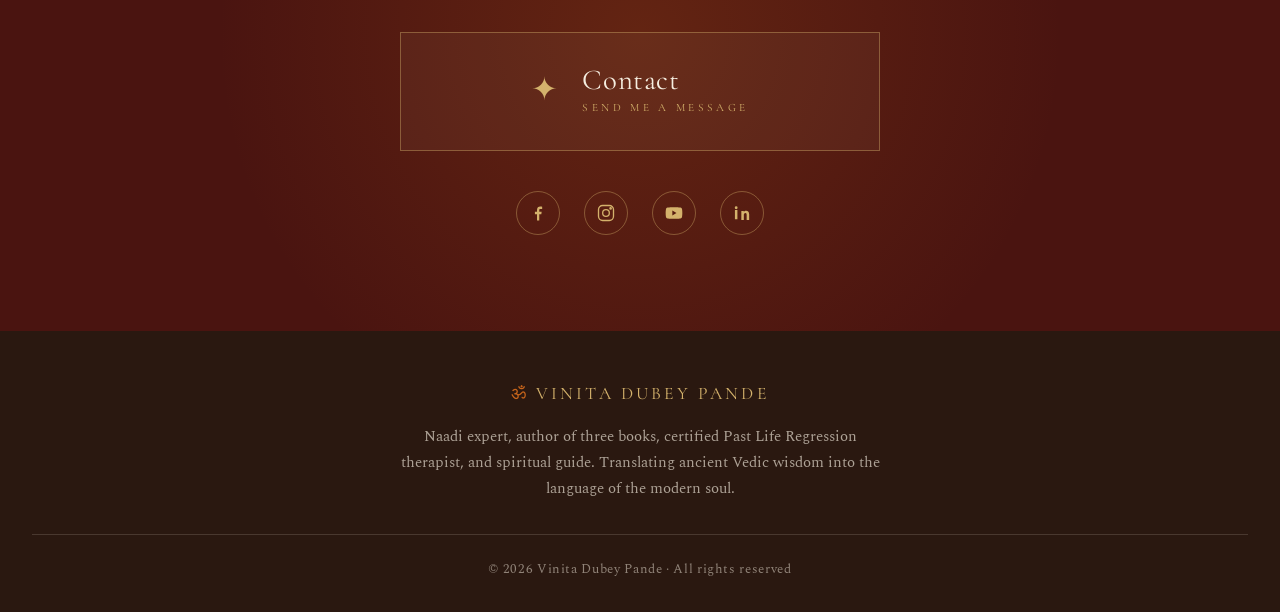
==== commit 6284c904: "Update index.html" ====
--- a/index.html
+++ b/index.html
@@ -223,12 +223,24 @@
       <img src="images/return-of-the-rishis.jpg" alt="Return of the Rishis — Book by Vinita Dubey Pande">
     </div>
     <div class="rishis-content">
-      <div class="rishis-launch-tag">— Releasing June 18, 2026 —</div>
-      <div class="rishis-eyebrow">— New Book —</div>
+      <div class="rishis-launch-tag">— Best Seller | Award Winner —</div>
+  <!--     <div class="rishis-eyebrow">— New Book on Sale! —</div> -->
       <h2 class="rishis-title">Return of <em>the Rishis</em></h2>
       <p class="rishis-subtitle">Naadi Astrology, World Predictions & Siddhas' Light Bodies</p>
       <p class="rishis-description"><em>A scientist's mind meets a five-thousand-year-old palm leaf — and nothing is the same again.</em></p>
 
+      <p class="rishis-endorsements">
+        <p class="rishis-endorsement">
+          <p class="rishis-endorsement-text">At a time when humanity is surrounded in war, confusion, distraction, and a growing distance from the sacred, the presence of the Rishis becomes more important than ever. I see this resurgence of knowledge happening in many different ways in society. This book by Vinita Pande will usher in a new age — if humanity is willing to pay attention to the path given by the Rishis. This book approaches the Siddhas and Rishis not as relics of the past, but as a living presence that still guides sincere seekers even today. A timely and important release.</p>
+          <p class="rishis-endorsement-attr">— Prem KV · Filmmaker, author and Upasaka</p>
+        </p>
+      </p>
+
+      <div class="rishis-buttons">
+        <a href="return-of-the-rishis.html" class="btn btn-primary">Read My New Book</a>
+        <a href="books.html" class="btn">All Books</a>
+      </div>
+      
   <!-- Remove pre-order form
   <div class="preorder-notify" id="preorderNotify">
   <div class="preorder-notify-label"> Pre-order eBook Now · Paperback June 20 </div>
@@ -266,20 +278,8 @@
   <div class="preorder-error">
     Something went wrong — please try again, or write to me directly.
   </div>
-remove pre-order form -->
  </div>
-
-      <div class="rishis-endorsements">
-        <div class="rishis-endorsement">
-          <p class="rishis-endorsement-text">At a time when humanity is surrounded in war, confusion, distraction, and a growing distance from the sacred, the presence of the Rishis becomes more important than ever. I see this resurgence of knowledge happening in many different ways in society. This book by Vinita Pande will usher in a new age — if humanity is willing to pay attention to the path given by the Rishis. This book approaches the Siddhas and Rishis not as relics of the past, but as a living presence that still guides sincere seekers even today. A timely and important release.</p>
-          <p class="rishis-endorsement-attr">— Prem KV · Filmmaker, author and Upasaka</p>
-        </div>
-      </div>
-
-      <div class="rishis-buttons">
-        <a href="return-of-the-rishis.html" class="btn btn-primary">Read My New Book</a>
-        <a href="books.html" class="btn">All Books</a>
-      </div>
+ remove pre-order form -->
     </div>
   </div>
 </section>
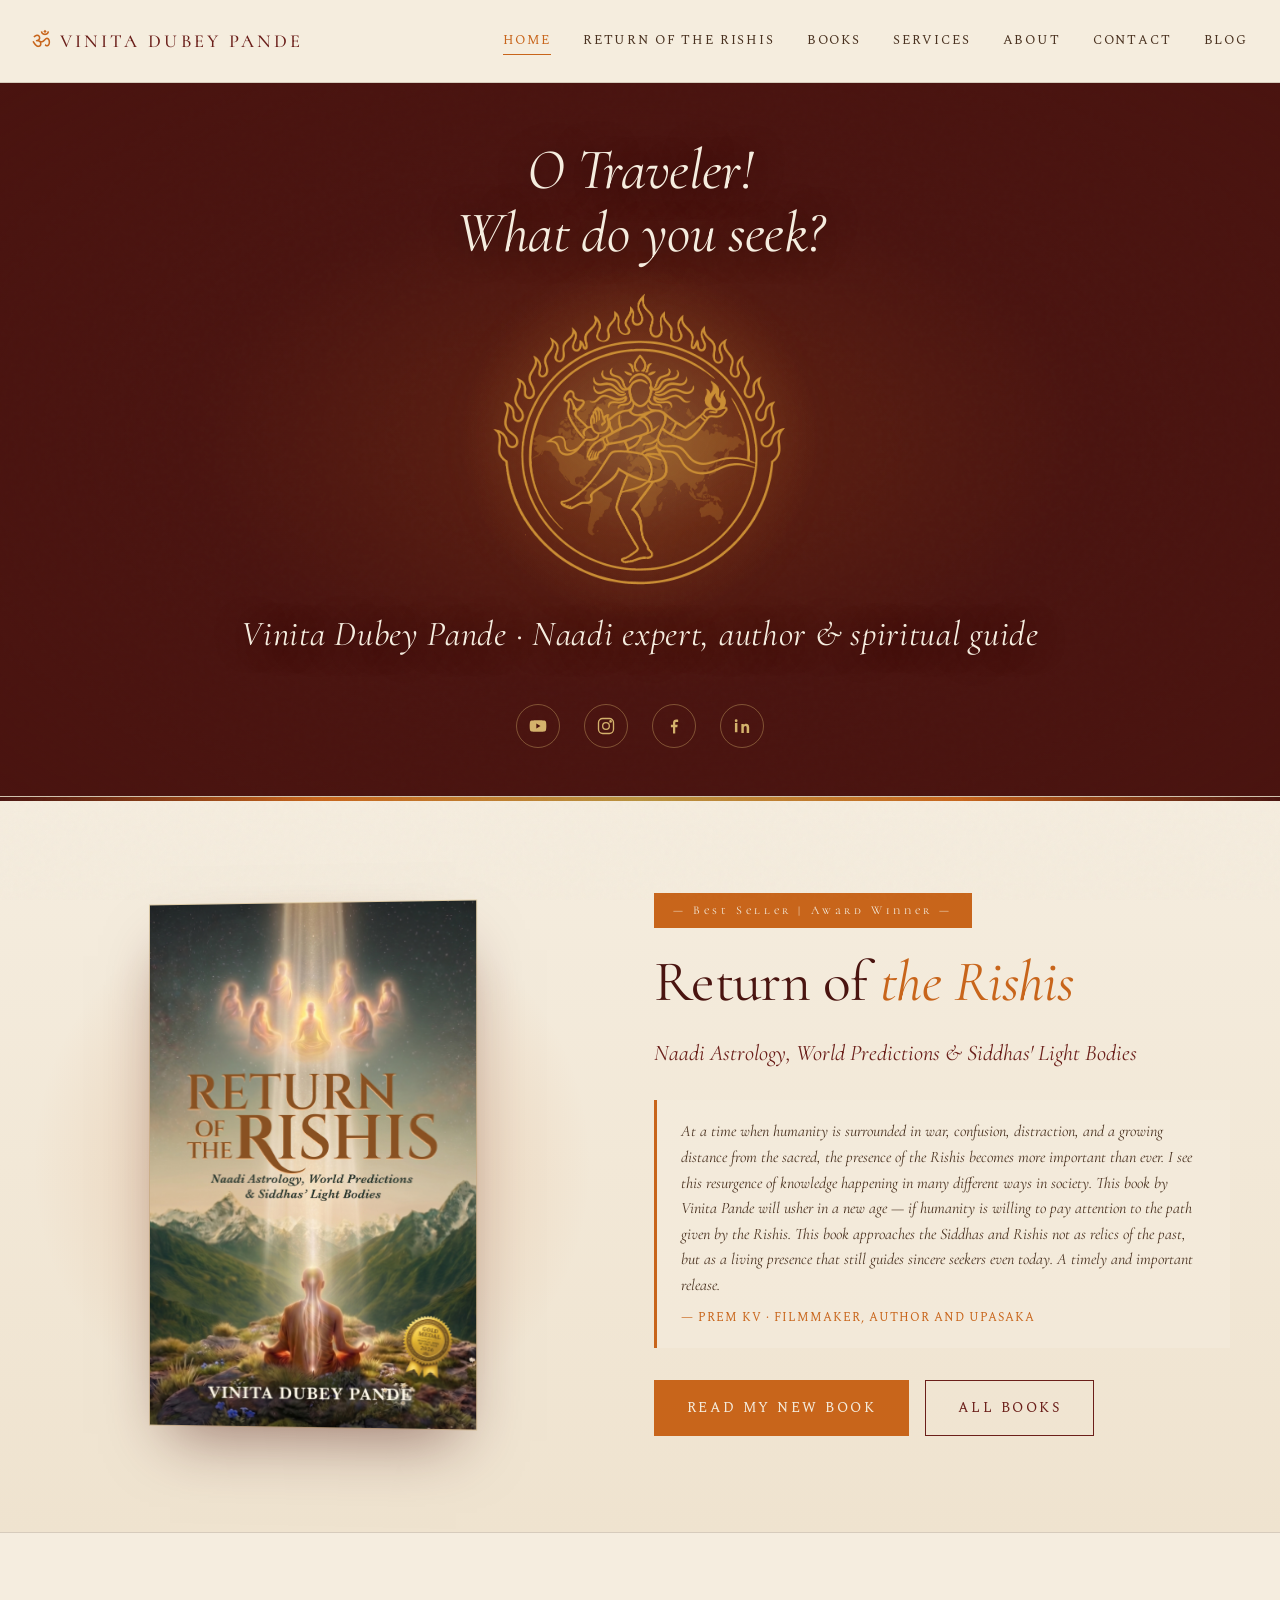
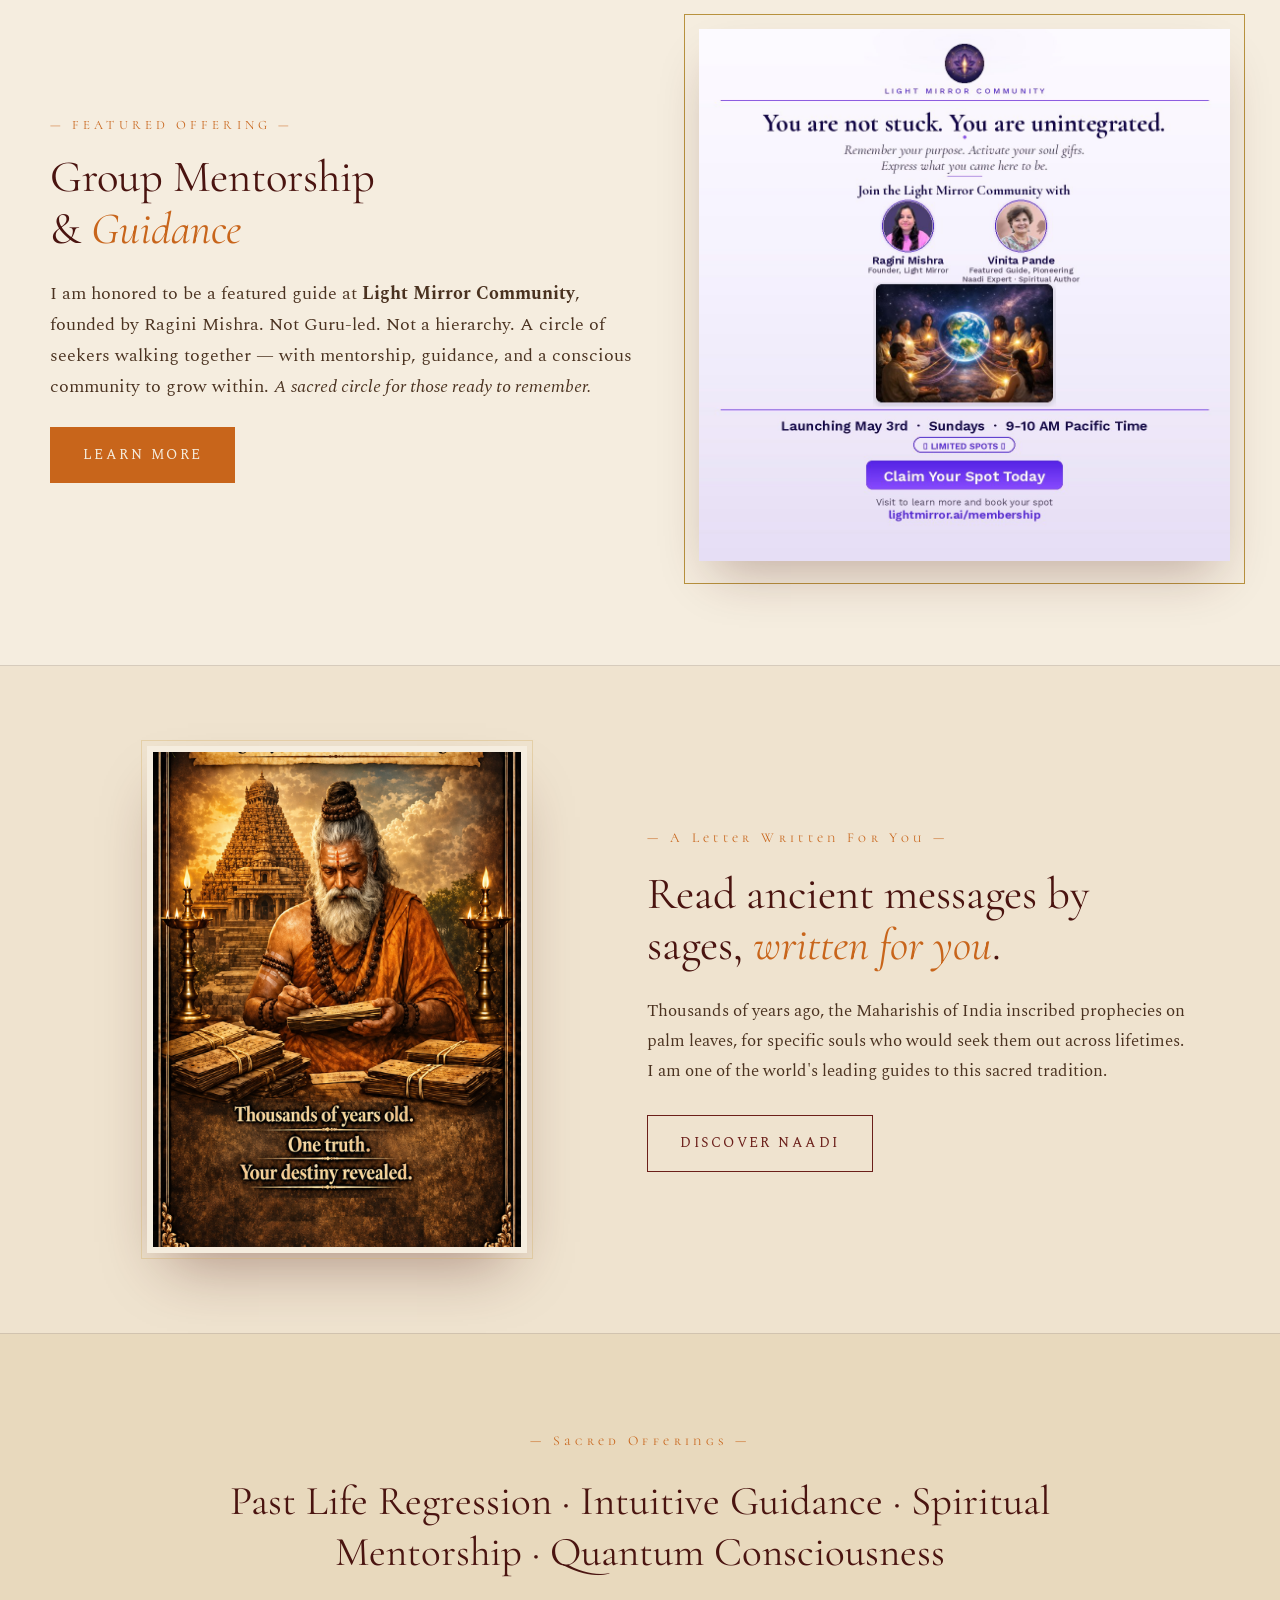
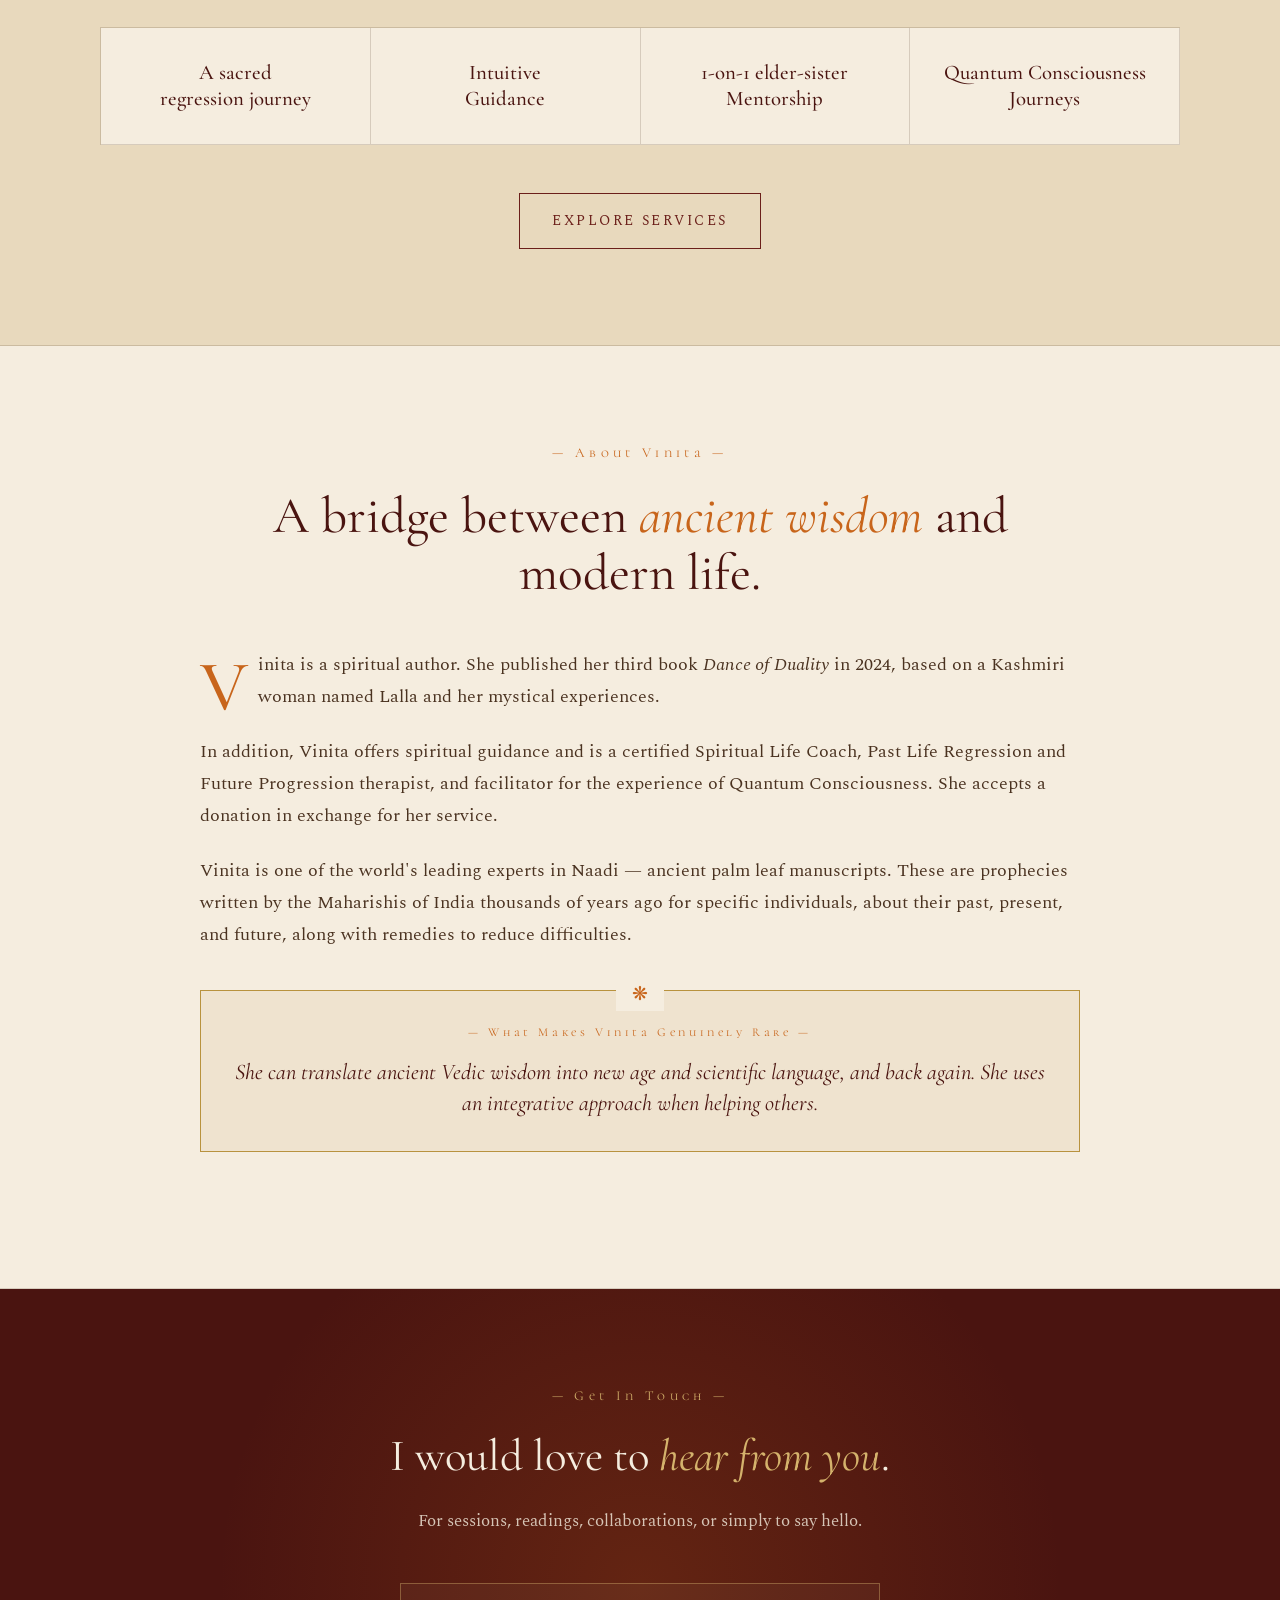
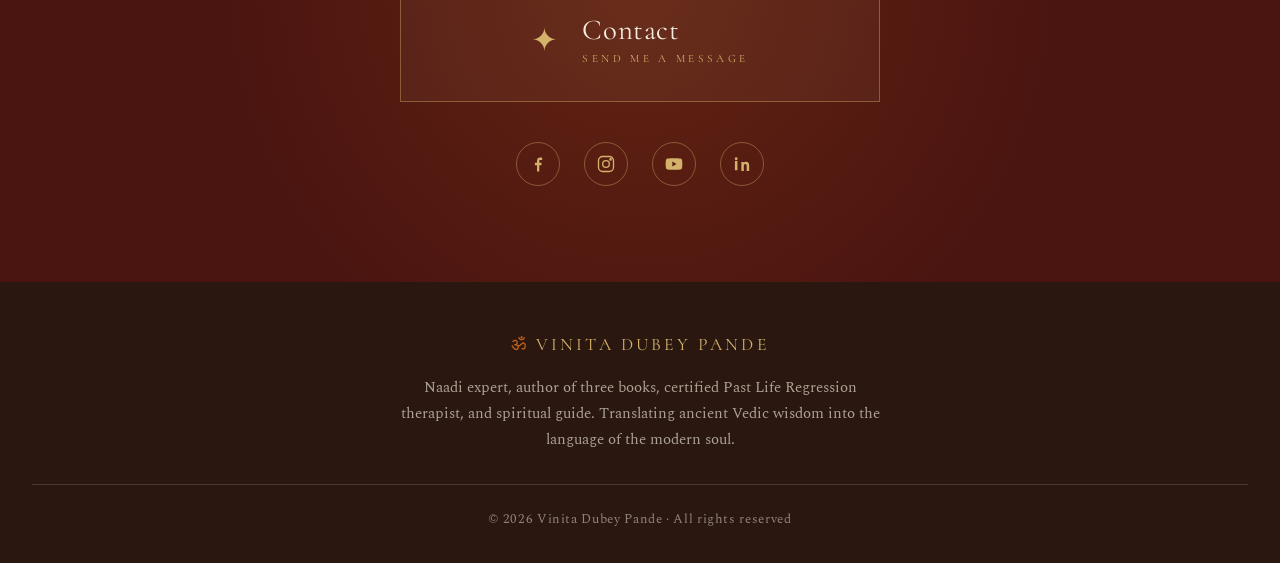
==== commit 3c3725e3: "Update index.html" ====
--- a/index.html
+++ b/index.html
@@ -227,14 +227,14 @@
   <!--     <div class="rishis-eyebrow">— New Book on Sale! —</div> -->
       <h2 class="rishis-title">Return of <em>the Rishis</em></h2>
       <p class="rishis-subtitle">Naadi Astrology, World Predictions & Siddhas' Light Bodies</p>
-      <p class="rishis-description"><em>A scientist's mind meets a five-thousand-year-old palm leaf — and nothing is the same again.</em></p>
-
-      <p class="rishis-endorsements">
-        <p class="rishis-endorsement">
+  <!--        <p class="rishis-description"><em>A scientist's mind meets a five-thousand-year-old palm leaf — and nothing is the same again.</em></p> -->
+
+      <div class="rishis-endorsements">
+        <div class="rishis-endorsement">
           <p class="rishis-endorsement-text">At a time when humanity is surrounded in war, confusion, distraction, and a growing distance from the sacred, the presence of the Rishis becomes more important than ever. I see this resurgence of knowledge happening in many different ways in society. This book by Vinita Pande will usher in a new age — if humanity is willing to pay attention to the path given by the Rishis. This book approaches the Siddhas and Rishis not as relics of the past, but as a living presence that still guides sincere seekers even today. A timely and important release.</p>
           <p class="rishis-endorsement-attr">— Prem KV · Filmmaker, author and Upasaka</p>
-        </p>
-      </p>
+        </div>
+      </div>
 
       <div class="rishis-buttons">
         <a href="return-of-the-rishis.html" class="btn btn-primary">Read My New Book</a>
